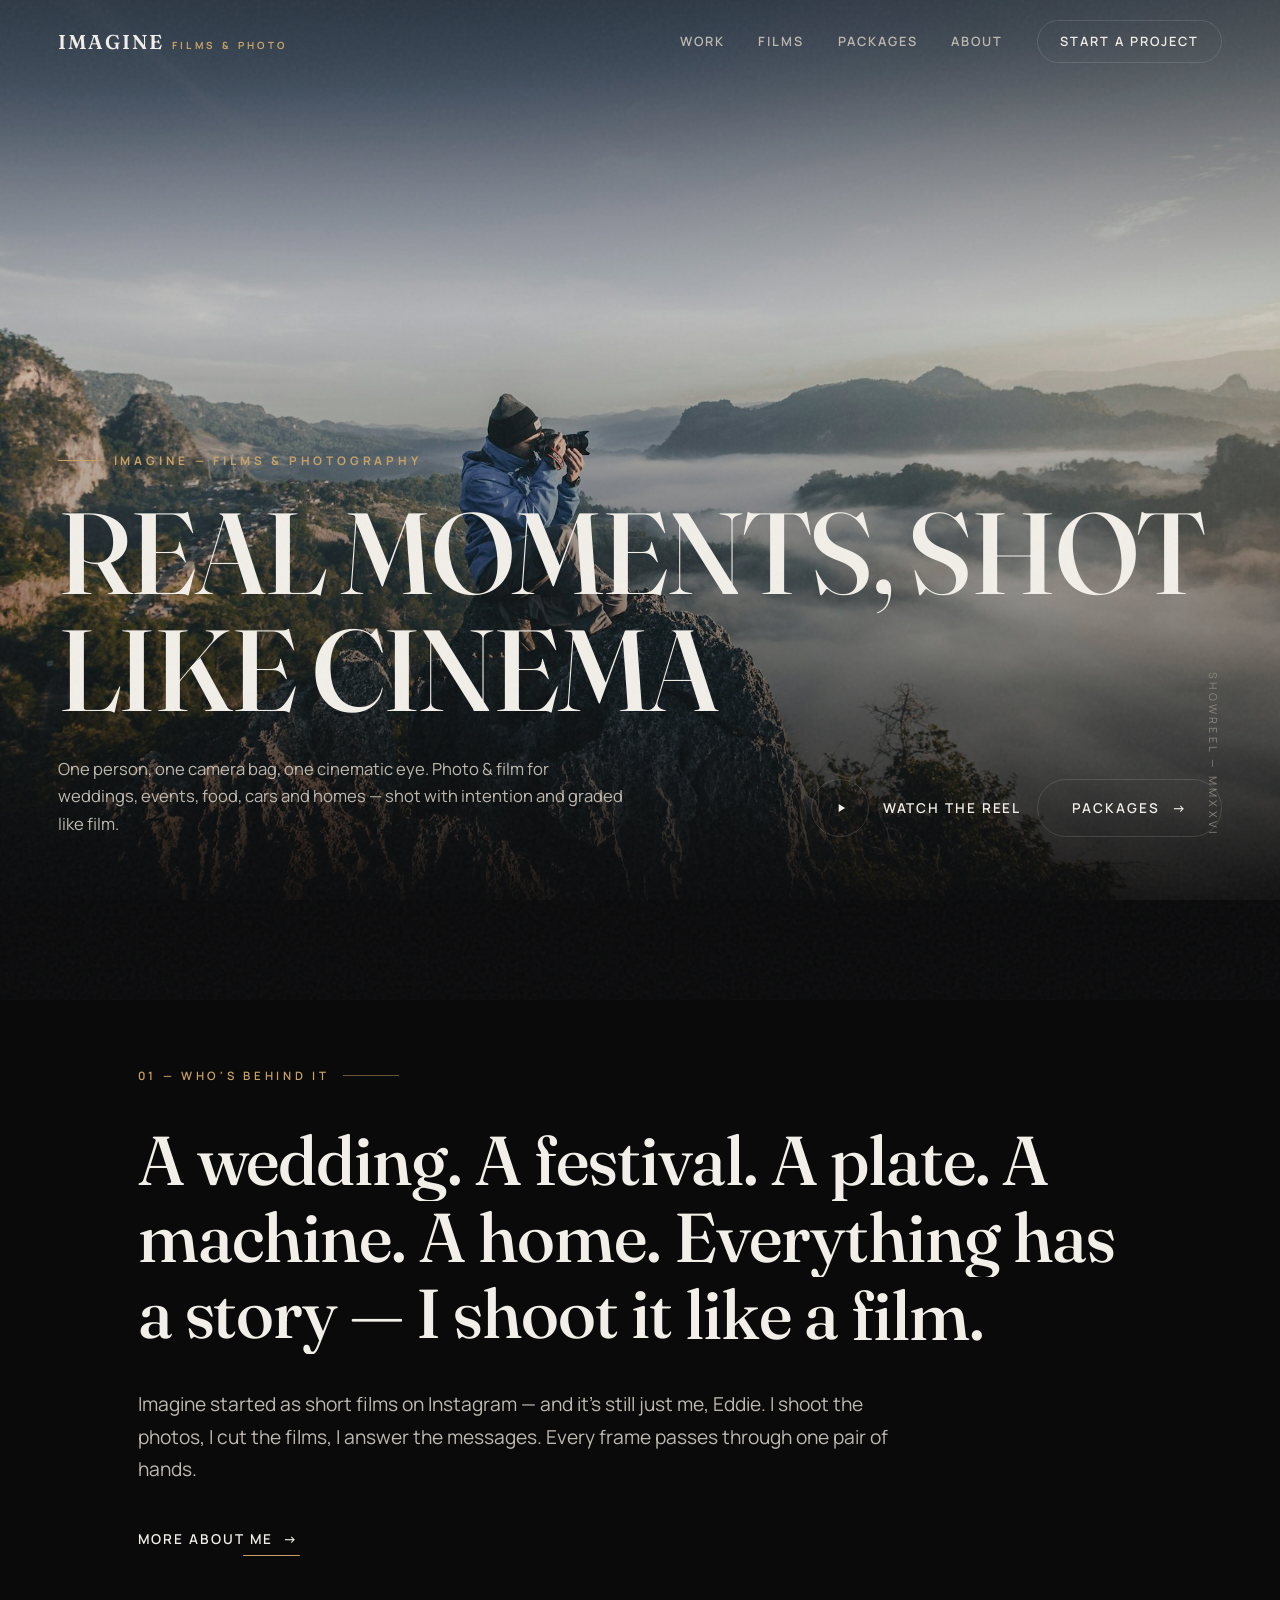
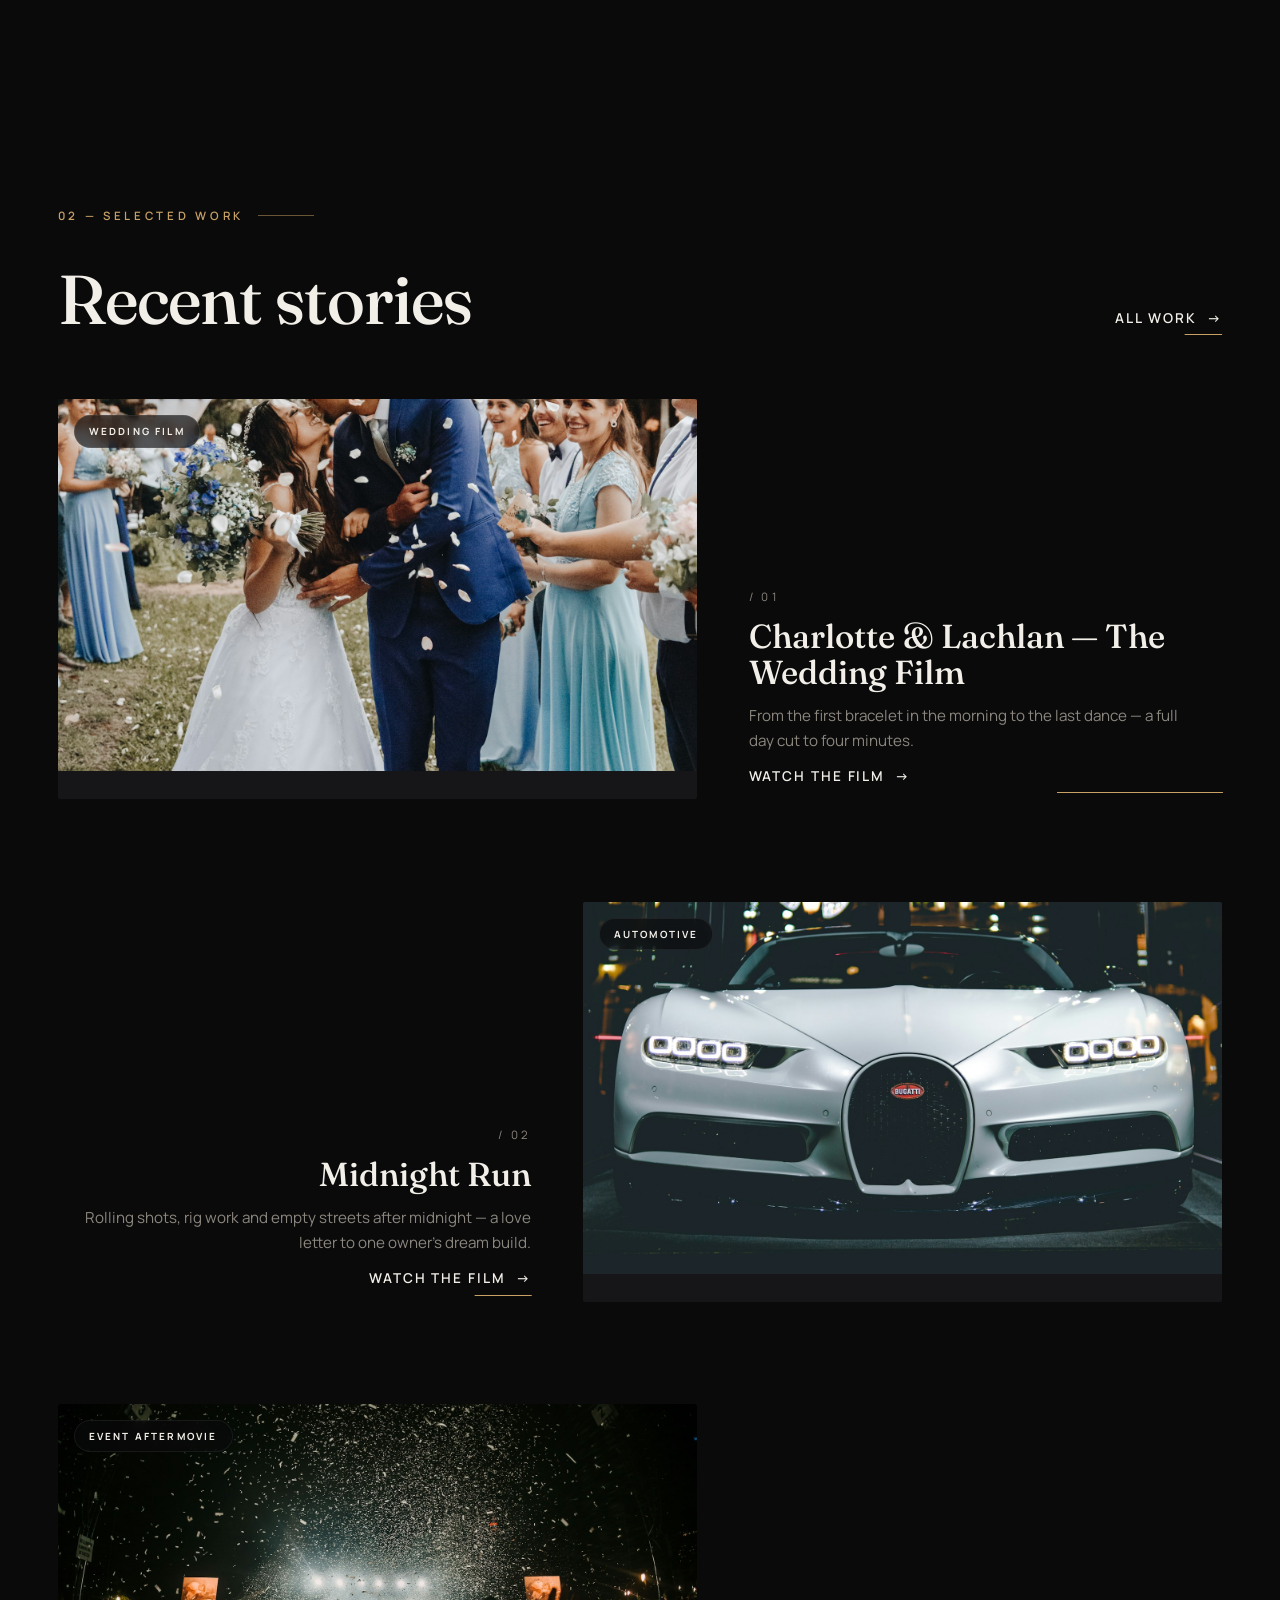
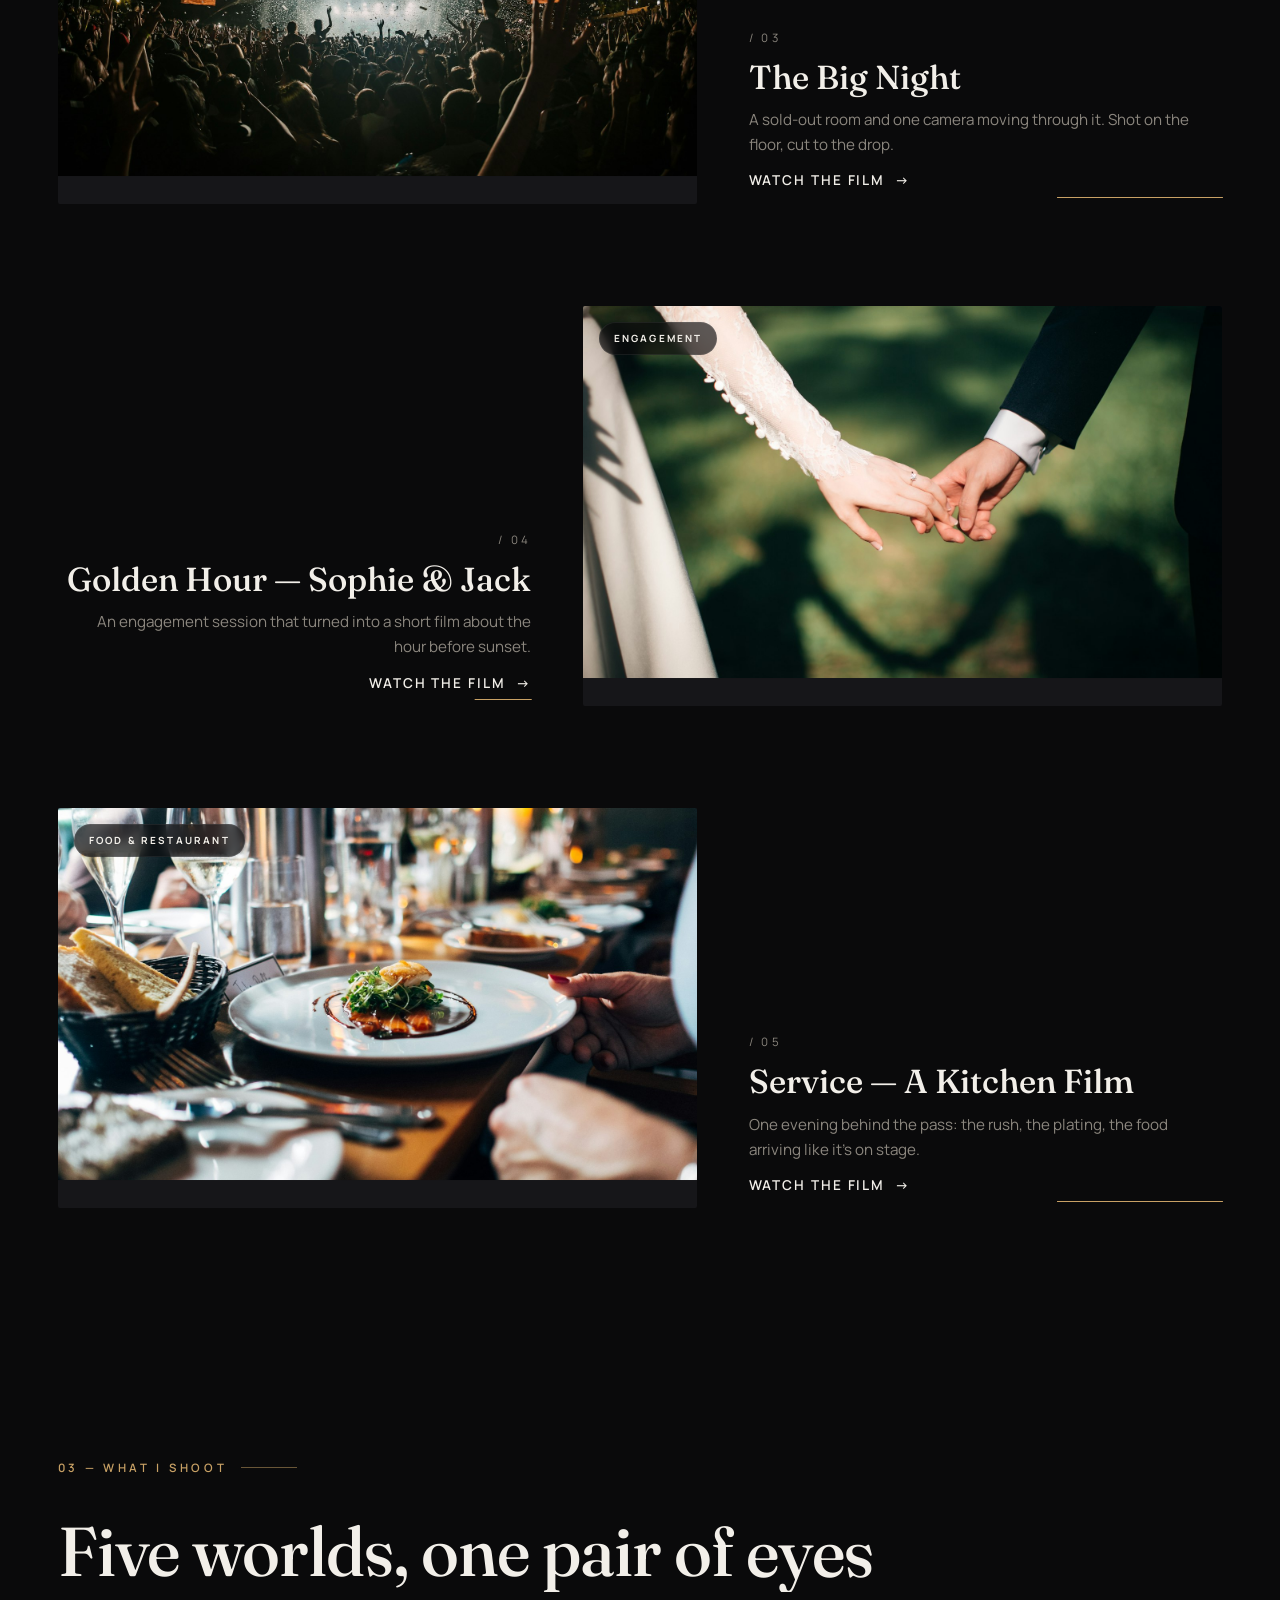
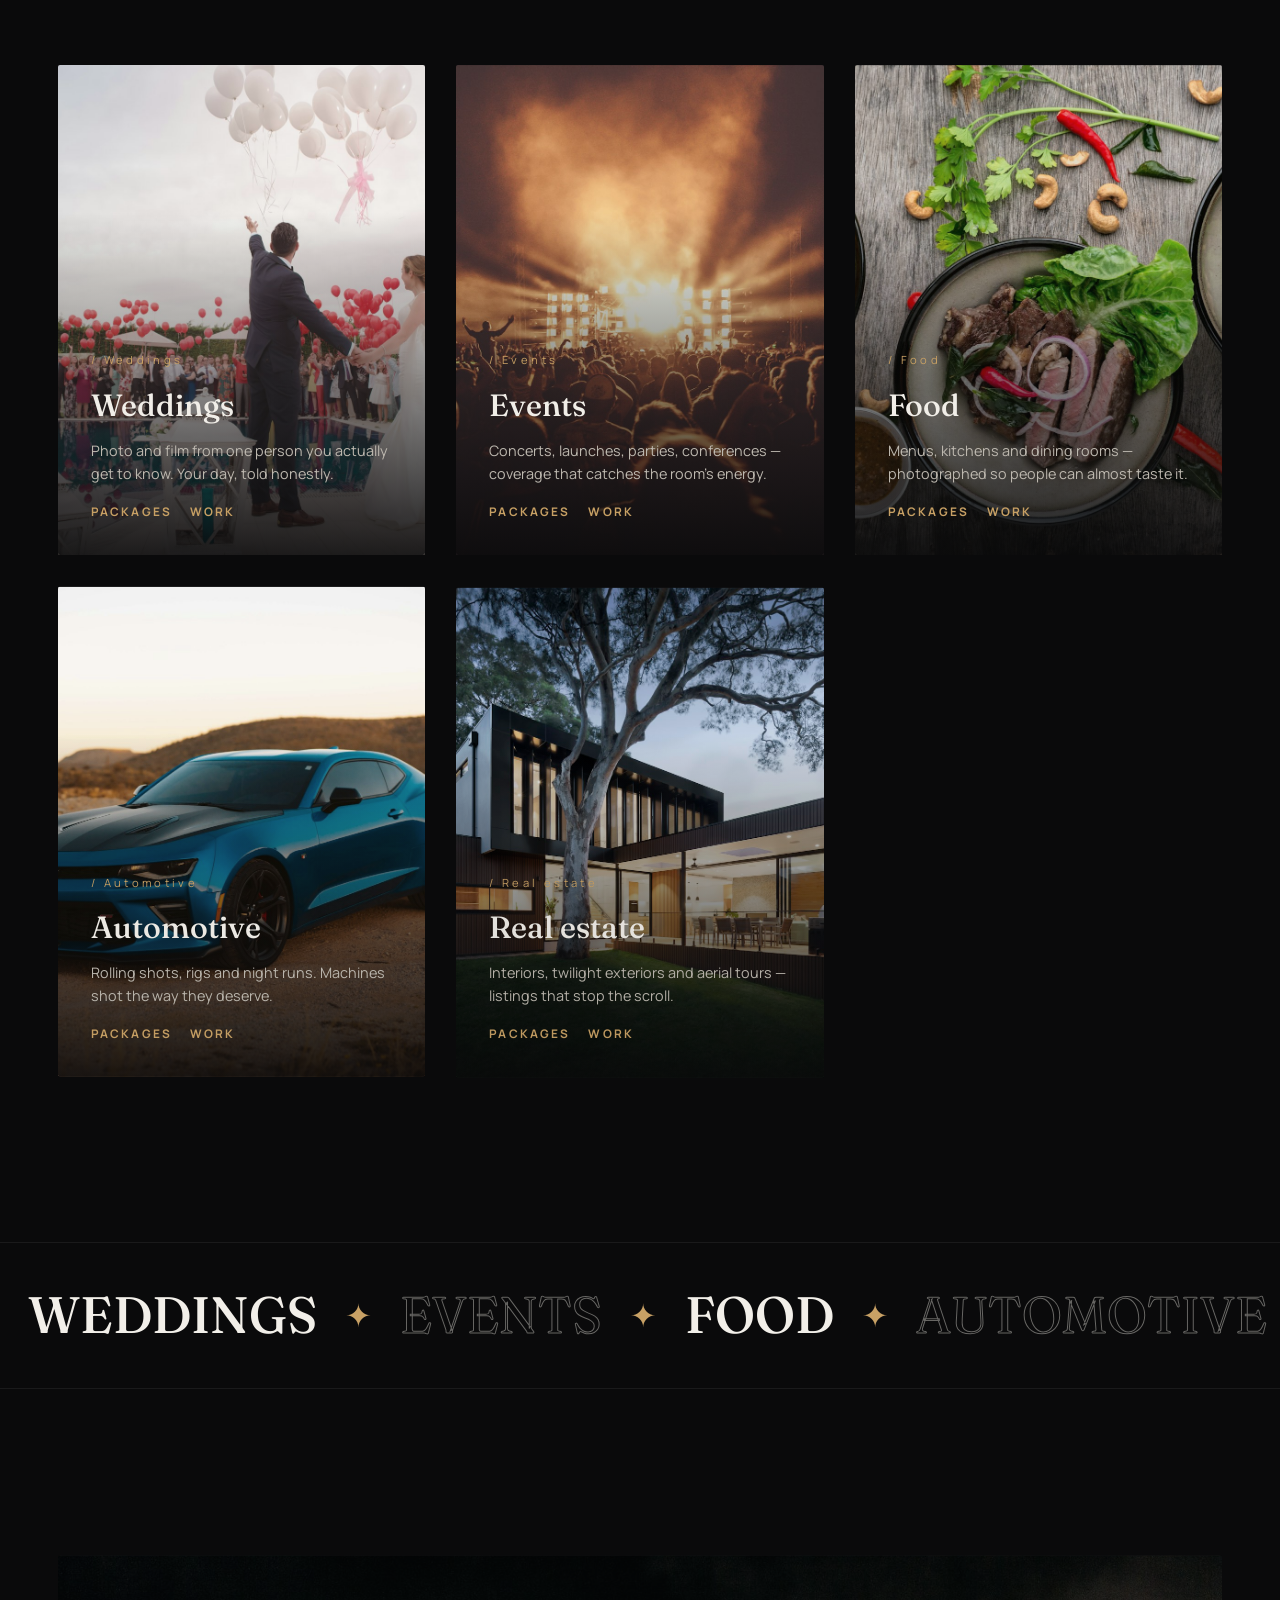
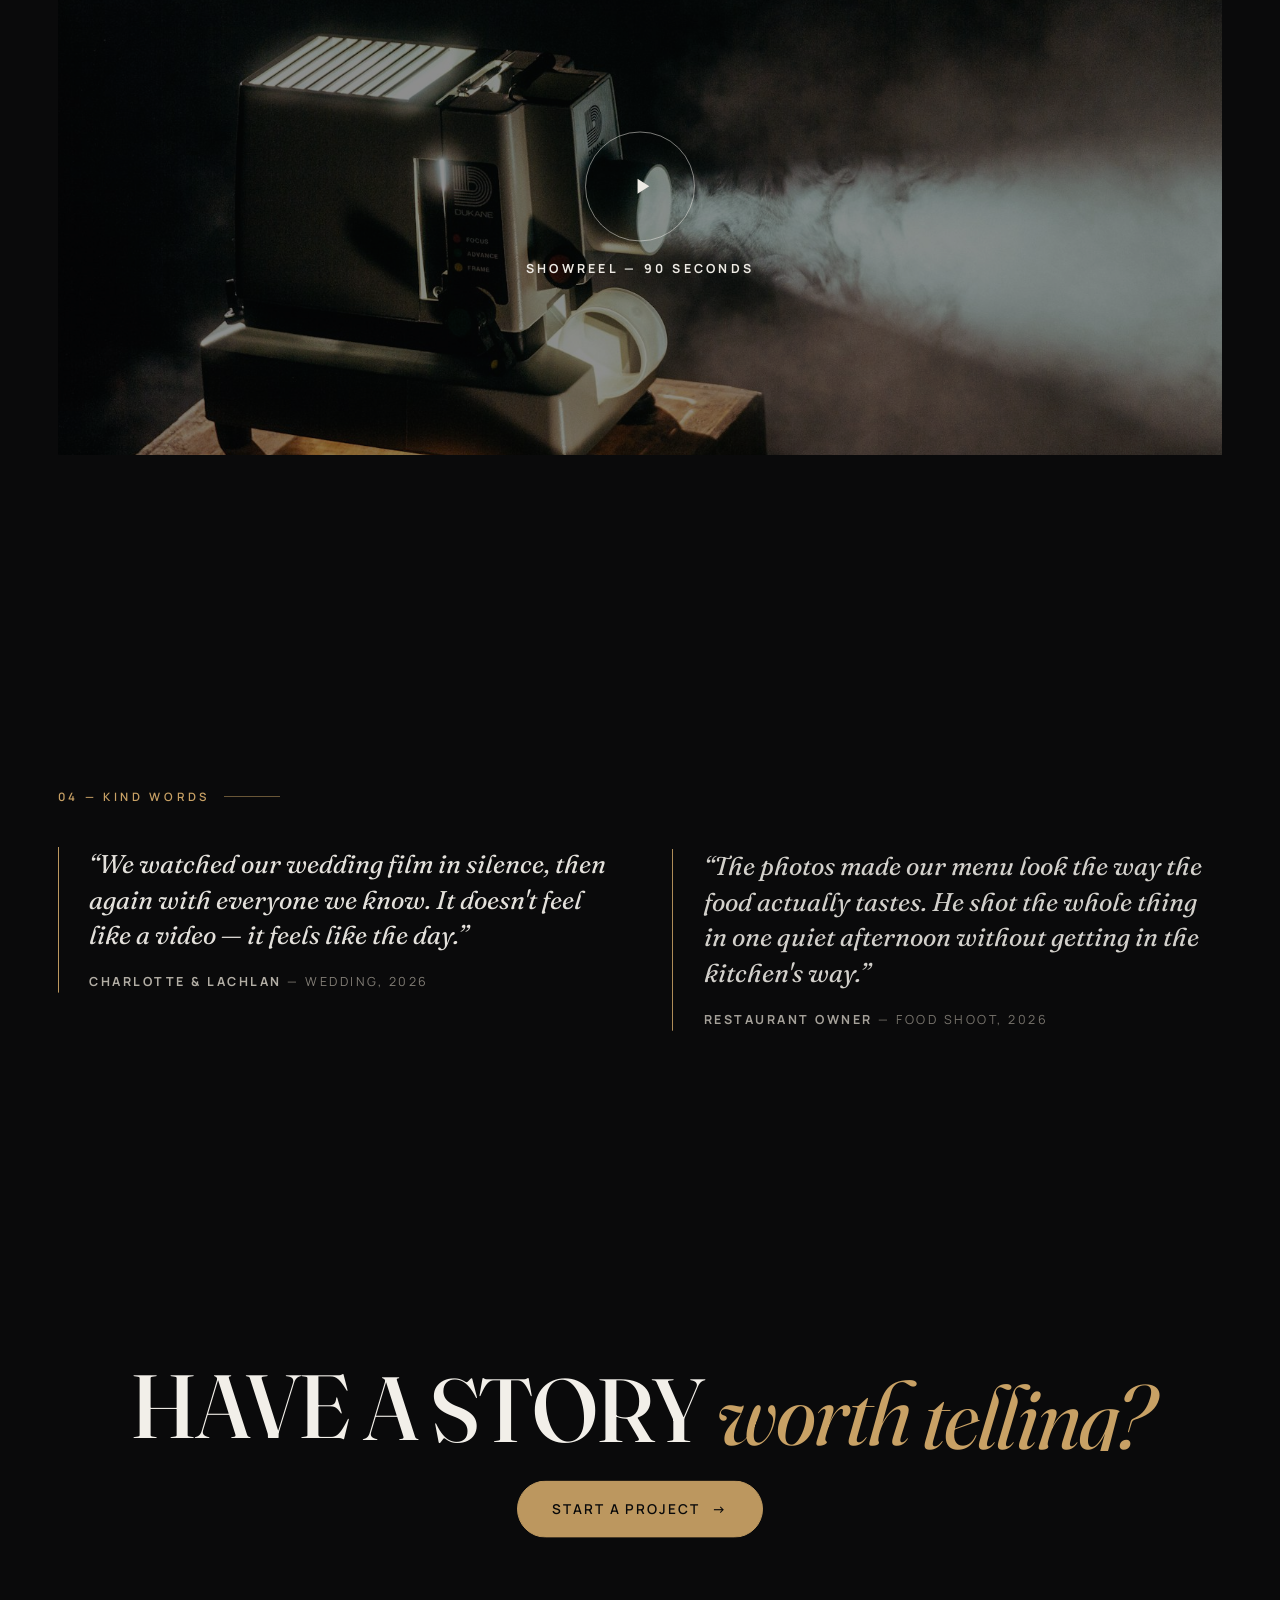
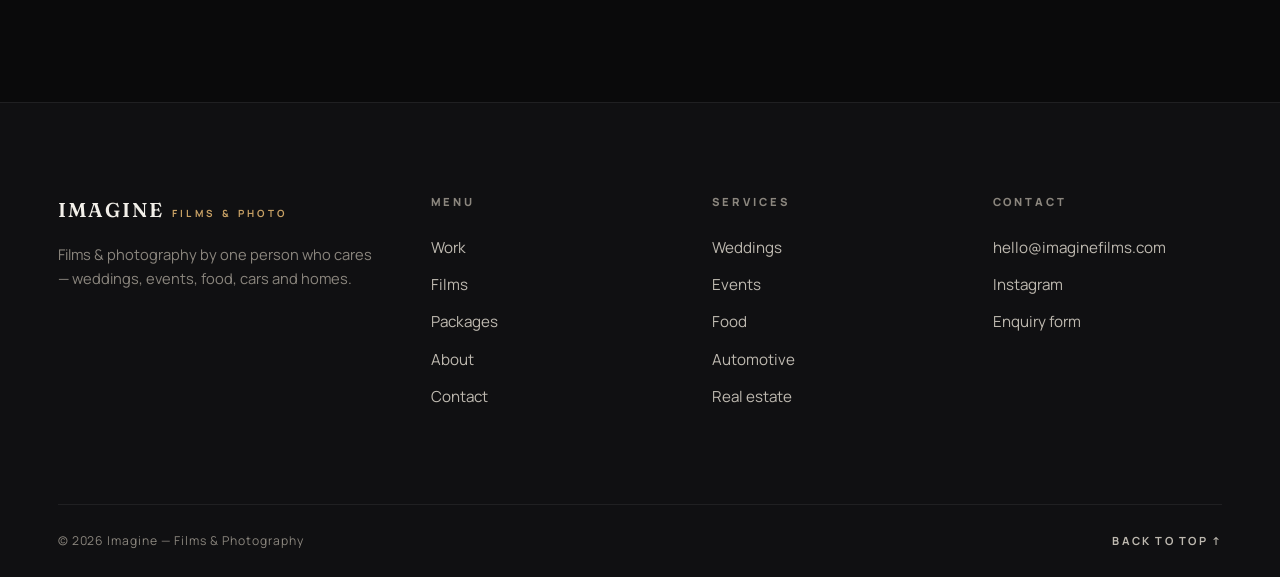
==== index.html @ 181c7258 "Honest one-person rework: solo voice, events + food, no prices - Rewrote every page in Eddie's first" ====
<!DOCTYPE html>
<html lang="en">
<head>
  <meta charset="utf-8">
  <meta name="viewport" content="width=device-width, initial-scale=1">
  <title>Imagine — Films &amp; Photography</title>
  <meta name="description" content="Imagine is one person shooting photo & film — weddings, events, food, cars and homes. Real moments, shot like cinema.">
  <meta property="og:title" content="Imagine — Films & Photography">
  <meta property="og:description" content="Films & photography by one person who cares — weddings, events, food, cars and homes.">
  <meta property="og:image" content="assets/img/hero-poster.jpg">
  <link rel="icon" href="assets/img/favicon.svg" type="image/svg+xml">
  <link rel="preconnect" href="https://fonts.googleapis.com">
  <link rel="preconnect" href="https://fonts.gstatic.com" crossorigin>
  <link href="https://fonts.googleapis.com/css2?family=Fraunces:ital,opsz,wght@0,9..144,400;0,9..144,500;0,9..144,600;1,9..144,400;1,9..144,500&family=Manrope:wght@400;500;600;700;800&display=swap" rel="stylesheet">
  <link rel="stylesheet" href="css/style.css">
  <script>document.documentElement.classList.add("js");</script>
</head>
<body>

  <div class="preloader" aria-hidden="true">
    <div class="preloader-word"><span>I</span><span>M</span><span>A</span><span>G</span><span>I</span><span>N</span><span>E</span></div>
  </div>

  <div class="grain" aria-hidden="true"></div>

  <header class="nav">
    <div class="nav-inner">
      <a href="index.html" class="logo"><b>Imagine</b><span>Films &amp; Photo</span></a>
      <nav class="nav-links" aria-label="Main">
        <a href="work.html">Work</a>
        <a href="films.html">Films</a>
        <a href="packages.html">Packages</a>
        <a href="about.html">About</a>
        <a href="contact.html" class="nav-cta">Start a project</a>
      </nav>
      <button class="burger" aria-label="Menu" aria-expanded="false"><span></span><span></span><span></span></button>
    </div>
  </header>

  <div class="mobile-menu">
    <a href="index.html" class="is-active">Home</a>
    <a href="work.html">Work</a>
    <a href="films.html">Films</a>
    <a href="packages.html">Packages</a>
    <a href="about.html">About</a>
    <a href="contact.html">Contact</a>
    <div class="mobile-meta"><span>@imagineshortfilms</span><span>Films &amp; Photography</span></div>
  </div>

  <main>

    <!-- HERO -->
    <section class="hero">
      <div class="hero-media" aria-hidden="true">
        <video autoplay muted loop playsinline preload="auto" poster="assets/img/hero-poster.jpg">
          <source src="assets/video/hero-loop.mp4" type="video/mp4">
        </video>
        <div class="hero-fallback"></div>
        <div class="hero-shade"></div>
      </div>
      <div class="hero-content">
        <p class="hero-kicker">Imagine — Films &amp; Photography</p>
        <h1 class="h-display hero-title" data-split>Real moments, shot like cinema</h1>
        <div class="hero-row">
          <p class="hero-sub" data-reveal>One person, one camera bag, one cinematic eye. Photo &amp; film for weddings, events, food, cars and homes — shot with intention and graded like film.</p>
          <div class="hero-actions" data-reveal data-delay="0.15">
            <button class="play-pill" data-lightbox-video="assets/video/showreel.mp4" data-title="Showreel — Imagine">
              <span class="ring"><svg viewBox="0 0 24 24" aria-hidden="true"><path d="M8 5v14l11-7z"/></svg></span>
              Watch the reel
            </button>
            <a href="packages.html" class="btn">Packages <span class="arr">→</span></a>
          </div>
        </div>
      </div>
      <span class="hero-meta">Showreel — MMXXVI</span>
      <span class="scroll-cue" aria-hidden="true"></span>
    </section>

    <!-- STATEMENT -->
    <section class="section-lg">
      <div class="container statement">
        <p class="label">01 — Who's behind it</p>
        <h2 class="h-xl" data-split>A wedding. A festival. A plate. A machine. A home. Everything has a story — I shoot it like a film.</h2>
        <p class="lead mt-1" data-reveal>Imagine started as short films on Instagram — and it's still just me, Eddie. I shoot the photos, I cut the films, I answer the messages. Every frame passes through one pair of hands.</p>
        <p class="mt-1" data-reveal><a class="link-line" href="about.html">More about me <span class="arr">→</span></a></p>
      </div>
    </section>

    <!-- SELECTED WORK -->
    <section class="section">
      <div class="container">
        <div class="head-row">
          <div>
            <p class="label">02 — Selected Work</p>
            <h2 class="h-xl" data-split>Recent stories</h2>
          </div>
          <a href="work.html" class="link-line" data-reveal>All work <span class="arr">→</span></a>
        </div>

        <div class="feature-list">
          <article class="feature" data-reveal>
            <a href="films.html" class="feature-media has-video" data-hover-video data-parallax>
              <img src="assets/img/wed-05.jpg" alt="Confetti falling over the newlyweds" loading="lazy">
              <video muted loop playsinline preload="none" src="assets/video/film-wed-01.mp4"></video>
              <span class="feature-tag">Wedding film</span>
            </a>
            <div class="feature-info">
              <span class="idx">/ 01</span>
              <h3>Charlotte &amp; Lachlan — The Wedding Film</h3>
              <p>From the first bracelet in the morning to the last dance — a full day cut to four minutes.</p>
              <a class="link-line" href="films.html">Watch the film <span class="arr">→</span></a>
            </div>
          </article>

          <article class="feature" data-reveal>
            <a href="films.html" class="feature-media has-video" data-hover-video data-parallax>
              <img src="assets/img/car-05.jpg" alt="Hypercar in a lit showcase at night" loading="lazy">
              <video muted loop playsinline preload="none" src="assets/video/film-car-01.mp4"></video>
              <span class="feature-tag">Automotive</span>
            </a>
            <div class="feature-info">
              <span class="idx">/ 02</span>
              <h3>Midnight Run</h3>
              <p>Rolling shots, rig work and empty streets after midnight — a love letter to one owner's dream build.</p>
              <a class="link-line" href="films.html">Watch the film <span class="arr">→</span></a>
            </div>
          </article>

          <article class="feature" data-reveal>
            <a href="films.html" class="feature-media has-video" data-hover-video data-parallax>
              <img src="assets/img/ev-04.jpg" alt="Confetti falling over a packed venue at night" loading="lazy">
              <video muted loop playsinline preload="none" src="assets/video/film-event-01.mp4"></video>
              <span class="feature-tag">Event aftermovie</span>
            </a>
            <div class="feature-info">
              <span class="idx">/ 03</span>
              <h3>The Big Night</h3>
              <p>A sold-out room and one camera moving through it. Shot on the floor, cut to the drop.</p>
              <a class="link-line" href="films.html">Watch the film <span class="arr">→</span></a>
            </div>
          </article>

          <article class="feature" data-reveal>
            <a href="films.html" class="feature-media has-video" data-hover-video data-parallax>
              <img src="assets/img/wed-08.jpg" alt="Couple hand in hand in warm golden light" loading="lazy">
              <video muted loop playsinline preload="none" src="assets/video/film-couple.mp4"></video>
              <span class="feature-tag">Engagement</span>
            </a>
            <div class="feature-info">
              <span class="idx">/ 04</span>
              <h3>Golden Hour — Sophie &amp; Jack</h3>
              <p>An engagement session that turned into a short film about the hour before sunset.</p>
              <a class="link-line" href="films.html">Watch the film <span class="arr">→</span></a>
            </div>
          </article>

          <article class="feature" data-reveal>
            <a href="films.html" class="feature-media has-video" data-hover-video data-parallax>
              <img src="assets/img/fd-01.jpg" alt="Fine-dining plate being served at a set table" loading="lazy">
              <video muted loop playsinline preload="none" src="assets/video/film-food-01.mp4"></video>
              <span class="feature-tag">Food &amp; restaurant</span>
            </a>
            <div class="feature-info">
              <span class="idx">/ 05</span>
              <h3>Service — A Kitchen Film</h3>
              <p>One evening behind the pass: the rush, the plating, the food arriving like it's on stage.</p>
              <a class="link-line" href="films.html">Watch the film <span class="arr">→</span></a>
            </div>
          </article>
        </div>
      </div>
    </section>

    <!-- SERVICES -->
    <section class="section-lg">
      <div class="container">
        <p class="label">03 — What I shoot</p>
        <h2 class="h-xl mb-2" data-split>Five worlds, one pair of eyes</h2>
        <div class="grid-3">
          <article class="service-card" data-reveal>
            <img src="assets/img/wed-02.jpg" alt="Couple celebrating at an outdoor wedding reception" loading="lazy">
            <div class="service-body">
              <span class="num">/ Weddings</span>
              <h3>Weddings</h3>
              <p>Photo and film from one person you actually get to know. Your day, told honestly.</p>
              <div class="service-links">
                <a href="packages.html#weddings">Packages</a>
                <a href="work.html">Work</a>
              </div>
            </div>
          </article>
          <article class="service-card" data-reveal data-delay="0.1">
            <img src="assets/img/ev-02.jpg" alt="Concert crowd in warm stage light" loading="lazy">
            <div class="service-body">
              <span class="num">/ Events</span>
              <h3>Events</h3>
              <p>Concerts, launches, parties, conferences — coverage that catches the room's energy.</p>
              <div class="service-links">
                <a href="packages.html#events">Packages</a>
                <a href="work.html">Work</a>
              </div>
            </div>
          </article>
          <article class="service-card" data-reveal data-delay="0.15">
            <img src="assets/img/fd-02.jpg" alt="Dishes spread across a dark table, shot from above" loading="lazy">
            <div class="service-body">
              <span class="num">/ Food</span>
              <h3>Food</h3>
              <p>Menus, kitchens and dining rooms — photographed so people can almost taste it.</p>
              <div class="service-links">
                <a href="packages.html#food">Packages</a>
                <a href="work.html">Work</a>
              </div>
            </div>
          </article>
          <article class="service-card" data-reveal data-delay="0.2">
            <img src="assets/img/car-03.jpg" alt="Blue sports car in dramatic light" loading="lazy">
            <div class="service-body">
              <span class="num">/ Automotive</span>
              <h3>Automotive</h3>
              <p>Rolling shots, rigs and night runs. Machines shot the way they deserve.</p>
              <div class="service-links">
                <a href="packages.html#automotive">Packages</a>
                <a href="work.html">Work</a>
              </div>
            </div>
          </article>
          <article class="service-card" data-reveal data-delay="0.3">
            <img src="assets/img/re-02.jpg" alt="Architectural house at dusk" loading="lazy">
            <div class="service-body">
              <span class="num">/ Real estate</span>
              <h3>Real estate</h3>
              <p>Interiors, twilight exteriors and aerial tours — listings that stop the scroll.</p>
              <div class="service-links">
                <a href="packages.html#realestate">Packages</a>
                <a href="work.html">Work</a>
              </div>
            </div>
          </article>
        </div>
      </div>
    </section>

    <!-- MARQUEE -->
    <div class="marquee" aria-hidden="true">
      <div class="marquee-track">
        <span><b>Weddings</b></span><i>✦</i><span>Events</span><i>✦</i><span><b>Food</b></span><i>✦</i><span>Automotive</span><i>✦</i><span><b>Real estate</b></span><i>✦</i>
        <span><b>Weddings</b></span><i>✦</i><span>Events</span><i>✦</i><span><b>Food</b></span><i>✦</i><span>Automotive</span><i>✦</i><span><b>Real estate</b></span><i>✦</i>
      </div>
    </div>

    <!-- SHOWREEL -->
    <section class="section-lg">
      <div class="container">
        <div class="reel-band" data-reveal data-lightbox-video="assets/video/showreel.mp4" data-title="Showreel — Imagine" role="button" tabindex="0" aria-label="Play showreel">
          <img src="assets/img/bts-01.jpg" alt="Film light on a production set" loading="lazy">
          <div class="reel-center">
            <span class="ring"><svg viewBox="0 0 24 24" aria-hidden="true"><path d="M8 5v14l11-7z"/></svg></span>
            <span class="reel-note">Showreel — 90 seconds</span>
          </div>
        </div>
      </div>
    </section>

    <!-- TESTIMONIALS -->
    <section class="section-lg">
      <div class="container">
        <p class="label">04 — Kind words</p>
        <div class="grid-2 mt-1">
          <div class="quote-card" data-reveal>
            <blockquote>“We watched our wedding film in silence, then again with everyone we know. It doesn't feel like a video — it feels like the day.”</blockquote>
            <cite><b>Charlotte &amp; Lachlan</b> — Wedding, 2026</cite>
          </div>
          <div class="quote-card" data-reveal data-delay="0.12">
            <blockquote>“The photos made our menu look the way the food actually tastes. He shot the whole thing in one quiet afternoon without getting in the kitchen's way.”</blockquote>
            <cite><b>Restaurant owner</b> — Food shoot, 2026</cite>
          </div>
        </div>
      </div>
    </section>

    <!-- CTA -->
    <section class="cta-band container">
      <h2 class="h-display" data-split>Have a story <em>worth telling?</em></h2>
      <a href="contact.html" class="btn btn-solid" data-reveal>Start a project <span class="arr">→</span></a>
    </section>
  </main>

  <!-- FOOTER -->
  <footer class="footer">
    <div class="container">
      <div class="footer-main">
        <div class="footer-brand">
          <a href="index.html" class="logo"><b>Imagine</b><span>Films &amp; Photo</span></a>
          <p>Films &amp; photography by one person who cares — weddings, events, food, cars and homes.</p>
        </div>
        <div class="footer-col">
          <h5>Menu</h5>
          <a href="work.html">Work</a>
          <a href="films.html">Films</a>
          <a href="packages.html">Packages</a>
          <a href="about.html">About</a>
          <a href="contact.html">Contact</a>
        </div>
        <div class="footer-col">
          <h5>Services</h5>
          <a href="packages.html#weddings">Weddings</a>
          <a href="packages.html#events">Events</a>
          <a href="packages.html#food">Food</a>
          <a href="packages.html#automotive">Automotive</a>
          <a href="packages.html#realestate">Real estate</a>
        </div>
        <div class="footer-col">
          <h5>Contact</h5>
          <a href="mailto:hello@imaginefilms.com">hello@imaginefilms.com</a>
          <a href="https://instagram.com/imagineshortfilms" target="_blank" rel="noopener">Instagram</a>
          <a href="contact.html">Enquiry form</a>
        </div>
      </div>
      <div class="footer-bottom">
        <span>© <span data-year>2026</span> Imagine — Films &amp; Photography</span>
        <button class="up" data-scroll-top>Back to top ↑</button>
      </div>
    </div>
  </footer>

  <!-- LIGHTBOX -->
  <div class="lightbox" aria-hidden="true">
    <button class="lb-btn lb-close" aria-label="Close">✕</button>
    <button class="lb-btn lb-prev" aria-label="Previous">←</button>
    <button class="lb-btn lb-next" aria-label="Next">→</button>
    <div class="lightbox-stage">
      <div class="lb-media"></div>
      <div class="lightbox-cap"><span class="lb-title"></span><span class="lb-count"></span></div>
    </div>
  </div>

  <script src="js/vendor/gsap.min.js"></script>
  <script src="js/vendor/ScrollTrigger.min.js"></script>
  <script src="js/vendor/lenis.min.js"></script>
  <script src="js/vendor/split-type.min.js"></script>
  <script src="js/main.js"></script>
</body>
</html>
---- css/style.css ----
/* ============================================================
   IMAGINE STUDIO — Films & Photography
   Dark cinematic design system
   ============================================================ */

:root {
  --bg0: #0a0a0b;
  --bg1: #101012;
  --bg2: #161619;
  --ink: #f2efe9;
  --ink-dim: #beb9b0;
  --muted: #8b867e;
  --gold: #c8a165;
  --gold-bright: #e2c08a;
  --line: rgba(242, 239, 233, 0.14);
  --line-soft: rgba(242, 239, 233, 0.07);
  --font-display: "Fraunces", Georgia, "Times New Roman", serif;
  --font-body: "Manrope", "Segoe UI", system-ui, -apple-system, sans-serif;
  --pad: clamp(20px, 4.5vw, 72px);
  --section: clamp(90px, 13vw, 190px);
  --radius: 2px;
  --ease: cubic-bezier(0.22, 1, 0.36, 1);
}

/* ---------- reset ---------- */
*, *::before, *::after { box-sizing: border-box; margin: 0; padding: 0; }
/* No CSS scroll-behavior:smooth here — it fights Lenis (double animation) */
html.lenis { height: auto; }
.lenis.lenis-smooth { scroll-behavior: auto !important; }
.lenis.lenis-stopped { overflow: hidden; }
body {
  background: var(--bg0);
  color: var(--ink);
  font-family: var(--font-body);
  font-size: 16px;
  line-height: 1.65;
  -webkit-font-smoothing: antialiased;
  overflow-x: hidden;
}
img, video { max-width: 100%; display: block; }
a { color: inherit; text-decoration: none; }
button { font: inherit; color: inherit; background: none; border: 0; cursor: pointer; }
ul, ol { list-style: none; }
::selection { background: var(--gold); color: var(--bg0); }
::-webkit-scrollbar { width: 10px; }
::-webkit-scrollbar-track { background: var(--bg0); }
::-webkit-scrollbar-thumb { background: #2c2c30; border-radius: 5px; }
::-webkit-scrollbar-thumb:hover { background: #3a3a40; }

/* ---------- film grain + vignette ---------- */
.grain {
  position: fixed; inset: -100px; z-index: 2000; pointer-events: none;
  background-image: url("data:image/svg+xml,%3Csvg viewBox='0 0 300 300' xmlns='http://www.w3.org/2000/svg'%3E%3Cfilter id='n'%3E%3CfeTurbulence type='fractalNoise' baseFrequency='0.85' numOctaves='2' stitchTiles='stitch'/%3E%3C/filter%3E%3Crect width='100%25' height='100%25' filter='url(%23n)'/%3E%3C/svg%3E");
  opacity: 0.045;
  animation: grain-shift 0.9s steps(4) infinite;
}
@keyframes grain-shift {
  0% { transform: translate(0, 0); }
  25% { transform: translate(-30px, 20px); }
  50% { transform: translate(25px, -35px); }
  75% { transform: translate(-20px, -15px); }
  100% { transform: translate(0, 0); }
}

/* ---------- typography ---------- */
.h-display {
  font-family: var(--font-display);
  font-weight: 500;
  font-size: clamp(2.9rem, 9vw, 9rem);
  line-height: 0.96;
  letter-spacing: -0.02em;
  text-transform: uppercase;
}
.h-xl {
  font-family: var(--font-display);
  font-weight: 500;
  font-size: clamp(2.2rem, 5.4vw, 4.8rem);
  line-height: 1.05;
  letter-spacing: -0.015em;
}
.h-lg {
  font-family: var(--font-display);
  font-weight: 500;
  font-size: clamp(1.7rem, 3.4vw, 2.9rem);
  line-height: 1.12;
}
.h-md { font-family: var(--font-display); font-weight: 500; font-size: clamp(1.25rem, 2vw, 1.6rem); line-height: 1.2; }
.serif-i { font-family: var(--font-display); font-style: italic; font-weight: 400; }
.gold { color: var(--gold); }
.dim { color: var(--ink-dim); }
.lead { font-size: clamp(1.05rem, 1.5vw, 1.3rem); line-height: 1.7; color: var(--ink-dim); max-width: 40em; }
p { color: var(--ink-dim); }

.label {
  display: flex; align-items: center; gap: 14px;
  font-size: 0.72rem; font-weight: 600; letter-spacing: 0.32em;
  text-transform: uppercase; color: var(--gold);
  margin-bottom: clamp(20px, 3vw, 40px);
}
.label::after { content: ""; height: 1px; width: 56px; background: var(--gold); opacity: 0.5; }

/* ---------- layout ---------- */
.container { width: 100%; max-width: 1500px; margin: 0 auto; padding-inline: var(--pad); }
.section { padding-block: calc(var(--section) / 2); }
.section-lg { padding-block: var(--section); }
.grid-2 { display: grid; grid-template-columns: 1fr 1fr; gap: clamp(28px, 5vw, 90px); align-items: start; }
.grid-3 { display: grid; grid-template-columns: repeat(3, 1fr); gap: clamp(18px, 2.4vw, 36px); }
.grid-4 { display: grid; grid-template-columns: repeat(4, 1fr); gap: clamp(14px, 1.8vw, 26px); }
@media (max-width: 900px) { .grid-2, .grid-3 { grid-template-columns: 1fr; } }
@media (max-width: 1100px) { .grid-4 { grid-template-columns: repeat(2, 1fr); } }
@media (max-width: 580px) { .grid-4 { grid-template-columns: 1fr; } }
.hr { border: 0; border-top: 1px solid var(--line-soft); }

/* ---------- reveal states (only when JS is on) ---------- */
.js [data-reveal] { opacity: 0; transform: translateY(28px); }
.js [data-split] { visibility: hidden; }
.js [data-split].is-split { visibility: visible; }
[data-split] .line { display: block; overflow: hidden; padding-block: 0.06em; margin-block: -0.06em; }
[data-split] .word { display: inline-block; }
html.no-motion [data-reveal] { opacity: 1 !important; transform: none !important; }
html.no-motion [data-split] { visibility: visible !important; }

/* ---------- buttons & links ---------- */
.btn {
  position: relative; display: inline-flex; align-items: center; gap: 12px;
  padding: 16px 34px; border: 1px solid var(--line);
  border-radius: 999px; font-weight: 600; font-size: 0.85rem;
  letter-spacing: 0.14em; text-transform: uppercase; color: var(--ink);
  transition: border-color 0.4s var(--ease), color 0.4s var(--ease), background 0.4s var(--ease), transform 0.4s var(--ease);
}
.btn:hover { border-color: var(--gold); color: var(--gold-bright); transform: translateY(-2px); }
.btn .arr { transition: transform 0.4s var(--ease); }
.btn:hover .arr { transform: translateX(5px); }
.btn-solid { background: var(--gold); border-color: var(--gold); color: var(--bg0); }
.btn-solid:hover { background: var(--gold-bright); border-color: var(--gold-bright); color: var(--bg0); }
.link-line {
  display: inline-flex; align-items: center; gap: 10px;
  font-weight: 600; font-size: 0.85rem; letter-spacing: 0.14em; text-transform: uppercase;
  padding-bottom: 6px; position: relative; color: var(--ink);
}
.link-line::after {
  content: ""; position: absolute; left: 0; bottom: 0; height: 1px; width: 100%;
  background: var(--gold); transform-origin: right; transform: scaleX(0.35);
  transition: transform 0.5s var(--ease);
}
.link-line:hover::after { transform-origin: left; transform: scaleX(1); }
.link-line:hover { color: var(--gold-bright); }

/* ---------- preloader ---------- */
.preloader {
  position: fixed; inset: 0; z-index: 5000; background: var(--bg0);
  display: flex; align-items: center; justify-content: center;
  transition: transform 0.9s var(--ease);
}
.preloader.is-done { transform: translateY(-101%); pointer-events: none; }
.preloader-word {
  font-family: var(--font-display); text-transform: uppercase;
  font-size: clamp(2rem, 7vw, 5rem); letter-spacing: 0.08em; display: flex; overflow: hidden;
}
.preloader-word span { display: inline-block; transform: translateY(115%); animation: pre-up 0.7s var(--ease) forwards; }
.preloader-word span:nth-child(2) { animation-delay: 0.05s; }
.preloader-word span:nth-child(3) { animation-delay: 0.1s; }
.preloader-word span:nth-child(4) { animation-delay: 0.15s; }
.preloader-word span:nth-child(5) { animation-delay: 0.2s; }
.preloader-word span:nth-child(6) { animation-delay: 0.25s; }
.preloader-word span:nth-child(7) { animation-delay: 0.3s; }
@keyframes pre-up { to { transform: translateY(0); } }
html.no-motion .preloader { display: none; }

/* ---------- navigation ---------- */
.nav {
  position: fixed; top: 0; left: 0; right: 0; z-index: 900;
  transition: background 0.4s ease, backdrop-filter 0.4s ease, border-color 0.4s ease;
  border-bottom: 1px solid transparent;
}
.nav.is-scrolled { background: rgba(10, 10, 11, 0.82); backdrop-filter: blur(14px); border-color: var(--line-soft); }
.nav-inner {
  display: flex; align-items: center; justify-content: space-between;
  padding: 20px var(--pad); max-width: 1500px; margin: 0 auto;
}
.logo { display: flex; align-items: baseline; gap: 8px; font-family: var(--font-display); font-size: 1.25rem; letter-spacing: 0.1em; text-transform: uppercase; z-index: 1002; position: relative; }
.logo b { font-weight: 600; }
.logo span { font-size: 0.62rem; font-family: var(--font-body); font-weight: 700; letter-spacing: 0.34em; color: var(--gold); }
.nav-links { display: flex; gap: clamp(18px, 2.6vw, 42px); align-items: center; }
.nav-links a {
  font-size: 0.8rem; font-weight: 600; letter-spacing: 0.16em; text-transform: uppercase;
  color: var(--ink-dim); transition: color 0.3s ease; position: relative; padding: 6px 0;
}
.nav-links a:hover, .nav-links a.is-active { color: var(--ink); }
.nav-links a.is-active::after {
  content: ""; position: absolute; left: 0; right: 0; bottom: -2px; height: 1px; background: var(--gold);
}
.nav-cta { border: 1px solid var(--line); border-radius: 999px; padding: 10px 22px !important; color: var(--ink) !important; transition: border-color 0.3s ease, color 0.3s ease !important; }
.nav-cta:hover { border-color: var(--gold); color: var(--gold-bright) !important; }
.nav-cta::after { display: none !important; }

.burger { display: none; z-index: 1002; position: relative; width: 44px; height: 44px; }
.burger span {
  position: absolute; left: 10px; right: 10px; height: 2px; background: var(--ink);
  transition: transform 0.4s var(--ease), opacity 0.3s ease, top 0.4s var(--ease);
}
.burger span:nth-child(1) { top: 16px; }
.burger span:nth-child(2) { top: 22px; }
.burger span:nth-child(3) { top: 28px; }
.burger.is-open span:nth-child(1) { top: 22px; transform: rotate(45deg); }
.burger.is-open span:nth-child(2) { opacity: 0; }
.burger.is-open span:nth-child(3) { top: 22px; transform: rotate(-45deg); }

.mobile-menu {
  position: fixed; inset: 0; z-index: 1000; background: var(--bg0);
  display: flex; flex-direction: column; justify-content: center; padding: var(--pad);
  clip-path: inset(0 0 100% 0); transition: clip-path 0.7s var(--ease);
}
.mobile-menu.is-open { clip-path: inset(0 0 0% 0); }
.mobile-menu a {
  font-family: var(--font-display); font-size: clamp(2.2rem, 9vw, 4rem);
  text-transform: uppercase; line-height: 1.25; color: var(--ink-dim);
  transition: color 0.3s ease, padding-left 0.4s var(--ease);
  border-bottom: 1px solid var(--line-soft); padding-block: 10px;
}
.mobile-menu a:hover, .mobile-menu a.is-active { color: var(--ink); padding-left: 12px; }
.mobile-menu .mobile-meta { margin-top: 34px; display: flex; gap: 24px; color: var(--muted); font-size: 0.8rem; letter-spacing: 0.14em; text-transform: uppercase; }
@media (max-width: 1000px) {
  .nav-links { display: none; }
  .burger { display: block; }
}

/* ---------- hero ---------- */
.hero { position: relative; min-height: 100svh; display: flex; align-items: flex-end; overflow: hidden; }
.hero-media { position: absolute; inset: 0; }
.hero-media video, .hero-media .hero-fallback {
  position: absolute; inset: 0; width: 100%; height: 100%; object-fit: cover;
}
.hero-fallback { background: url("../assets/img/hero-poster.jpg") center/cover no-repeat; display: none; }
.hero.no-video .hero-fallback { display: block; animation: kenburns 22s ease-in-out infinite alternate; }
.hero.no-video video { display: none; }
@keyframes kenburns { from { transform: scale(1); } to { transform: scale(1.12); } }
.hero-shade {
  position: absolute; inset: 0;
  background:
    linear-gradient(180deg, rgba(10,10,11,0.55) 0%, rgba(10,10,11,0.15) 35%, rgba(10,10,11,0.42) 70%, rgba(10,10,11,0.94) 100%);
}
.hero-content { position: relative; z-index: 5; width: 100%; padding: 0 var(--pad) clamp(48px, 7vh, 90px); max-width: 1500px; margin: 0 auto; }
.hero-kicker { display: flex; align-items: center; gap: 14px; font-size: 0.74rem; font-weight: 700; letter-spacing: 0.32em; text-transform: uppercase; color: var(--gold); margin-bottom: 26px; }
.hero-kicker::before { content: ""; width: 42px; height: 1px; background: var(--gold); }
.hero-title { margin-bottom: 30px; }
.hero-row { display: flex; align-items: flex-end; justify-content: space-between; gap: 40px; flex-wrap: wrap; }
.hero-sub { max-width: 34em; color: var(--ink-dim); font-size: clamp(0.98rem, 1.3vw, 1.15rem); }
.hero-actions { display: flex; gap: 16px; flex-wrap: wrap; }
.hero-meta {
  position: absolute; right: var(--pad); bottom: clamp(48px, 7vh, 90px);
  writing-mode: vertical-rl; font-size: 0.68rem; letter-spacing: 0.3em;
  text-transform: uppercase; color: var(--muted);
}
@media (max-width: 1100px) { .hero-meta { display: none; } }
.scroll-cue {
  position: absolute; left: 50%; bottom: 18px; transform: translateX(-50%);
  width: 1px; height: 52px; overflow: hidden; z-index: 6; opacity: 0.7;
}
.scroll-cue::after {
  content: ""; position: absolute; top: -100%; left: 0; width: 100%; height: 100%;
  background: linear-gradient(180deg, transparent, var(--ink));
  animation: cue 2s ease-in-out infinite;
}
@keyframes cue { 0% { top: -100%; } 60%, 100% { top: 100%; } }

.play-pill {
  display: inline-flex; align-items: center; gap: 14px;
  font-size: 0.85rem; font-weight: 600; letter-spacing: 0.14em; text-transform: uppercase;
}
.play-pill .ring {
  width: 58px; height: 58px; border: 1px solid var(--line); border-radius: 50%;
  display: grid; place-items: center; transition: border-color 0.4s ease, transform 0.4s var(--ease);
}
.play-pill:hover .ring { border-color: var(--gold); transform: scale(1.08); }
.play-pill .ring svg { width: 14px; height: 14px; fill: var(--ink); margin-left: 2px; }

/* ---------- statement / intro ---------- */
.statement { max-width: 1120px; }
.statement .h-xl em { color: var(--gold); font-style: italic; font-weight: 400; }

/* ---------- featured work cards (home) ---------- */
.feature-list { display: flex; flex-direction: column; gap: clamp(60px, 8vw, 120px); }
.feature {
  display: grid; grid-template-columns: 1.35fr 1fr; gap: clamp(24px, 4vw, 70px); align-items: end;
}
.feature:nth-child(even) { grid-template-columns: 1fr 1.35fr; }
.feature:nth-child(even) .feature-media { order: 2; }
.feature:nth-child(even) .feature-info { order: 1; text-align: right; align-items: flex-end; }
@media (max-width: 900px) {
  .feature, .feature:nth-child(even) { grid-template-columns: 1fr; }
  .feature:nth-child(even) .feature-media { order: 0; }
  .feature:nth-child(even) .feature-info { order: 1; text-align: left; align-items: flex-start; }
}
.feature-media {
  position: relative; overflow: hidden; border-radius: var(--radius); aspect-ratio: 16 / 10; background: var(--bg2);
}
.feature-media img, .feature-media video {
  width: 100%; height: 100%; object-fit: cover;
  transition: transform 1.1s var(--ease), opacity 0.6s ease;
}
.feature-media video { position: absolute; inset: 0; opacity: 0; }
.feature:hover .feature-media img { transform: scale(1.05); }
.feature-media.has-video:hover video { opacity: 1; }
.feature-tag {
  position: absolute; top: 16px; left: 16px; z-index: 3;
  font-size: 0.62rem; font-weight: 700; letter-spacing: 0.22em; text-transform: uppercase;
  background: rgba(10, 10, 11, 0.65); backdrop-filter: blur(6px);
  border: 1px solid var(--line-soft); border-radius: 999px; padding: 7px 14px; color: var(--ink);
}
.feature-info { display: flex; flex-direction: column; gap: 12px; padding-bottom: 6px; }
.feature-info .idx { font-size: 0.72rem; letter-spacing: 0.3em; color: var(--muted); }
.feature-info h3 { font-family: var(--font-display); font-weight: 500; font-size: clamp(1.5rem, 2.6vw, 2.3rem); line-height: 1.1; }
.feature-info p { color: var(--muted); font-size: 0.95rem; max-width: 30em; }

/* ---------- services panels (home) ---------- */
.service-card {
  position: relative; overflow: hidden; border-radius: var(--radius);
  aspect-ratio: 3 / 4; display: flex; align-items: flex-end; background: var(--bg2);
}
.service-card img { position: absolute; inset: 0; width: 100%; height: 100%; object-fit: cover; transition: transform 1.2s var(--ease), filter 0.6s ease; filter: saturate(0.85); }
.service-card:hover img { transform: scale(1.06); filter: saturate(1); }
.service-card::after {
  content: ""; position: absolute; inset: 0;
  background: linear-gradient(180deg, rgba(10,10,11,0) 30%, rgba(10,10,11,0.9) 100%);
}
.service-body { position: relative; z-index: 3; padding: clamp(20px, 2.6vw, 36px); width: 100%; }
.service-body .num { font-size: 0.7rem; letter-spacing: 0.3em; color: var(--gold); display: block; margin-bottom: 10px; }
.service-body h3 { font-family: var(--font-display); font-size: clamp(1.5rem, 2.4vw, 2.1rem); font-weight: 500; margin-bottom: 8px; }
.service-body p { font-size: 0.9rem; color: var(--ink-dim); margin-bottom: 16px; max-width: 26em; }
.service-links { display: flex; gap: 18px; flex-wrap: wrap; }
.service-links a { font-size: 0.74rem; font-weight: 700; letter-spacing: 0.18em; text-transform: uppercase; color: var(--gold); }
.service-links a:hover { color: var(--gold-bright); }

/* ---------- marquee ---------- */
.marquee { overflow: hidden; border-block: 1px solid var(--line-soft); padding-block: clamp(18px, 2.4vw, 30px); white-space: nowrap; }
.marquee-track { display: inline-flex; gap: 0; animation: marquee 28s linear infinite; will-change: transform; }
.marquee:hover .marquee-track { animation-play-state: paused; }
.marquee-track span {
  font-family: var(--font-display); font-size: clamp(1.6rem, 4vw, 3.4rem); text-transform: uppercase;
  color: transparent; -webkit-text-stroke: 1px rgba(242, 239, 233, 0.4); padding-inline: 28px;
}
.marquee-track span b { color: var(--ink); -webkit-text-stroke: 0; font-weight: 500; }
.marquee-track i { font-style: normal; color: var(--gold); font-size: clamp(1.2rem, 2.6vw, 2rem); align-self: center; }
@keyframes marquee { to { transform: translateX(-50%); } }
html.no-motion .marquee-track { animation: none; }

/* ---------- showreel band ---------- */
.reel-band { position: relative; overflow: hidden; border-radius: var(--radius); aspect-ratio: 21 / 9; cursor: pointer; background: var(--bg2); }
@media (max-width: 700px) { .reel-band { aspect-ratio: 16 / 10; } }
.reel-band img { position: absolute; inset: 0; width: 100%; height: 100%; object-fit: cover; transition: transform 1.4s var(--ease); }
.reel-band:hover img { transform: scale(1.04); }
.reel-band::after { content: ""; position: absolute; inset: 0; background: rgba(10, 10, 11, 0.45); transition: background 0.5s ease; }
.reel-band:hover::after { background: rgba(10, 10, 11, 0.3); }
.reel-center {
  position: absolute; inset: 0; z-index: 3; display: flex; flex-direction: column;
  align-items: center; justify-content: center; gap: 18px; text-align: center;
}
.reel-center .ring {
  width: clamp(72px, 9vw, 110px); height: clamp(72px, 9vw, 110px);
  border: 1px solid rgba(242, 239, 233, 0.5); border-radius: 50%;
  display: grid; place-items: center; transition: transform 0.5s var(--ease), border-color 0.4s ease, background 0.4s ease;
}
.reel-band:hover .ring { transform: scale(1.1); border-color: var(--gold); background: rgba(200, 161, 101, 0.12); }
.reel-center .ring svg { width: clamp(18px, 2vw, 26px); height: clamp(18px, 2vw, 26px); fill: var(--ink); margin-left: 3px; }
.reel-center .reel-note { font-size: 0.78rem; font-weight: 700; letter-spacing: 0.26em; text-transform: uppercase; color: var(--ink); }

/* ---------- stats ---------- */
.stats { display: grid; grid-template-columns: repeat(4, 1fr); gap: 20px; }
@media (max-width: 820px) { .stats { grid-template-columns: repeat(2, 1fr); } }
.stat { border-top: 1px solid var(--line-soft); padding-top: 22px; }
.stat .num { font-family: var(--font-display); font-size: clamp(2.4rem, 5vw, 4.2rem); font-weight: 500; line-height: 1; color: var(--ink); }
.stat .num i { font-style: normal; color: var(--gold); }
.stat .cap { margin-top: 8px; font-size: 0.76rem; letter-spacing: 0.2em; text-transform: uppercase; color: var(--muted); }

/* ---------- testimonials ---------- */
.quote-card { border-left: 1px solid var(--gold); padding-left: clamp(20px, 2.4vw, 36px); }
.quote-card blockquote { font-family: var(--font-display); font-style: italic; font-weight: 400; font-size: clamp(1.2rem, 2vw, 1.65rem); line-height: 1.4; color: var(--ink); }
.quote-card cite { display: block; margin-top: 18px; font-style: normal; font-size: 0.78rem; letter-spacing: 0.2em; text-transform: uppercase; color: var(--muted); }
.quote-card cite b { color: var(--ink-dim); }

/* ---------- page headers ---------- */
.page-head { padding-top: clamp(130px, 20vh, 210px); }
.page-head .h-display { margin-bottom: 24px; }
.page-head .lead { margin-bottom: 10px; }

/* ---------- work grid + filters ---------- */
.filters { display: flex; flex-wrap: wrap; gap: 10px; margin-block: clamp(28px, 4vw, 54px); }
.chip {
  padding: 11px 22px; border: 1px solid var(--line); border-radius: 999px;
  font-size: 0.76rem; font-weight: 700; letter-spacing: 0.16em; text-transform: uppercase; color: var(--ink-dim);
  transition: all 0.35s var(--ease);
}
.chip:hover { border-color: var(--gold); color: var(--ink); }
.chip.is-active { background: var(--ink); border-color: var(--ink); color: var(--bg0); }
.chip sup { color: var(--gold); margin-left: 4px; }
.chip.is-active sup { color: inherit; }

.work-grid { display: grid; grid-template-columns: repeat(3, 1fr); gap: clamp(14px, 1.8vw, 26px); }
@media (max-width: 1000px) { .work-grid { grid-template-columns: repeat(2, 1fr); } }
@media (max-width: 580px) { .work-grid { grid-template-columns: 1fr; } }
.work-item { cursor: pointer; transition: opacity 0.5s var(--ease), transform 0.5s var(--ease); }
.work-item.is-hidden { display: none; }
.work-media { position: relative; overflow: hidden; border-radius: var(--radius); aspect-ratio: 4 / 5; background: var(--bg2); }
.work-item.wide { grid-column: span 2; }
.work-item.wide .work-media { aspect-ratio: 16 / 9.5; }
@media (max-width: 580px) { .work-item.wide { grid-column: span 1; } }
.work-media img { width: 100%; height: 100%; object-fit: cover; transition: transform 1s var(--ease), filter 0.6s ease; filter: saturate(0.9); }
.work-item:hover .work-media img { transform: scale(1.06); filter: saturate(1.05); }
.work-media video { position: absolute; inset: 0; width: 100%; height: 100%; object-fit: cover; opacity: 0; transition: opacity 0.5s ease; }
.work-item:hover .work-media video { opacity: 1; }
.work-badge {
  position: absolute; top: 14px; left: 14px; z-index: 3;
  font-size: 0.6rem; font-weight: 800; letter-spacing: 0.22em; text-transform: uppercase;
  background: rgba(10, 10, 11, 0.6); backdrop-filter: blur(6px); border: 1px solid var(--line-soft);
  border-radius: 999px; padding: 6px 12px;
}
.work-badge.gold-badge { color: var(--gold); border-color: rgba(200, 161, 101, 0.4); }
.work-meta { display: flex; justify-content: space-between; align-items: baseline; gap: 12px; padding-top: 12px; }
.work-meta h3 { font-family: var(--font-display); font-weight: 500; font-size: 1.05rem; }
.work-meta span { font-size: 0.68rem; letter-spacing: 0.2em; text-transform: uppercase; color: var(--muted); white-space: nowrap; }

/* ---------- films page ---------- */
.film-list { display: flex; flex-direction: column; gap: clamp(70px, 9vw, 130px); }
.film-block .film-player { position: relative; overflow: hidden; border-radius: var(--radius); aspect-ratio: 16 / 9; background: var(--bg2); cursor: pointer; }
.film-player .film-poster { position: absolute; inset: 0; z-index: 2; transition: opacity 0.6s ease; }
.film-player .film-poster img { width: 100%; height: 100%; object-fit: cover; transition: transform 1.4s var(--ease); }
.film-player:hover .film-poster img { transform: scale(1.03); }
.film-poster::after { content: ""; position: absolute; inset: 0; background: rgba(10, 10, 11, 0.35); transition: background 0.4s ease; }
.film-player:hover .film-poster::after { background: rgba(10, 10, 11, 0.22); }
.film-play {
  position: absolute; inset: 0; z-index: 3; display: grid; place-items: center; transition: opacity 0.4s ease;
}
.film-play .ring {
  width: clamp(64px, 7vw, 96px); height: clamp(64px, 7vw, 96px);
  border: 1px solid rgba(242, 239, 233, 0.55); border-radius: 50%; display: grid; place-items: center;
  background: rgba(10, 10, 11, 0.35); backdrop-filter: blur(4px);
  transition: transform 0.5s var(--ease), border-color 0.4s ease;
}
.film-player:hover .film-play .ring { transform: scale(1.1); border-color: var(--gold); }
.film-play svg { width: 20px; height: 20px; fill: var(--ink); margin-left: 3px; }
.film-player.is-playing .film-poster, .film-player.is-playing .film-play { opacity: 0; pointer-events: none; }
.film-player video { position: absolute; inset: 0; width: 100%; height: 100%; object-fit: cover; }
.film-info { display: flex; justify-content: space-between; align-items: baseline; gap: 20px; padding-top: 18px; flex-wrap: wrap; }
.film-info h3 { font-family: var(--font-display); font-weight: 500; font-size: clamp(1.3rem, 2.2vw, 1.9rem); }
.film-info .film-tags { display: flex; gap: 18px; font-size: 0.7rem; letter-spacing: 0.2em; text-transform: uppercase; color: var(--muted); }

/* ---------- packages ---------- */
.pkg-tabs { display: flex; gap: 10px; flex-wrap: wrap; margin-block: clamp(30px, 4vw, 56px); }
.pkg-panel { display: none; }
.pkg-panel.is-open { display: block; animation: panel-in 0.6s var(--ease); }
@keyframes panel-in { from { opacity: 0; transform: translateY(18px); } to { opacity: 1; transform: none; } }
.pkg-intro { display: flex; justify-content: space-between; align-items: flex-end; gap: 30px; flex-wrap: wrap; margin-bottom: clamp(30px, 4vw, 50px); }
.pkg-intro p { max-width: 46em; }
.pkg-grid { display: grid; grid-template-columns: repeat(3, 1fr); gap: clamp(16px, 2vw, 28px); align-items: stretch; }
@media (max-width: 1000px) { .pkg-grid { grid-template-columns: 1fr; max-width: 560px; } }
.pkg-card {
  position: relative; display: flex; flex-direction: column;
  border: 1px solid var(--line-soft); border-radius: 4px; background: var(--bg1);
  padding: clamp(26px, 2.6vw, 40px); transition: border-color 0.4s ease, transform 0.4s var(--ease);
}
.pkg-card:hover { border-color: var(--line); transform: translateY(-4px); }
.pkg-card.is-featured { border-color: rgba(200, 161, 101, 0.55); background: linear-gradient(180deg, rgba(200, 161, 101, 0.07), rgba(200, 161, 101, 0.015)), var(--bg1); }
.pkg-flag {
  position: absolute; top: -13px; left: 50%; transform: translateX(-50%);
  background: var(--gold); color: var(--bg0); font-size: 0.62rem; font-weight: 800;
  letter-spacing: 0.2em; text-transform: uppercase; padding: 7px 16px; border-radius: 999px; white-space: nowrap;
}
.pkg-name { font-family: var(--font-display); font-weight: 500; font-size: 1.5rem; margin-bottom: 4px; }
.pkg-tagline { font-size: 0.85rem; color: var(--muted); margin-bottom: 22px; min-height: 2.6em; }
.pkg-price { display: flex; align-items: baseline; gap: 8px; border-bottom: 1px solid var(--line-soft); padding-bottom: 22px; margin-bottom: 22px; }
.pkg-price .from { font-size: 0.7rem; letter-spacing: 0.2em; text-transform: uppercase; color: var(--muted); }
.pkg-price .amount { font-family: var(--font-display); font-size: clamp(2.1rem, 3vw, 2.8rem); font-weight: 500; color: var(--ink); }
.pkg-list { flex: 1; display: flex; flex-direction: column; gap: 12px; margin-bottom: 28px; }
.pkg-list li { display: flex; gap: 12px; font-size: 0.92rem; color: var(--ink-dim); line-height: 1.5; }
.pkg-list li::before { content: "✦"; color: var(--gold); font-size: 0.7rem; line-height: 2; flex: 0 0 auto; }
.pkg-list li.soft { color: var(--muted); }
.pkg-card .btn { justify-content: center; }

.addons { display: grid; grid-template-columns: repeat(auto-fit, minmax(210px, 1fr)); gap: 14px; }
.addon {
  border: 1px solid var(--line-soft); border-radius: 4px; padding: 20px 22px;
  display: flex; justify-content: space-between; align-items: center; gap: 14px;
  transition: border-color 0.3s ease;
}
.addon:hover { border-color: var(--line); }
.addon span { font-size: 0.9rem; color: var(--ink-dim); }
.addon b { font-family: var(--font-display); font-weight: 500; font-size: 1.05rem; color: var(--gold); white-space: nowrap; }

.steps { display: grid; grid-template-columns: repeat(4, 1fr); gap: clamp(18px, 2vw, 30px); }
@media (max-width: 900px) { .steps { grid-template-columns: repeat(2, 1fr); } }
@media (max-width: 540px) { .steps { grid-template-columns: 1fr; } }
.step { border-top: 1px solid var(--line-soft); padding-top: 20px; }
.step .n { font-family: var(--font-display); font-size: 1rem; color: var(--gold); display: block; margin-bottom: 12px; }
.step h4 { font-family: var(--font-display); font-weight: 500; font-size: 1.2rem; margin-bottom: 8px; }
.step p { font-size: 0.9rem; color: var(--muted); }

.faq { max-width: 860px; }
.faq details { border-bottom: 1px solid var(--line-soft); }
.faq summary {
  cursor: pointer; list-style: none; display: flex; justify-content: space-between; align-items: center; gap: 20px;
  padding: 24px 0; font-family: var(--font-display); font-weight: 500; font-size: clamp(1.05rem, 1.6vw, 1.3rem);
  transition: color 0.3s ease;
}
.faq summary::-webkit-details-marker { display: none; }
.faq summary::after { content: "+"; font-family: var(--font-body); font-weight: 300; font-size: 1.6rem; color: var(--gold); transition: transform 0.4s var(--ease); }
.faq details[open] summary::after { transform: rotate(45deg); }
.faq summary:hover { color: var(--gold-bright); }
.faq details p { padding: 0 0 24px; max-width: 52em; color: var(--ink-dim); }

/* ---------- about ---------- */
.about-hero { display: grid; grid-template-columns: 1.1fr 0.9fr; gap: clamp(30px, 5vw, 90px); align-items: center; }
@media (max-width: 900px) { .about-hero { grid-template-columns: 1fr; } }
.portrait-frame { position: relative; overflow: hidden; border-radius: var(--radius); aspect-ratio: 4 / 5; background: var(--bg2); }
.portrait-frame img { width: 100%; height: 100%; object-fit: cover; }
.portrait-frame::after { content: ""; position: absolute; inset: 0; box-shadow: inset 0 0 0 1px var(--line-soft); }
.principles { counter-reset: p; }
.principle { display: grid; grid-template-columns: 90px 1fr; gap: 24px; padding-block: 30px; border-top: 1px solid var(--line-soft); }
@media (max-width: 600px) { .principle { grid-template-columns: 1fr; gap: 8px; } }
.principle .pn { font-family: var(--font-display); font-size: 1.1rem; color: var(--gold); }
.principle h3 { font-family: var(--font-display); font-weight: 500; font-size: clamp(1.3rem, 2vw, 1.7rem); margin-bottom: 8px; }
.principle p { max-width: 46em; }
.chips-row { display: flex; flex-wrap: wrap; gap: 10px; }
.chips-row span {
  border: 1px solid var(--line-soft); border-radius: 999px; padding: 10px 20px;
  font-size: 0.74rem; font-weight: 600; letter-spacing: 0.16em; text-transform: uppercase; color: var(--ink-dim);
}
.trio { display: grid; grid-template-columns: repeat(3, 1fr); gap: clamp(12px, 1.6vw, 22px); }
@media (max-width: 700px) { .trio { grid-template-columns: 1fr; } }
.trio figure { overflow: hidden; border-radius: var(--radius); aspect-ratio: 4 / 5; background: var(--bg2); }
.trio img { width: 100%; height: 100%; object-fit: cover; transition: transform 1.1s var(--ease); }
.trio figure:hover img { transform: scale(1.05); }

/* ---------- contact ---------- */
.contact-grid { display: grid; grid-template-columns: 1.2fr 0.8fr; gap: clamp(40px, 6vw, 110px); }
@media (max-width: 950px) { .contact-grid { grid-template-columns: 1fr; } }
.field { position: relative; margin-bottom: 34px; }
.field label { display: block; font-size: 0.72rem; font-weight: 700; letter-spacing: 0.22em; text-transform: uppercase; color: var(--muted); margin-bottom: 10px; }
.field input, .field select, .field textarea {
  width: 100%; background: transparent; border: 0; border-bottom: 1px solid var(--line);
  color: var(--ink); font: inherit; padding: 10px 2px 14px; border-radius: 0;
  transition: border-color 0.4s ease;
}
.field select { appearance: none; background-image: url("data:image/svg+xml,%3Csvg xmlns='http://www.w3.org/2000/svg' width='12' height='8'%3E%3Cpath d='M1 1l5 5 5-5' stroke='%23c8a165' fill='none' stroke-width='1.5'/%3E%3C/svg%3E"); background-repeat: no-repeat; background-position: right 4px center; cursor: pointer; }
.field select option { background: var(--bg1); color: var(--ink); }
.field textarea { min-height: 130px; resize: vertical; }
.field input:focus, .field select:focus, .field textarea:focus { outline: none; border-color: var(--gold); }
.field-row { display: grid; grid-template-columns: 1fr 1fr; gap: 26px; }
@media (max-width: 600px) { .field-row { grid-template-columns: 1fr; } }
.form-note { font-size: 0.85rem; color: var(--muted); margin-top: 18px; }
.form-note a { color: var(--gold); }
.contact-aside { display: flex; flex-direction: column; gap: 34px; }
.contact-item h4 { font-size: 0.72rem; font-weight: 700; letter-spacing: 0.24em; text-transform: uppercase; color: var(--muted); margin-bottom: 10px; }
.contact-item a, .contact-item p { font-family: var(--font-display); font-size: clamp(1.15rem, 1.8vw, 1.5rem); color: var(--ink); transition: color 0.3s ease; }
.contact-item a:hover { color: var(--gold-bright); }
.ig-card {
  position: relative; overflow: hidden; border-radius: 4px; border: 1px solid var(--line-soft);
  padding: 26px; display: flex; flex-direction: column; gap: 8px; transition: border-color 0.4s ease;
}
.ig-card:hover { border-color: rgba(200, 161, 101, 0.5); }
.ig-card .h4 { font-size: 0.72rem; font-weight: 700; letter-spacing: 0.24em; text-transform: uppercase; color: var(--muted); }
.ig-card .handle { font-family: var(--font-display); font-size: 1.3rem; }
.ig-card .follow { font-size: 0.78rem; color: var(--gold); letter-spacing: 0.14em; text-transform: uppercase; font-weight: 700; }

/* ---------- big CTA + footer ---------- */
.cta-band { position: relative; text-align: center; padding-block: var(--section); overflow: hidden; }
.cta-band .h-display { font-size: clamp(2.4rem, 7vw, 6.5rem); margin-bottom: 34px; }
.cta-band .h-display em { color: var(--gold); font-style: italic; font-weight: 400; text-transform: none; }
.footer { border-top: 1px solid var(--line-soft); background: var(--bg1); }
.footer-main {
  display: grid; grid-template-columns: 1.4fr 1fr 1fr 1fr; gap: clamp(30px, 4vw, 60px);
  padding-block: clamp(50px, 7vw, 90px);
}
@media (max-width: 950px) { .footer-main { grid-template-columns: 1fr 1fr; } }
@media (max-width: 560px) { .footer-main { grid-template-columns: 1fr; } }
.footer-brand p { max-width: 24em; font-size: 0.92rem; color: var(--muted); margin-top: 16px; }
.footer h5 { font-size: 0.7rem; font-weight: 800; letter-spacing: 0.26em; text-transform: uppercase; color: var(--muted); margin-bottom: 18px; }
.footer-col a { display: block; padding-block: 6px; color: var(--ink-dim); font-size: 0.95rem; transition: color 0.3s ease, padding-left 0.3s var(--ease); }
.footer-col a:hover { color: var(--gold-bright); padding-left: 6px; }
.footer-bottom {
  display: flex; justify-content: space-between; align-items: center; gap: 16px; flex-wrap: wrap;
  border-top: 1px solid var(--line-soft); padding-block: 26px;
  font-size: 0.76rem; letter-spacing: 0.08em; color: var(--muted);
}
.footer-bottom .up { cursor: pointer; letter-spacing: 0.2em; text-transform: uppercase; font-weight: 700; font-size: 0.7rem; color: var(--ink-dim); }
.footer-bottom .up:hover { color: var(--gold-bright); }

/* ---------- lightbox ---------- */
.lightbox {
  position: fixed; inset: 0; z-index: 4000; background: rgba(6, 6, 7, 0.94);
  display: none; align-items: center; justify-content: center; padding: clamp(16px, 4vw, 60px);
}
.lightbox.is-open { display: flex; animation: lb-in 0.35s ease; }
@keyframes lb-in { from { opacity: 0; } to { opacity: 1; } }
.lightbox-stage { position: relative; max-width: min(1500px, 94vw); width: 100%; }
.lightbox-stage img, .lightbox-stage video {
  width: 100%; max-height: 82vh; object-fit: contain; border-radius: 3px; background: #000;
}
.lightbox-cap { margin-top: 14px; display: flex; justify-content: space-between; gap: 16px; font-size: 0.78rem; letter-spacing: 0.16em; text-transform: uppercase; color: var(--muted); }
.lb-btn {
  position: absolute; z-index: 5; width: 52px; height: 52px; border: 1px solid var(--line);
  border-radius: 50%; display: grid; place-items: center; color: var(--ink);
  background: rgba(10, 10, 11, 0.55); backdrop-filter: blur(6px);
  transition: border-color 0.3s ease, transform 0.3s var(--ease);
  font-size: 1.1rem; line-height: 1;
}
.lb-btn:hover { border-color: var(--gold); transform: scale(1.07); }
.lb-close { top: clamp(12px, 3vw, 28px); right: clamp(12px, 3vw, 28px); position: fixed; }
.lb-prev { left: clamp(4px, 1.5vw, 20px); top: 50%; transform: translateY(-50%); position: fixed; }
.lb-next { right: clamp(4px, 1.5vw, 20px); top: 50%; transform: translateY(-50%); position: fixed; }
.lb-prev:hover, .lb-next:hover { transform: translateY(-50%) scale(1.07); }
@media (max-width: 700px) { .lb-prev, .lb-next { display: none; } }

/* ---------- misc ---------- */
.mt-1 { margin-top: clamp(20px, 3vw, 40px); }
.mt-2 { margin-top: clamp(40px, 6vw, 80px); }
.mb-1 { margin-bottom: clamp(20px, 3vw, 40px); }
.mb-2 { margin-bottom: clamp(40px, 6vw, 80px); }
.center { text-align: center; }
.head-row { display: flex; justify-content: space-between; align-items: flex-end; gap: 30px; flex-wrap: wrap; margin-bottom: clamp(36px, 5vw, 64px); }
.head-row .h-xl { max-width: 14em; }

@media (max-width: 480px) {
  .hero-kicker { font-size: 0.6rem; letter-spacing: 0.2em; gap: 10px; }
  .hero-kicker::before { width: 22px; }
  .marquee-track span { padding-inline: 16px; }
}

@media (prefers-reduced-motion: reduce) {
  *, *::before, *::after { animation-duration: 0.01ms !important; animation-iteration-count: 1 !important; transition-duration: 0.01ms !important; }
  .grain { animation: none; }
}
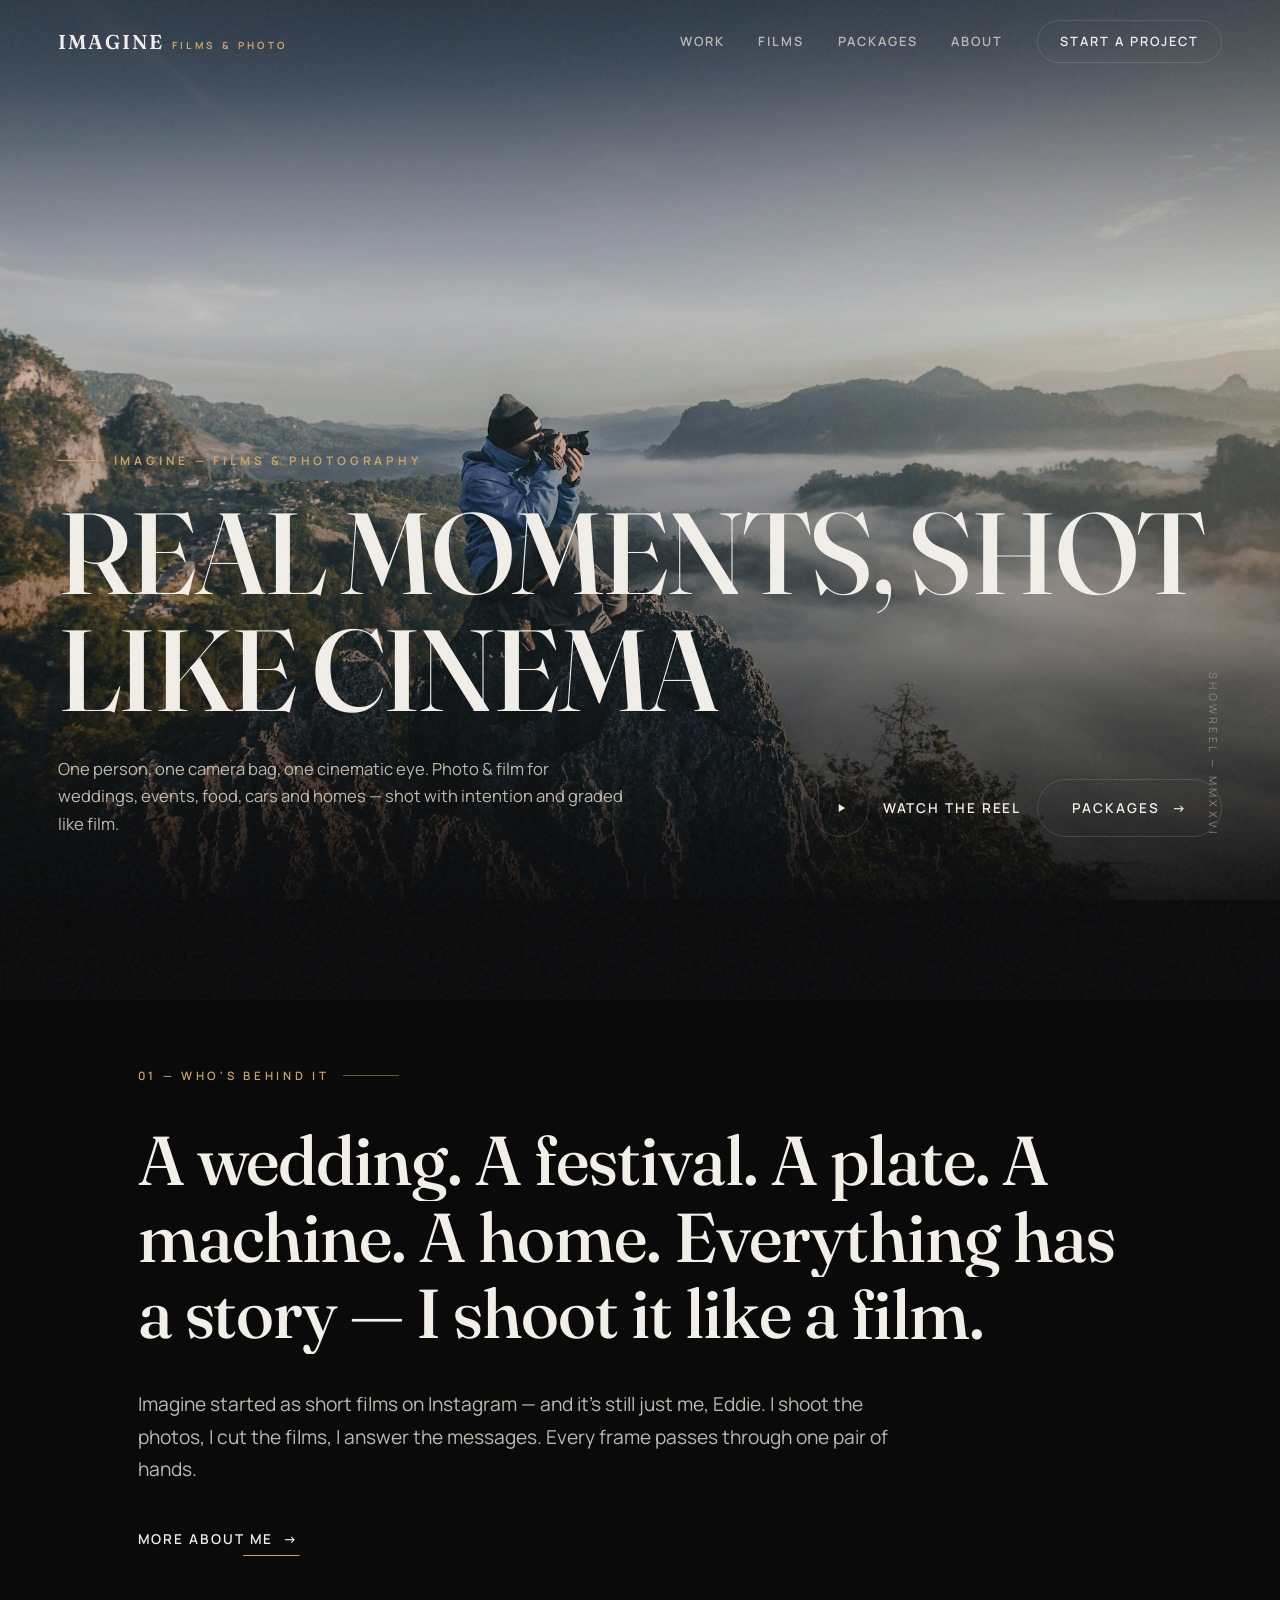
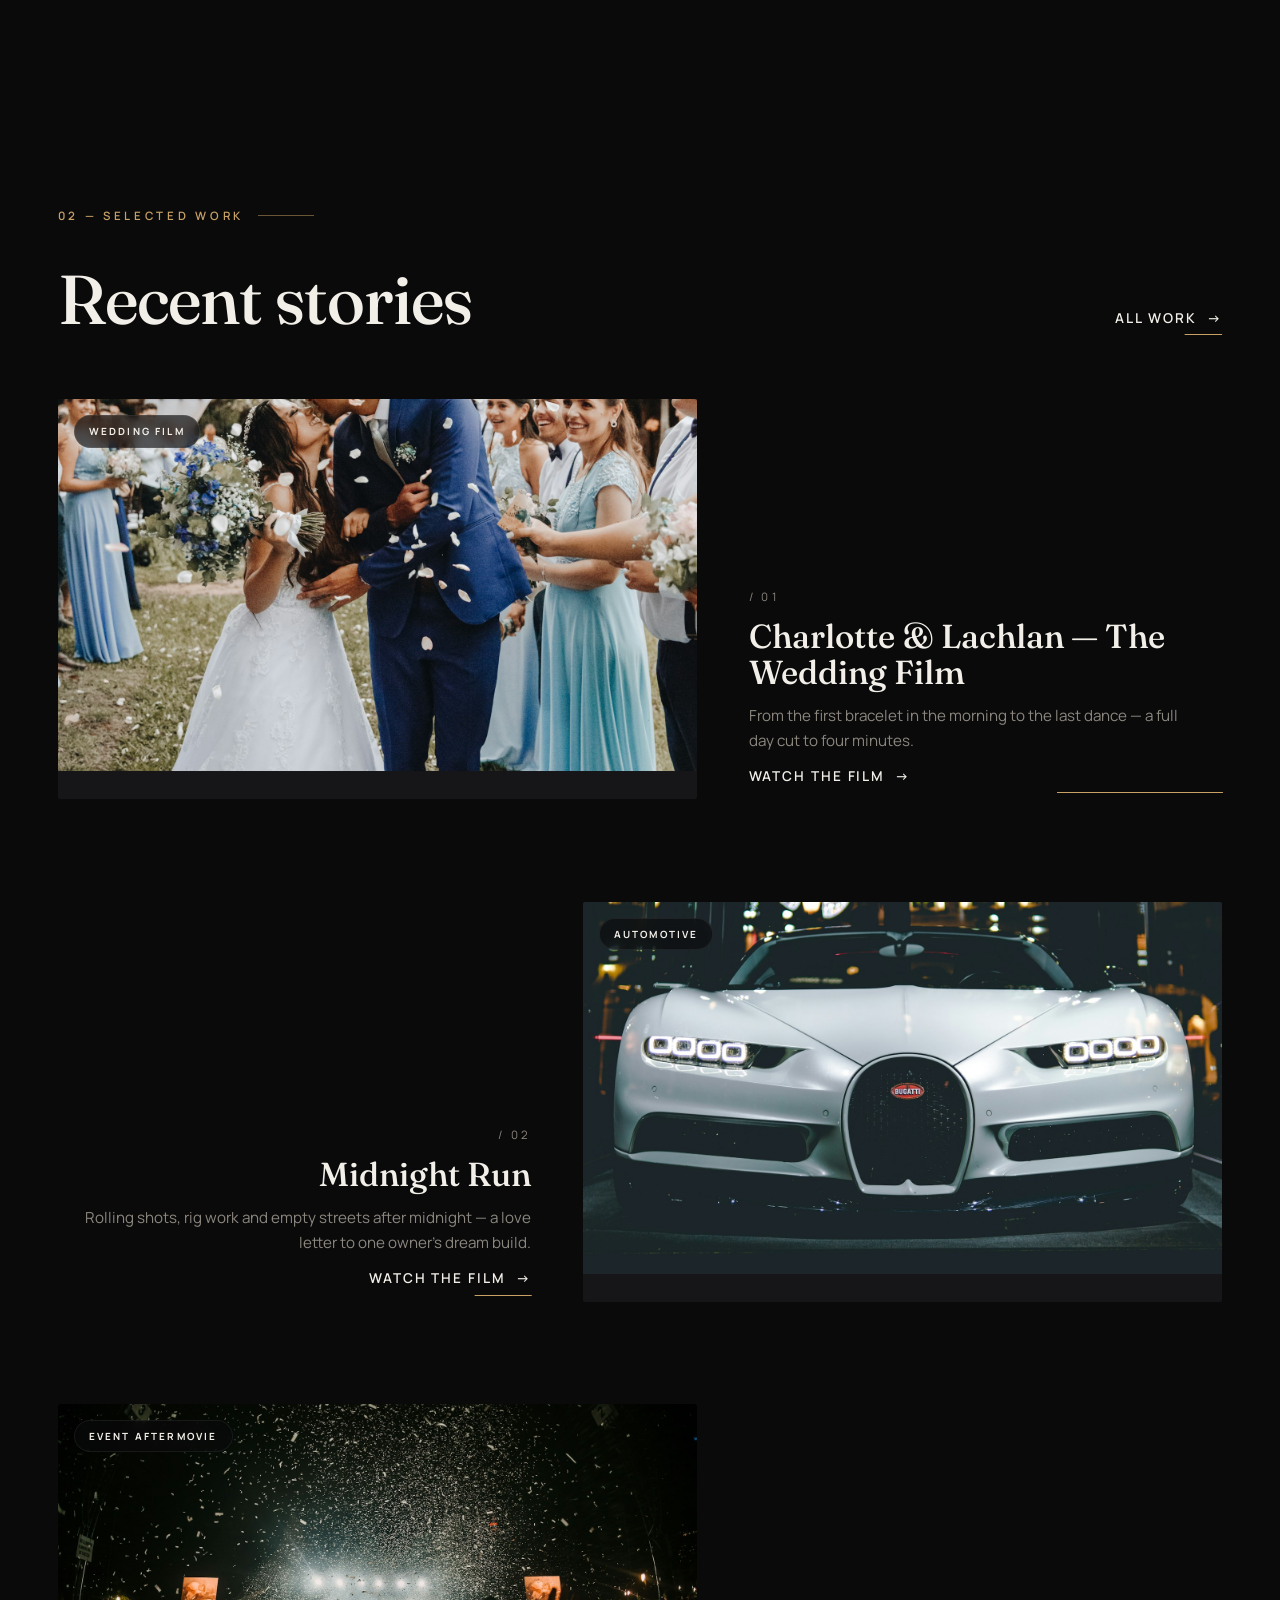
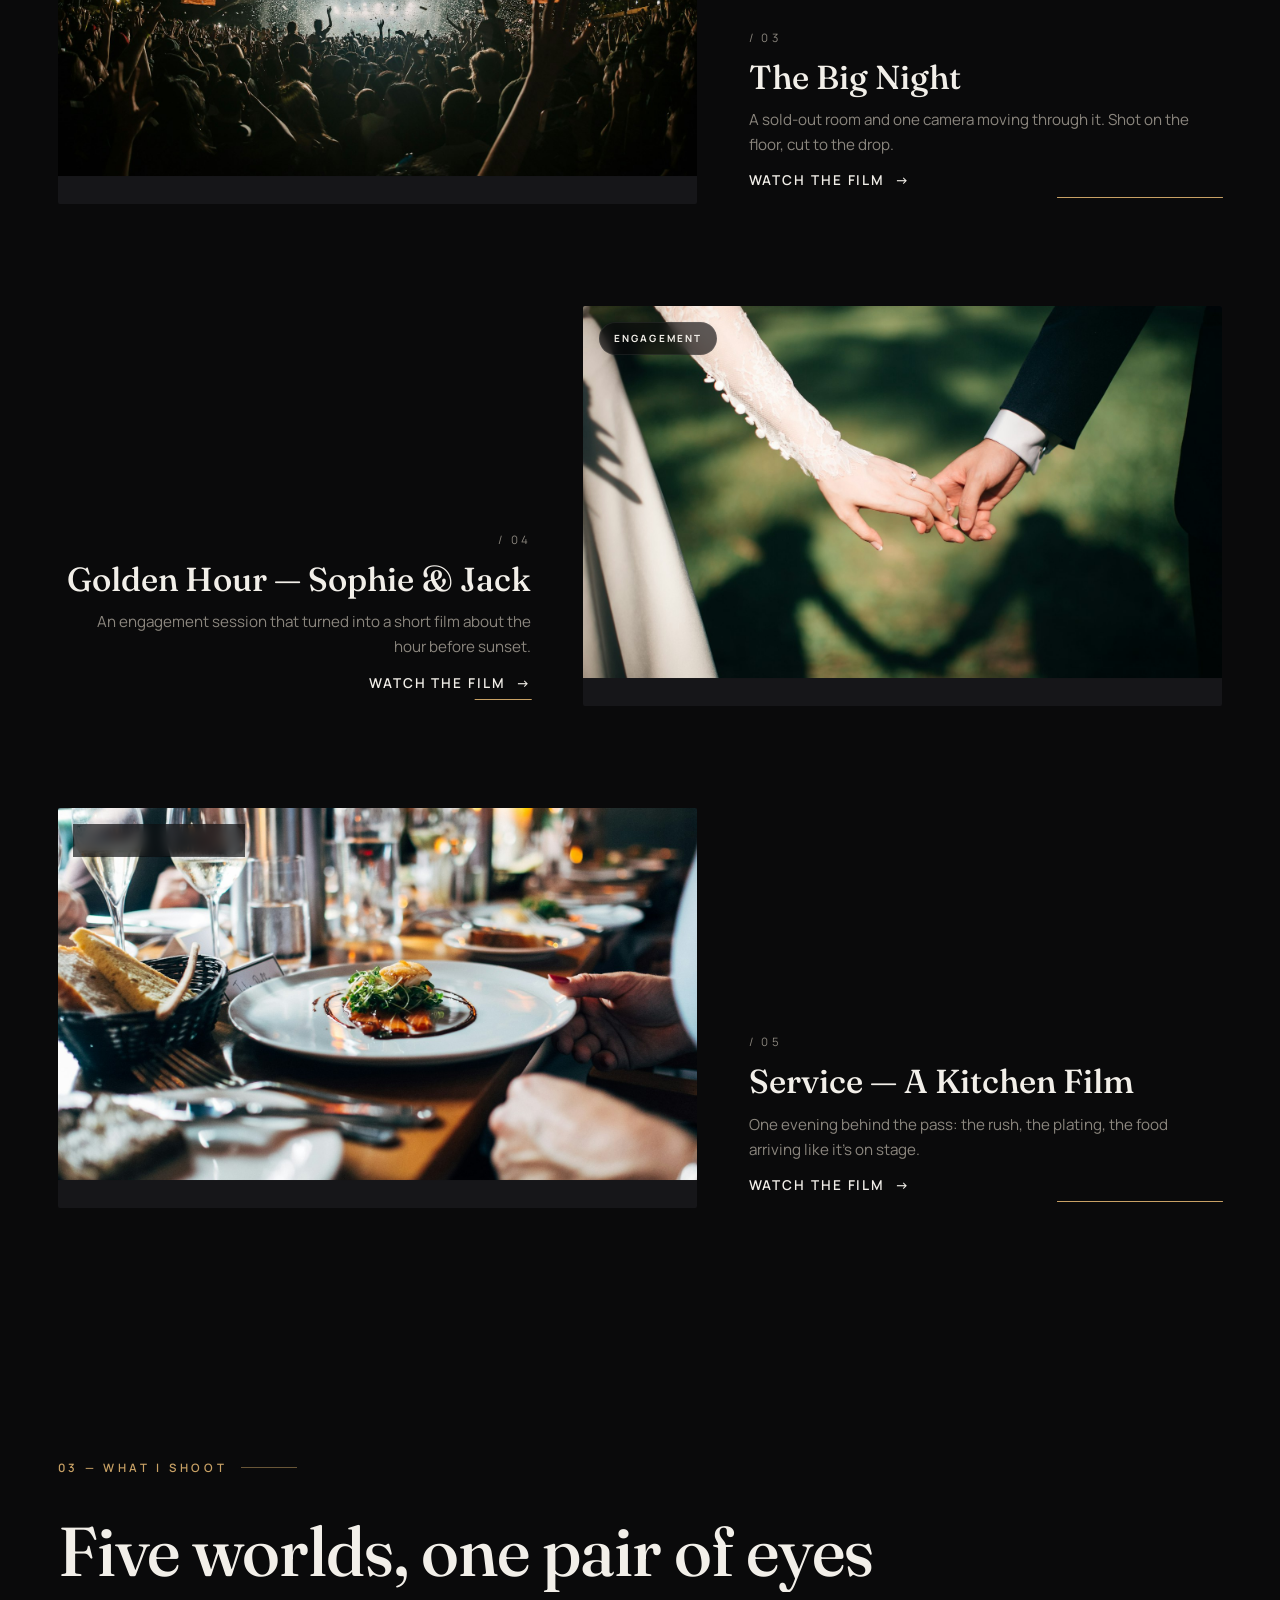
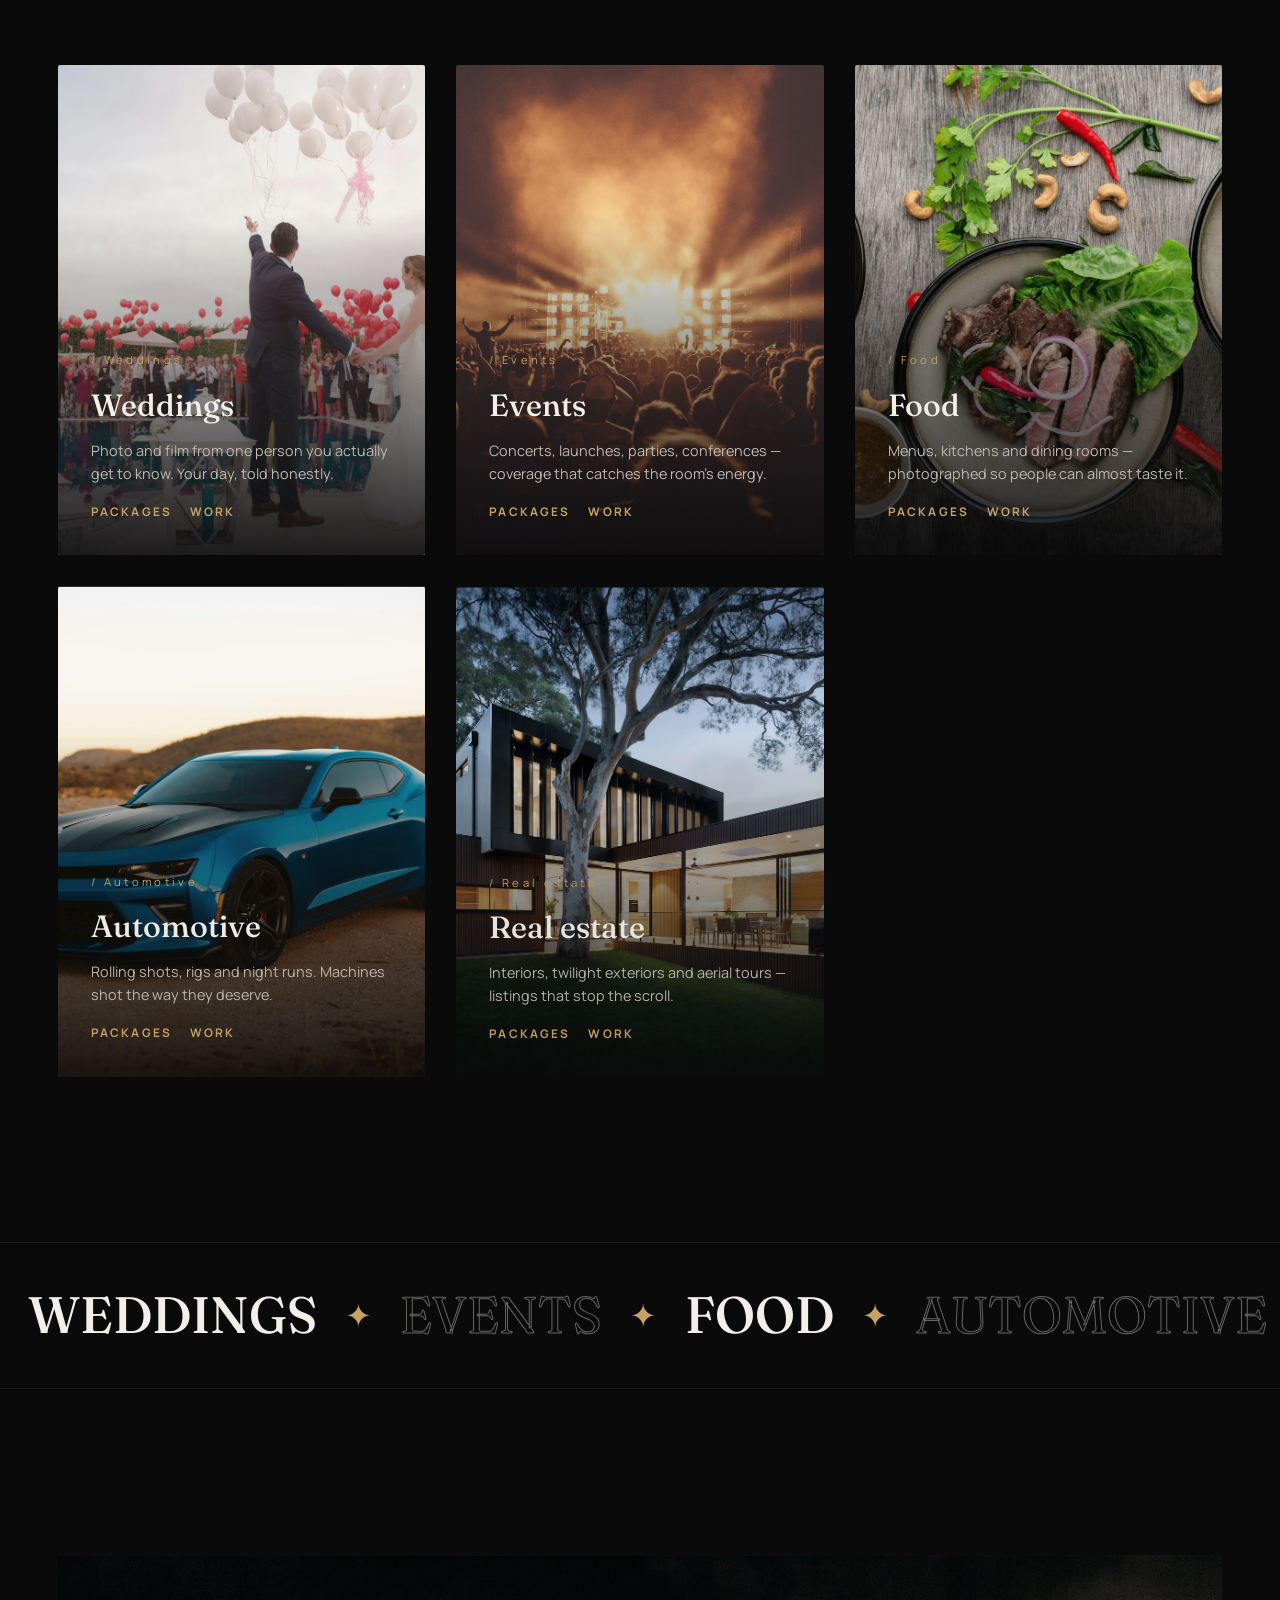
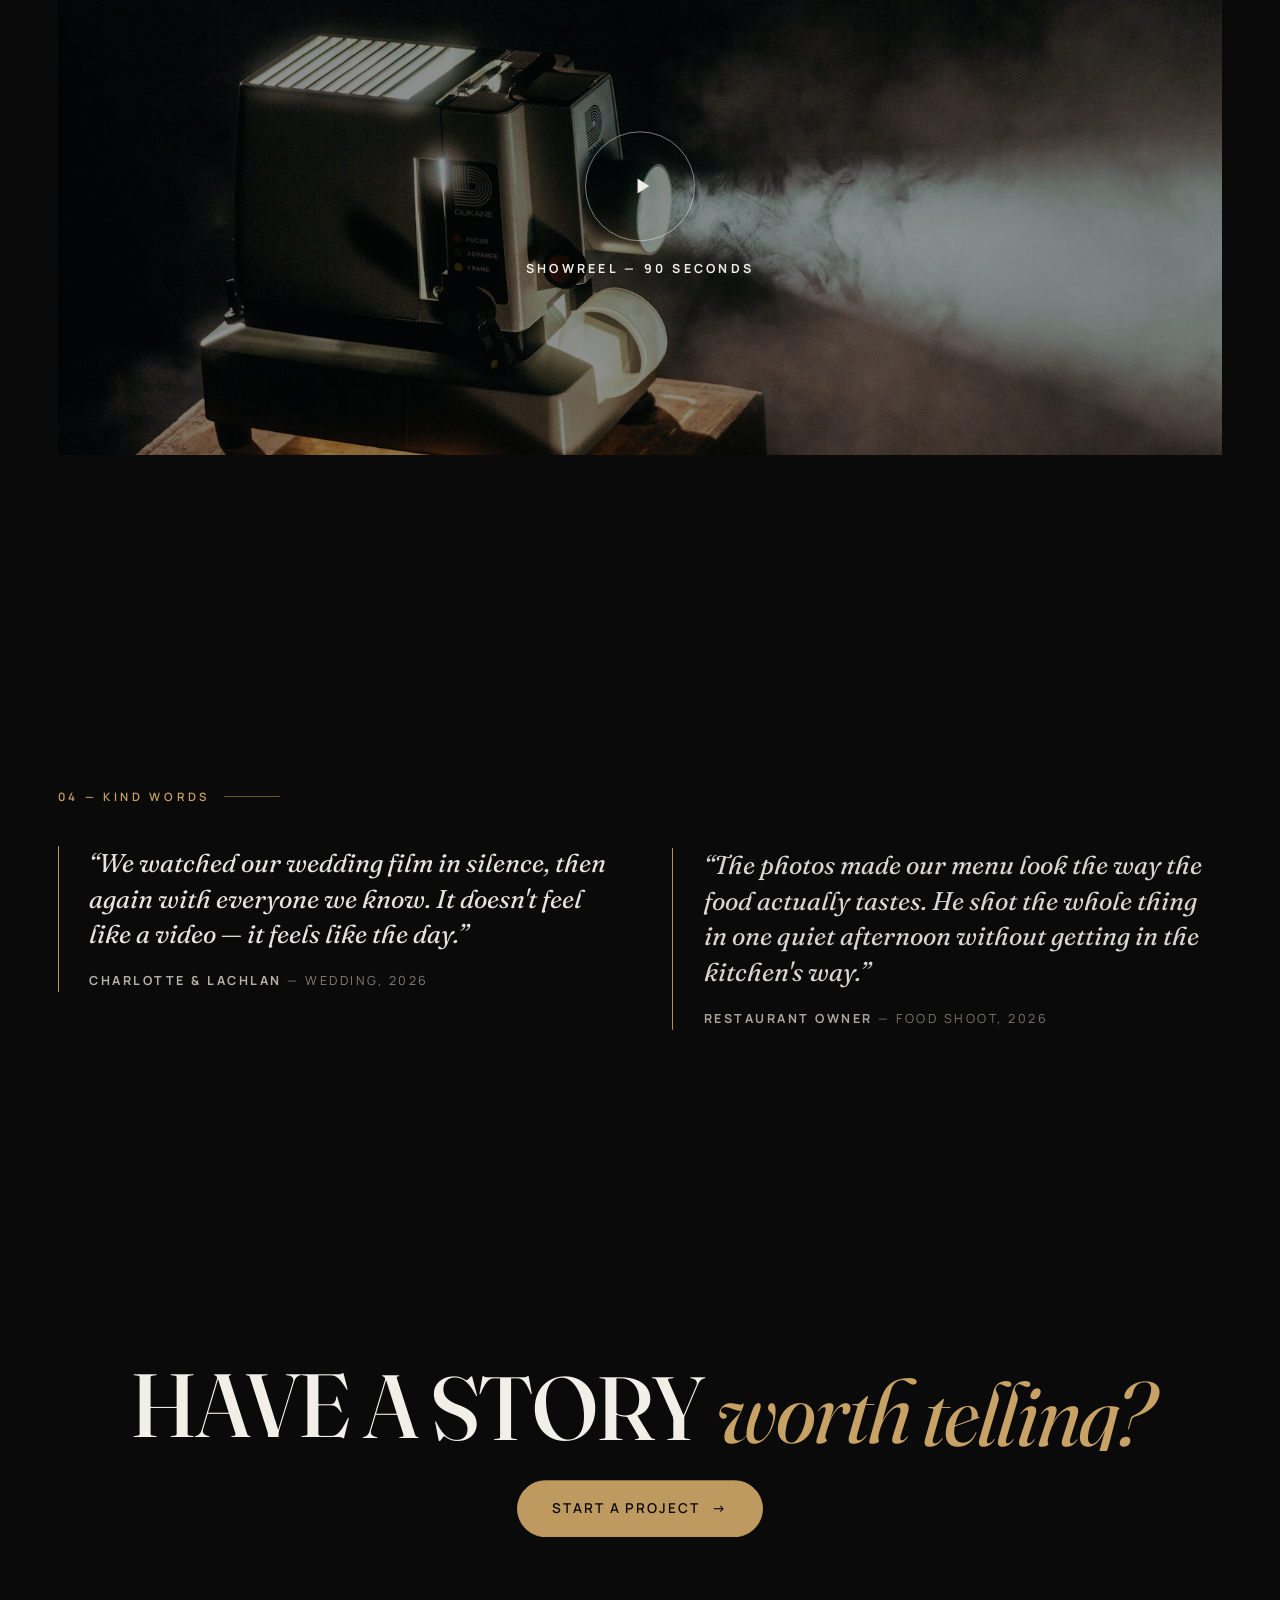
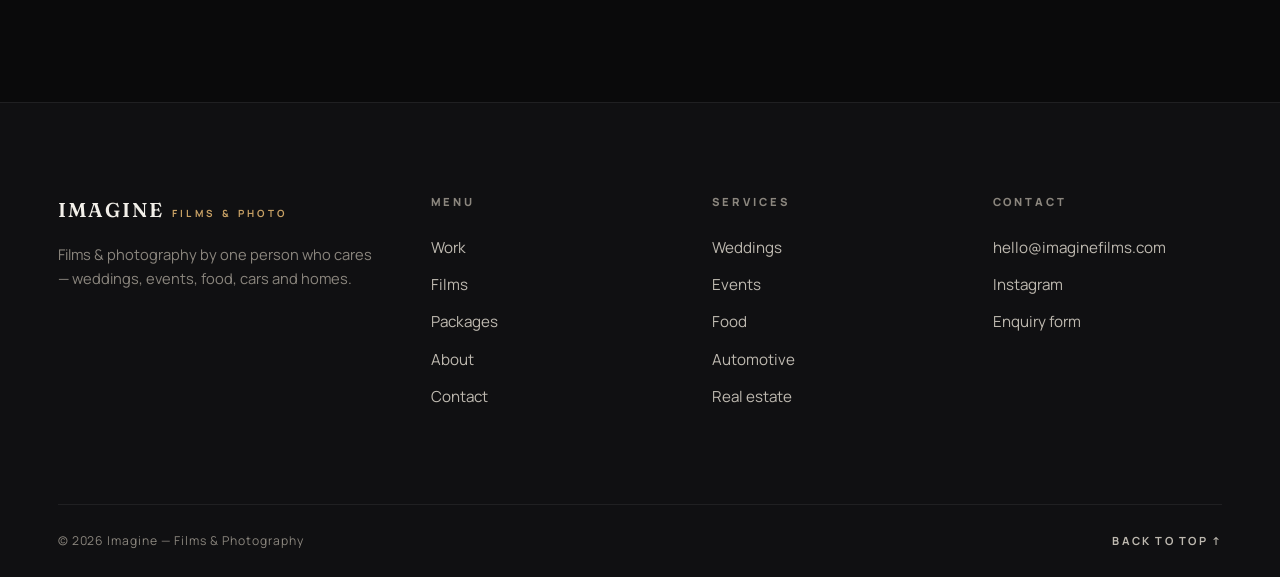
==== commit 3e091623: "Autoplay homepage feature videos; recast wedding footage - Selected Work videos on the homepage now " ====
--- a/index.html
+++ b/index.html
@@ -99,9 +99,9 @@
 
         <div class="feature-list">
           <article class="feature" data-reveal>
-            <a href="films.html" class="feature-media has-video" data-hover-video data-parallax>
+            <a href="films.html" class="feature-media has-video autoplay" data-parallax>
               <img src="assets/img/wed-05.jpg" alt="Confetti falling over the newlyweds" loading="lazy">
-              <video muted loop playsinline preload="none" src="assets/video/film-wed-01.mp4"></video>
+              <video muted loop playsinline preload="metadata" src="assets/video/film-wed-01.mp4"></video>
               <span class="feature-tag">Wedding film</span>
             </a>
             <div class="feature-info">
@@ -113,9 +113,9 @@
           </article>
 
           <article class="feature" data-reveal>
-            <a href="films.html" class="feature-media has-video" data-hover-video data-parallax>
+            <a href="films.html" class="feature-media has-video autoplay" data-parallax>
               <img src="assets/img/car-05.jpg" alt="Hypercar in a lit showcase at night" loading="lazy">
-              <video muted loop playsinline preload="none" src="assets/video/film-car-01.mp4"></video>
+              <video muted loop playsinline preload="metadata" src="assets/video/film-car-01.mp4"></video>
               <span class="feature-tag">Automotive</span>
             </a>
             <div class="feature-info">
@@ -127,9 +127,9 @@
           </article>
 
           <article class="feature" data-reveal>
-            <a href="films.html" class="feature-media has-video" data-hover-video data-parallax>
+            <a href="films.html" class="feature-media has-video autoplay" data-parallax>
               <img src="assets/img/ev-04.jpg" alt="Confetti falling over a packed venue at night" loading="lazy">
-              <video muted loop playsinline preload="none" src="assets/video/film-event-01.mp4"></video>
+              <video muted loop playsinline preload="metadata" src="assets/video/film-event-01.mp4"></video>
               <span class="feature-tag">Event aftermovie</span>
             </a>
             <div class="feature-info">
@@ -141,9 +141,9 @@
           </article>
 
           <article class="feature" data-reveal>
-            <a href="films.html" class="feature-media has-video" data-hover-video data-parallax>
+            <a href="films.html" class="feature-media has-video autoplay" data-parallax>
               <img src="assets/img/wed-08.jpg" alt="Couple hand in hand in warm golden light" loading="lazy">
-              <video muted loop playsinline preload="none" src="assets/video/film-couple.mp4"></video>
+              <video muted loop playsinline preload="metadata" src="assets/video/film-couple.mp4"></video>
               <span class="feature-tag">Engagement</span>
             </a>
             <div class="feature-info">
@@ -155,9 +155,9 @@
           </article>
 
           <article class="feature" data-reveal>
-            <a href="films.html" class="feature-media has-video" data-hover-video data-parallax>
+            <a href="films.html" class="feature-media has-video autoplay" data-parallax>
               <img src="assets/img/fd-01.jpg" alt="Fine-dining plate being served at a set table" loading="lazy">
-              <video muted loop playsinline preload="none" src="assets/video/film-food-01.mp4"></video>
+              <video muted loop playsinline preload="metadata" src="assets/video/film-food-01.mp4"></video>
               <span class="feature-tag">Food &amp; restaurant</span>
             </a>
             <div class="feature-info">
--- a/css/style.css
+++ b/css/style.css
@@ -302,6 +302,9 @@
 .feature-media video { position: absolute; inset: 0; opacity: 0; }
 .feature:hover .feature-media img { transform: scale(1.05); }
 .feature-media.has-video:hover video { opacity: 1; }
+/* .autoplay features play on their own; the video paints over the poster as soon as frames arrive */
+.feature-media.autoplay video { opacity: 1; }
+html.no-motion .feature-media.autoplay video { opacity: 0; }
 .feature-tag {
   position: absolute; top: 16px; left: 16px; z-index: 3;
   font-size: 0.62rem; font-weight: 700; letter-spacing: 0.22em; text-transform: uppercase;
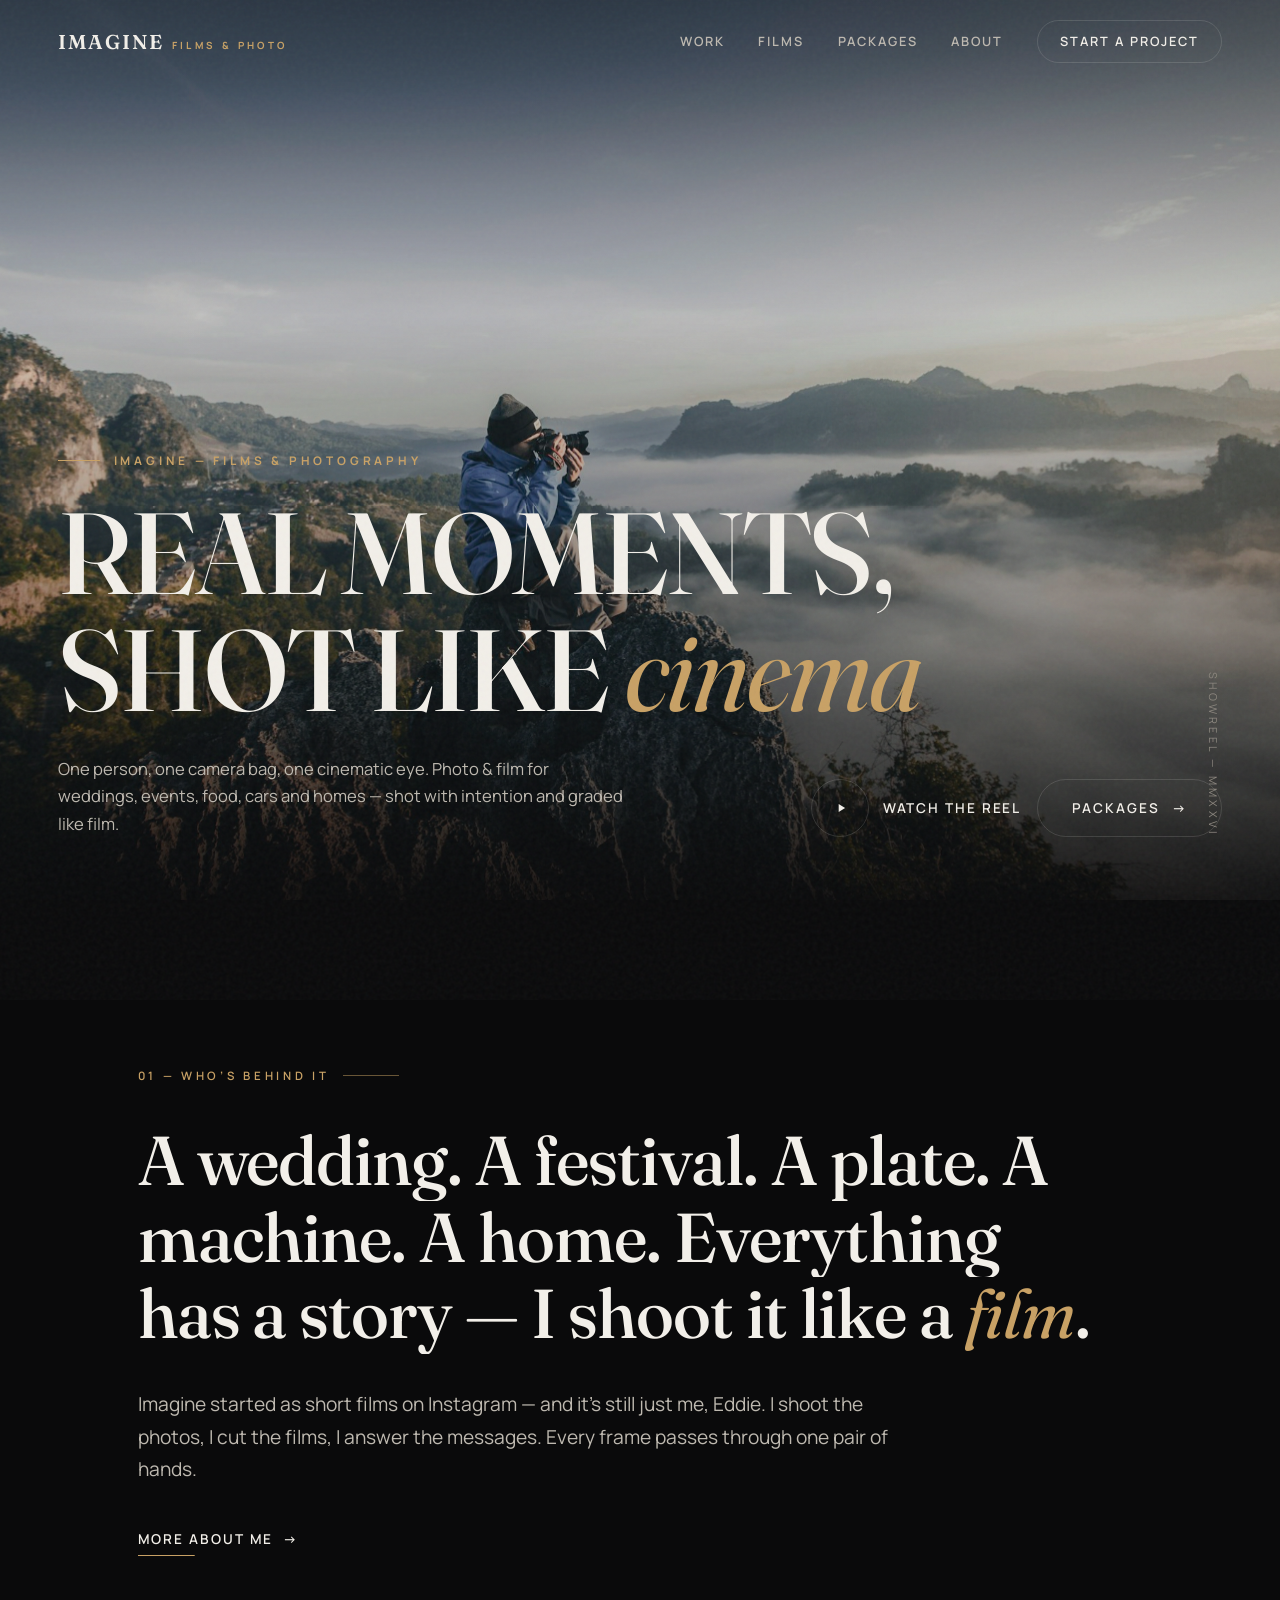
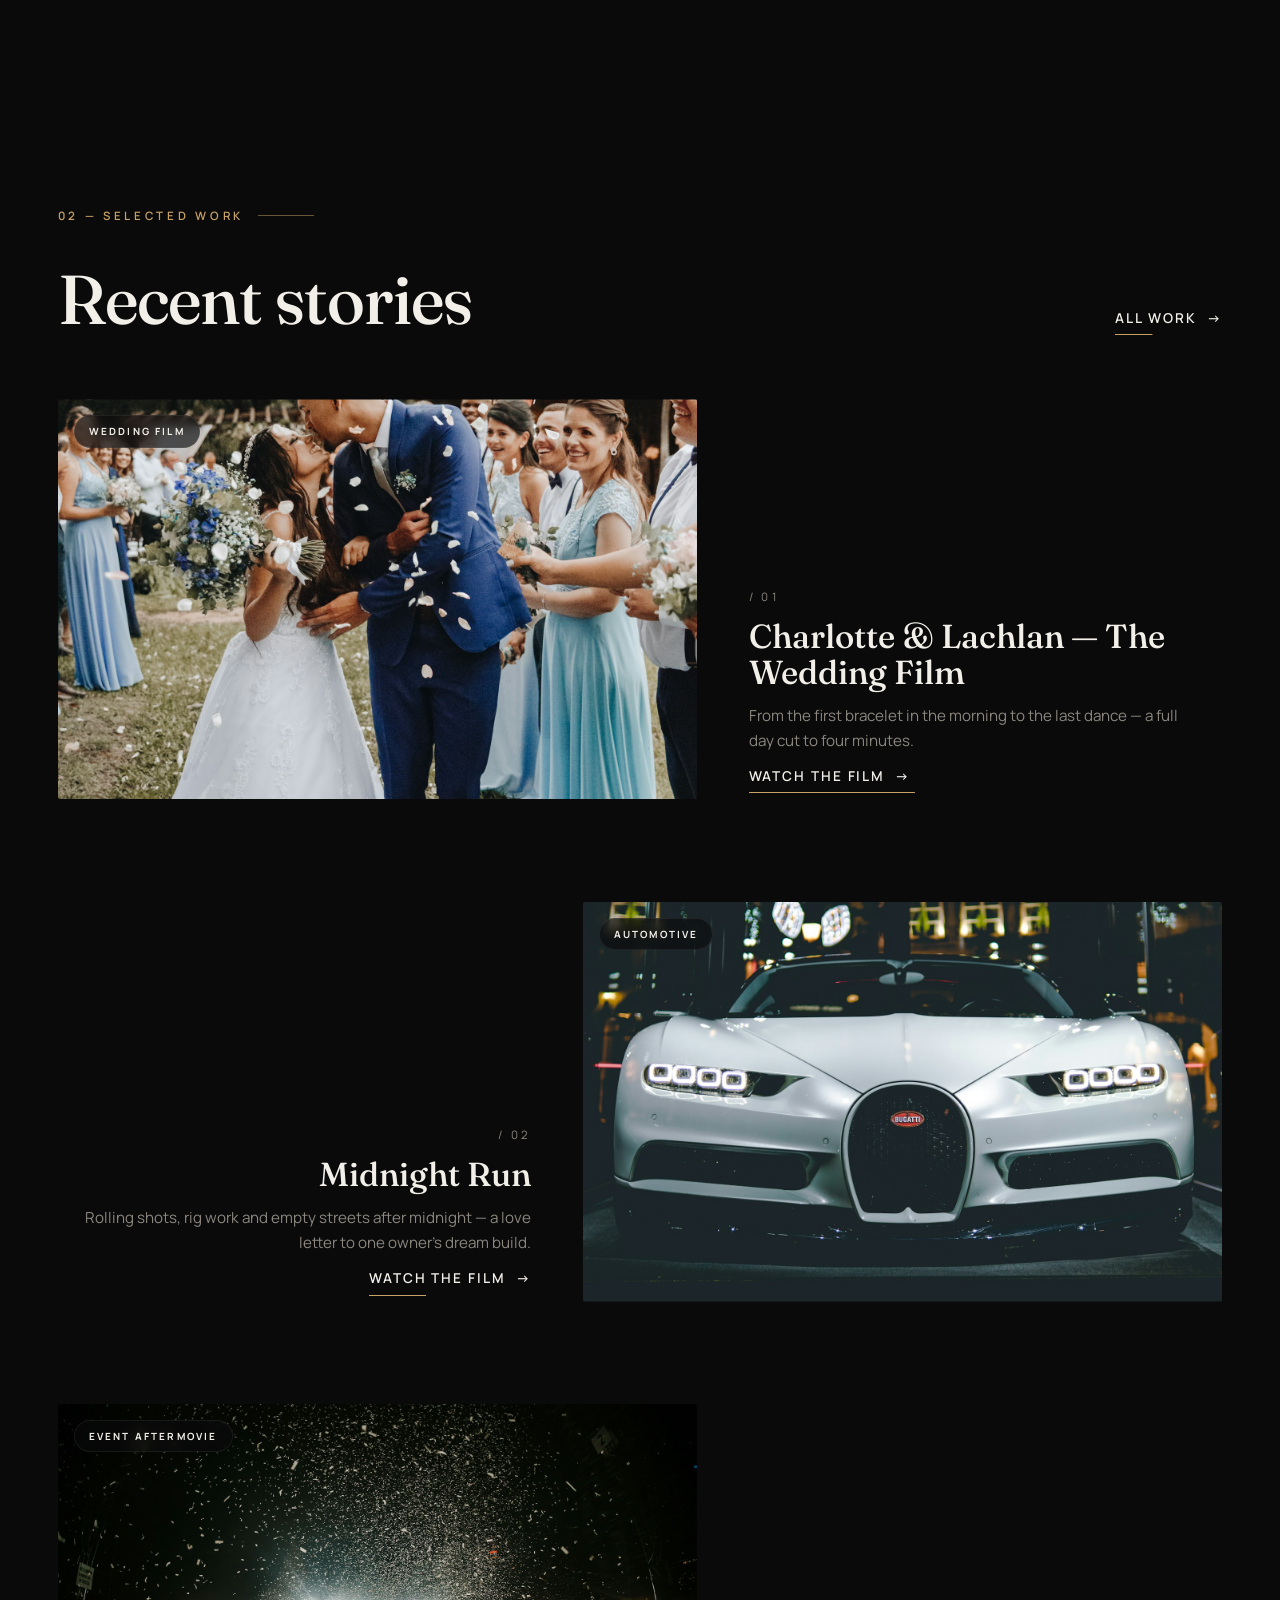
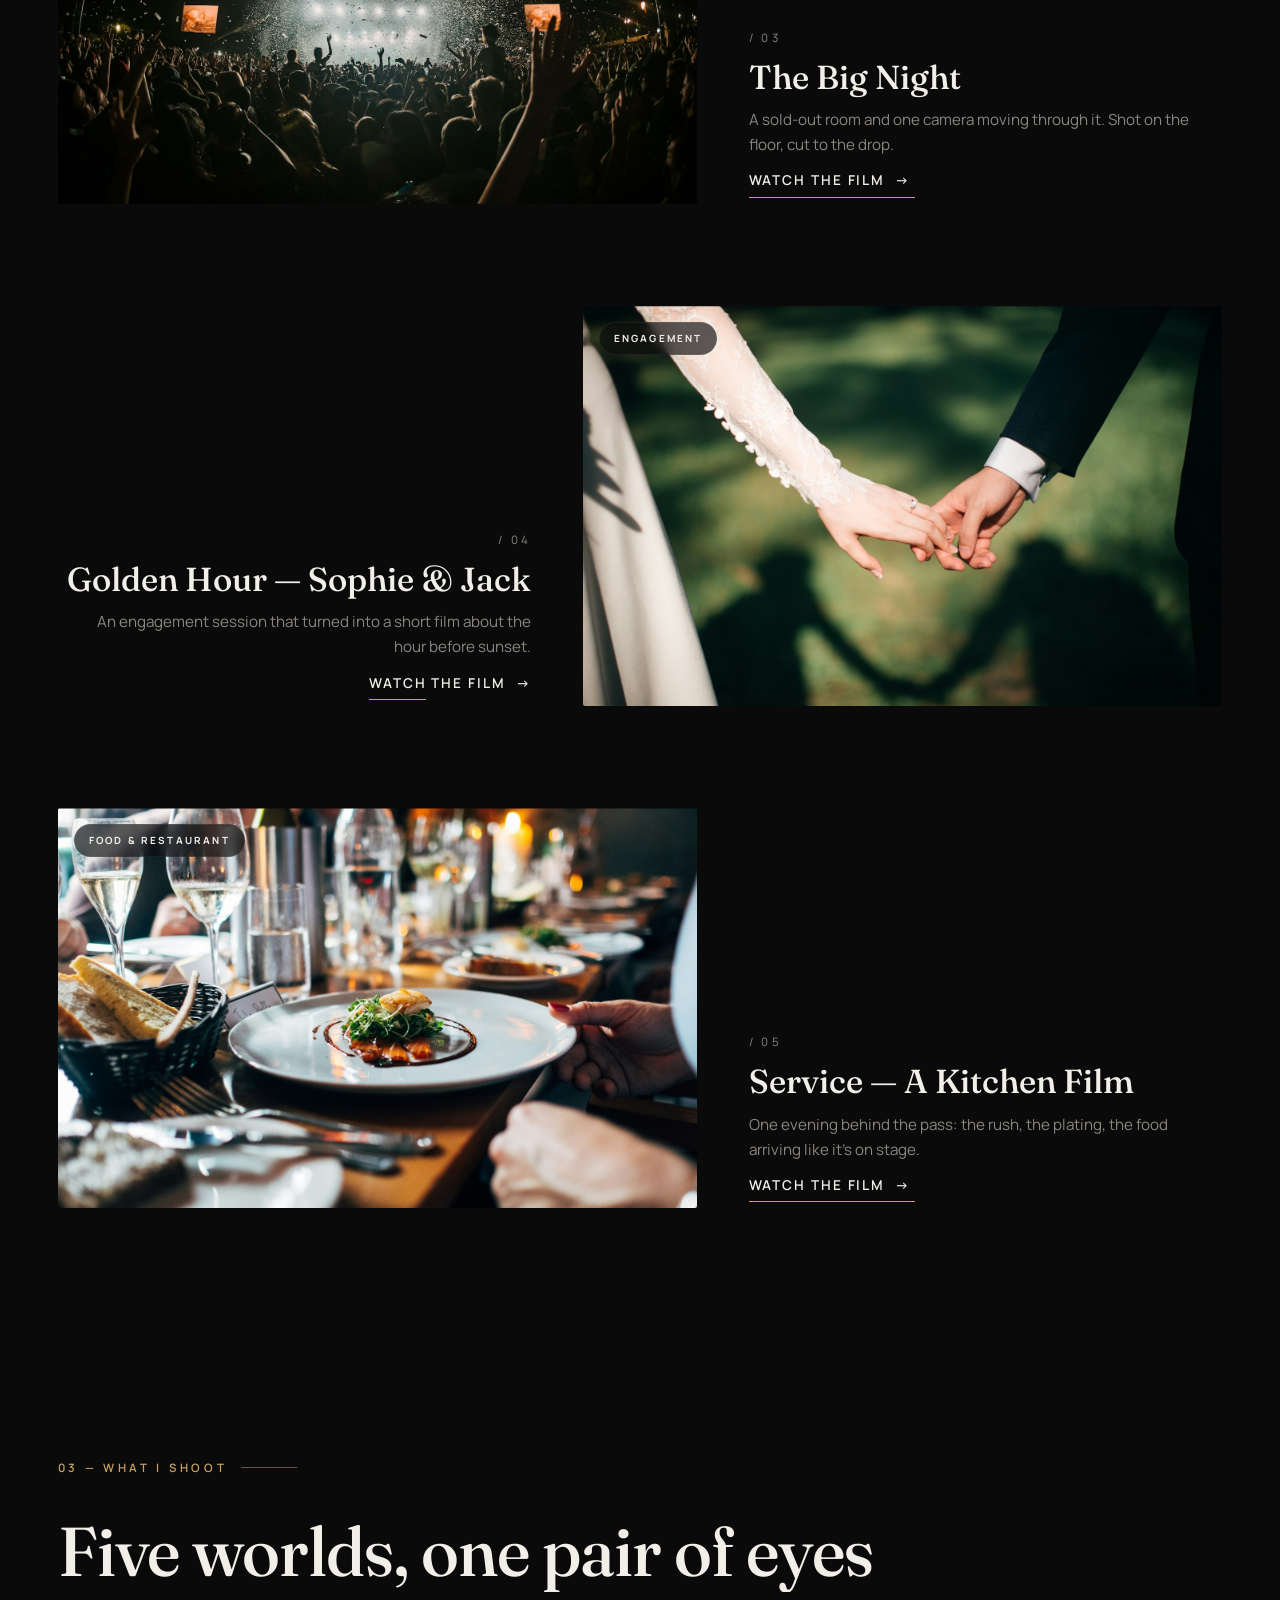
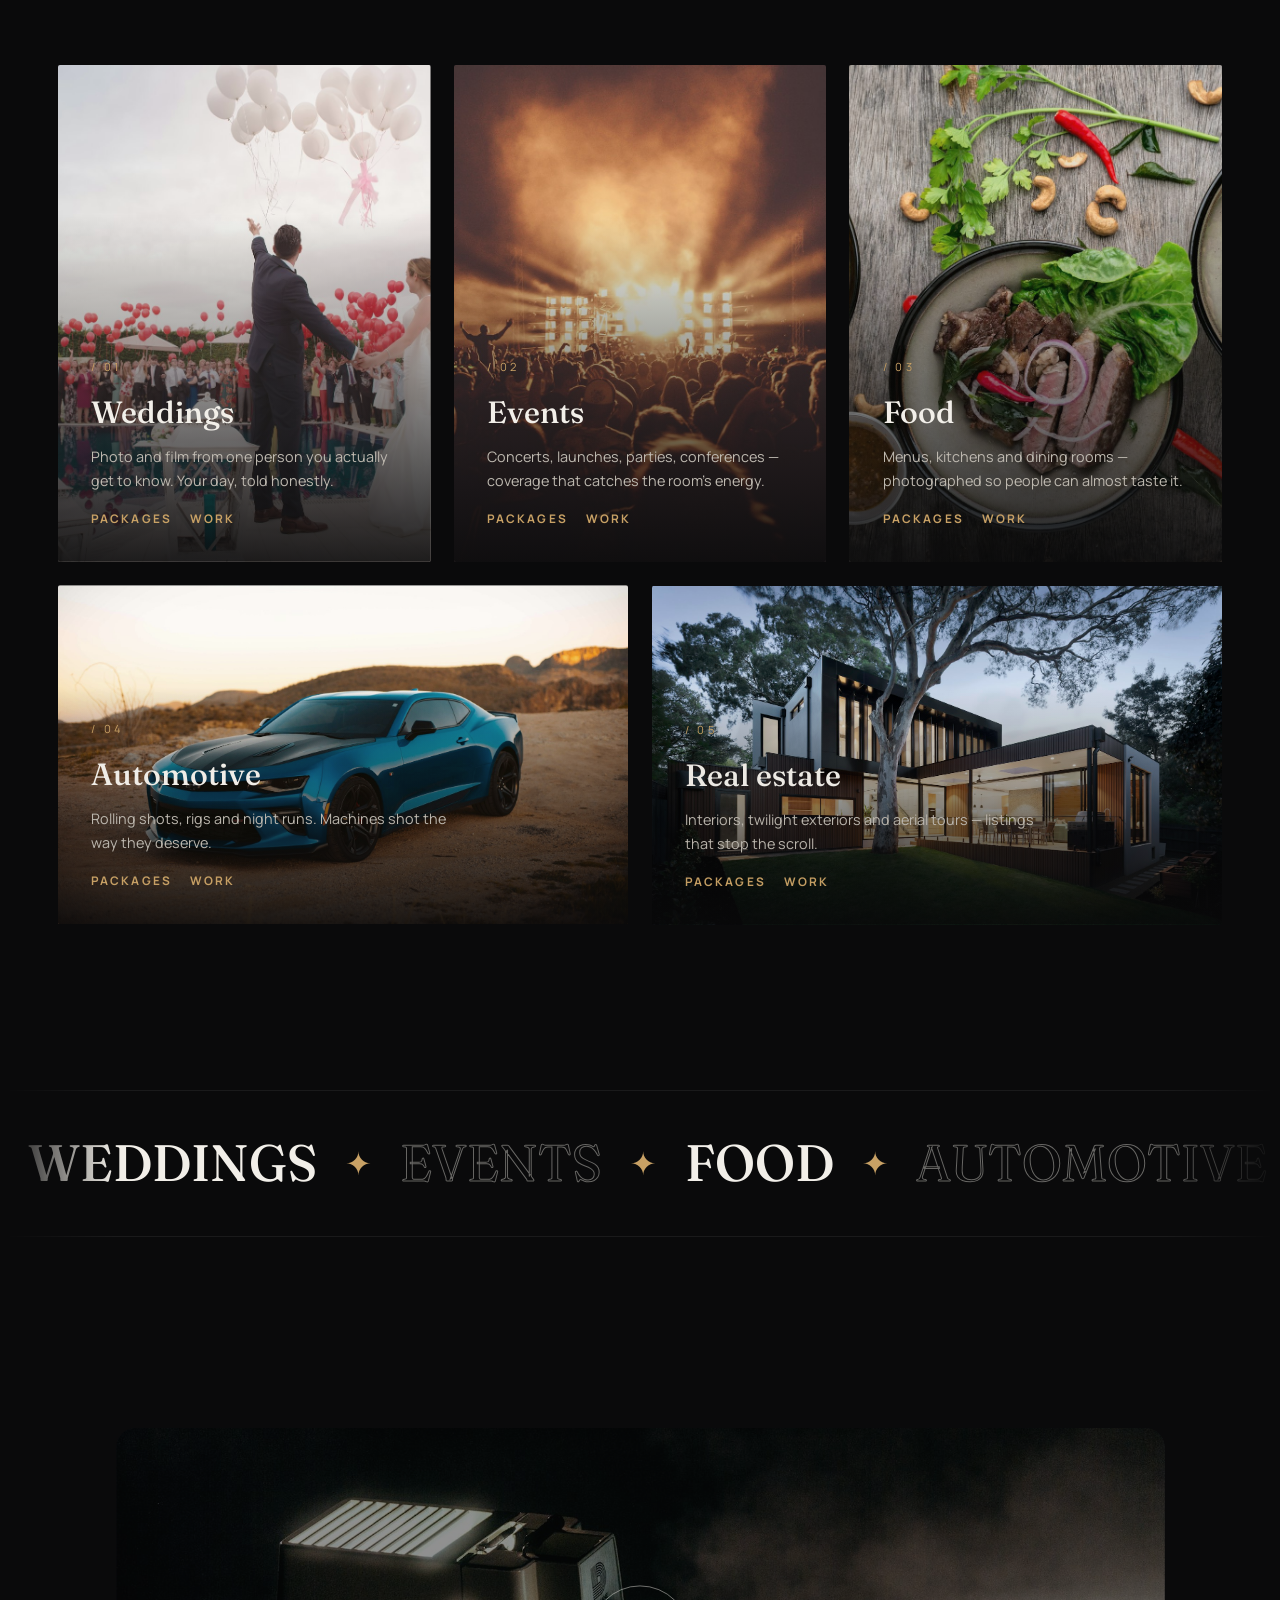
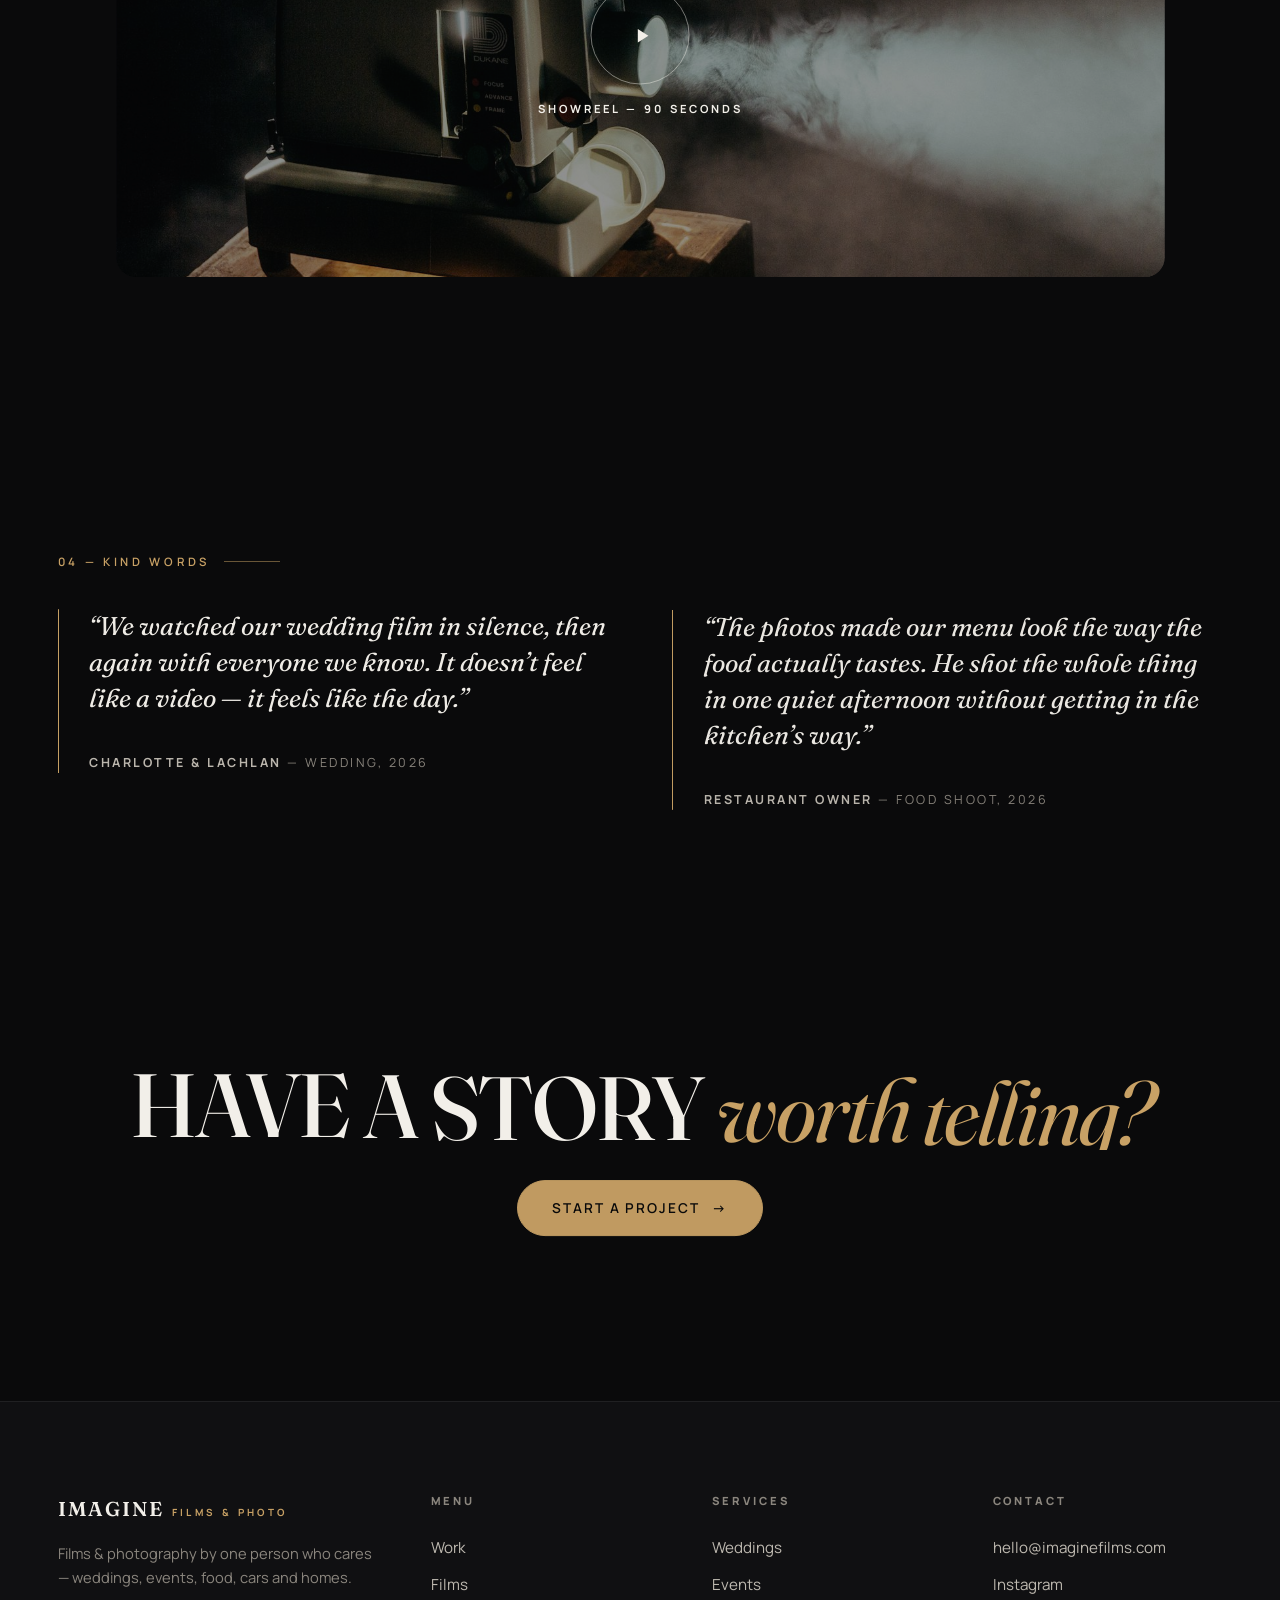
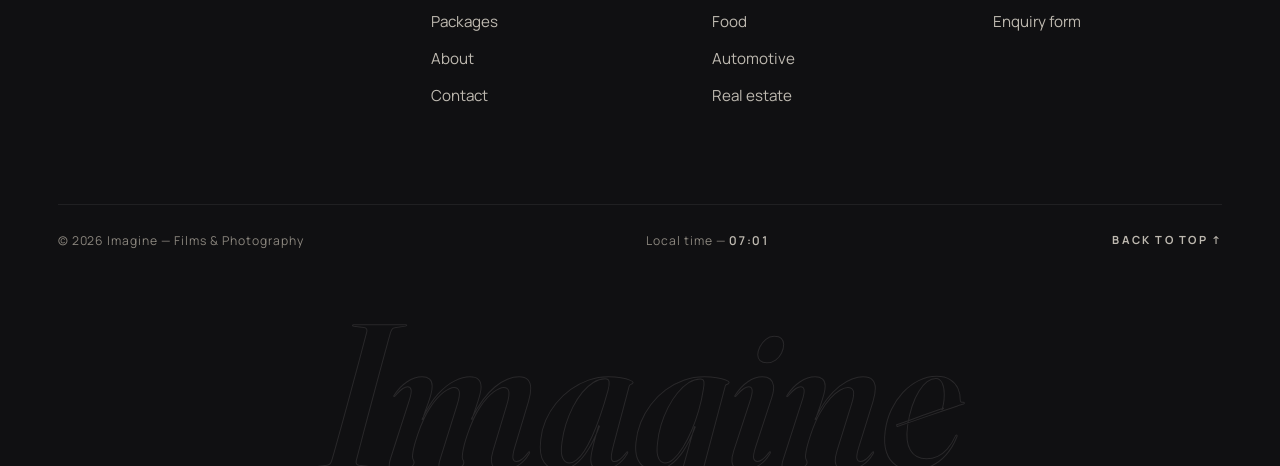
==== commit 42b82318: "Craft pass: award-level polish, verified by three-lens critique Design layer: - Choreographed hero e" ====
--- a/index.html
+++ b/index.html
@@ -22,6 +22,7 @@
   </div>
 
   <div class="grain" aria-hidden="true"></div>
+  <div class="cursor" aria-hidden="true"><span class="cursor-label"></span></div>
 
   <header class="nav">
     <div class="nav-inner">
@@ -59,11 +60,11 @@
         <div class="hero-shade"></div>
       </div>
       <div class="hero-content">
-        <p class="hero-kicker">Imagine — Films &amp; Photography</p>
-        <h1 class="h-display hero-title" data-split>Real moments, shot like cinema</h1>
+        <p class="hero-kicker" data-reveal data-delay="0.6">Imagine — Films &amp; Photography</p>
+        <h1 class="h-display hero-title" data-split data-split-delay="0.75"><span class="hl">Real moments,</span> <span class="hl">shot like <em>cinema</em></span></h1>
         <div class="hero-row">
-          <p class="hero-sub" data-reveal>One person, one camera bag, one cinematic eye. Photo &amp; film for weddings, events, food, cars and homes — shot with intention and graded like film.</p>
-          <div class="hero-actions" data-reveal data-delay="0.15">
+          <p class="hero-sub" data-reveal data-delay="1.05">One person, one camera bag, one cinematic eye. Photo &amp; film for weddings, events, food, cars and homes — shot with intention and graded like film.</p>
+          <div class="hero-actions" data-reveal data-delay="1.2">
             <button class="play-pill" data-lightbox-video="assets/video/showreel.mp4" data-title="Showreel — Imagine">
               <span class="ring"><svg viewBox="0 0 24 24" aria-hidden="true"><path d="M8 5v14l11-7z"/></svg></span>
               Watch the reel
@@ -79,9 +80,9 @@
     <!-- STATEMENT -->
     <section class="section-lg">
       <div class="container statement">
-        <p class="label">01 — Who's behind it</p>
-        <h2 class="h-xl" data-split>A wedding. A festival. A plate. A machine. A home. Everything has a story — I shoot it like a film.</h2>
-        <p class="lead mt-1" data-reveal>Imagine started as short films on Instagram — and it's still just me, Eddie. I shoot the photos, I cut the films, I answer the messages. Every frame passes through one pair of hands.</p>
+        <p class="label">01 — Who’s behind it</p>
+        <h2 class="h-xl" data-split>A wedding. A festival. A plate. A machine. A home. Everything has a story — I shoot it like&nbsp;a&nbsp;<em>film</em>.</h2>
+        <p class="lead mt-1" data-reveal>Imagine started as short films on Instagram — and it’s still just me, Eddie. I shoot the photos, I cut the films, I answer the messages. Every frame passes through one pair of hands.</p>
         <p class="mt-1" data-reveal><a class="link-line" href="about.html">More about me <span class="arr">→</span></a></p>
       </div>
     </section>
@@ -121,7 +122,7 @@
             <div class="feature-info">
               <span class="idx">/ 02</span>
               <h3>Midnight Run</h3>
-              <p>Rolling shots, rig work and empty streets after midnight — a love letter to one owner's dream build.</p>
+              <p>Rolling shots, rig work and empty streets after midnight — a love letter to one owner’s dream build.</p>
               <a class="link-line" href="films.html">Watch the film <span class="arr">→</span></a>
             </div>
           </article>
@@ -163,7 +164,7 @@
             <div class="feature-info">
               <span class="idx">/ 05</span>
               <h3>Service — A Kitchen Film</h3>
-              <p>One evening behind the pass: the rush, the plating, the food arriving like it's on stage.</p>
+              <p>One evening behind the pass: the rush, the plating, the food arriving like it’s on stage.</p>
               <a class="link-line" href="films.html">Watch the film <span class="arr">→</span></a>
             </div>
           </article>
@@ -176,11 +177,11 @@
       <div class="container">
         <p class="label">03 — What I shoot</p>
         <h2 class="h-xl mb-2" data-split>Five worlds, one pair of eyes</h2>
-        <div class="grid-3">
+        <div class="grid-services">
           <article class="service-card" data-reveal>
             <img src="assets/img/wed-02.jpg" alt="Couple celebrating at an outdoor wedding reception" loading="lazy">
             <div class="service-body">
-              <span class="num">/ Weddings</span>
+              <span class="num">/ 01</span>
               <h3>Weddings</h3>
               <p>Photo and film from one person you actually get to know. Your day, told honestly.</p>
               <div class="service-links">
@@ -192,9 +193,9 @@
           <article class="service-card" data-reveal data-delay="0.1">
             <img src="assets/img/ev-02.jpg" alt="Concert crowd in warm stage light" loading="lazy">
             <div class="service-body">
-              <span class="num">/ Events</span>
+              <span class="num">/ 02</span>
               <h3>Events</h3>
-              <p>Concerts, launches, parties, conferences — coverage that catches the room's energy.</p>
+              <p>Concerts, launches, parties, conferences — coverage that catches the room’s energy.</p>
               <div class="service-links">
                 <a href="packages.html#events">Packages</a>
                 <a href="work.html">Work</a>
@@ -204,7 +205,7 @@
           <article class="service-card" data-reveal data-delay="0.15">
             <img src="assets/img/fd-02.jpg" alt="Dishes spread across a dark table, shot from above" loading="lazy">
             <div class="service-body">
-              <span class="num">/ Food</span>
+              <span class="num">/ 03</span>
               <h3>Food</h3>
               <p>Menus, kitchens and dining rooms — photographed so people can almost taste it.</p>
               <div class="service-links">
@@ -216,7 +217,7 @@
           <article class="service-card" data-reveal data-delay="0.2">
             <img src="assets/img/car-03.jpg" alt="Blue sports car in dramatic light" loading="lazy">
             <div class="service-body">
-              <span class="num">/ Automotive</span>
+              <span class="num">/ 04</span>
               <h3>Automotive</h3>
               <p>Rolling shots, rigs and night runs. Machines shot the way they deserve.</p>
               <div class="service-links">
@@ -228,7 +229,7 @@
           <article class="service-card" data-reveal data-delay="0.3">
             <img src="assets/img/re-02.jpg" alt="Architectural house at dusk" loading="lazy">
             <div class="service-body">
-              <span class="num">/ Real estate</span>
+              <span class="num">/ 05</span>
               <h3>Real estate</h3>
               <p>Interiors, twilight exteriors and aerial tours — listings that stop the scroll.</p>
               <div class="service-links">
@@ -252,7 +253,7 @@
     <!-- SHOWREEL -->
     <section class="section-lg">
       <div class="container">
-        <div class="reel-band" data-reveal data-lightbox-video="assets/video/showreel.mp4" data-title="Showreel — Imagine" role="button" tabindex="0" aria-label="Play showreel">
+        <div class="reel-band" data-lightbox-video="assets/video/showreel.mp4" data-title="Showreel — Imagine" role="button" tabindex="0" aria-label="Play showreel">
           <img src="assets/img/bts-01.jpg" alt="Film light on a production set" loading="lazy">
           <div class="reel-center">
             <span class="ring"><svg viewBox="0 0 24 24" aria-hidden="true"><path d="M8 5v14l11-7z"/></svg></span>
@@ -263,16 +264,16 @@
     </section>
 
     <!-- TESTIMONIALS -->
-    <section class="section-lg">
+    <section class="section">
       <div class="container">
         <p class="label">04 — Kind words</p>
         <div class="grid-2 mt-1">
           <div class="quote-card" data-reveal>
-            <blockquote>“We watched our wedding film in silence, then again with everyone we know. It doesn't feel like a video — it feels like the day.”</blockquote>
+            <blockquote>“We watched our wedding film in silence, then again with everyone we know. It doesn’t feel like a video — it feels like the day.”</blockquote>
             <cite><b>Charlotte &amp; Lachlan</b> — Wedding, 2026</cite>
           </div>
           <div class="quote-card" data-reveal data-delay="0.12">
-            <blockquote>“The photos made our menu look the way the food actually tastes. He shot the whole thing in one quiet afternoon without getting in the kitchen's way.”</blockquote>
+            <blockquote>“The photos made our menu look the way the food actually tastes. He shot the whole thing in one quiet afternoon without getting in the kitchen’s way.”</blockquote>
             <cite><b>Restaurant owner</b> — Food shoot, 2026</cite>
           </div>
         </div>
@@ -319,8 +320,10 @@
       </div>
       <div class="footer-bottom">
         <span>© <span data-year>2026</span> Imagine — Films &amp; Photography</span>
+        <span class="f-time">Local time — <b data-time>--:--</b></span>
         <button class="up" data-scroll-top>Back to top ↑</button>
       </div>
+      <div class="footer-mark" aria-hidden="true">Imagine</div>
     </div>
   </footer>
 
--- a/css/style.css
+++ b/css/style.css
@@ -77,6 +77,7 @@
   font-size: clamp(2.2rem, 5.4vw, 4.8rem);
   line-height: 1.05;
   letter-spacing: -0.015em;
+  text-wrap: balance;
 }
 .h-lg {
   font-family: var(--font-display);
@@ -126,9 +127,9 @@
   padding: 16px 34px; border: 1px solid var(--line);
   border-radius: 999px; font-weight: 600; font-size: 0.85rem;
   letter-spacing: 0.14em; text-transform: uppercase; color: var(--ink);
-  transition: border-color 0.4s var(--ease), color 0.4s var(--ease), background 0.4s var(--ease), transform 0.4s var(--ease);
-}
-.btn:hover { border-color: var(--gold); color: var(--gold-bright); transform: translateY(-2px); }
+  transition: border-color 0.4s var(--ease), color 0.4s var(--ease), background 0.4s var(--ease);
+}
+.btn:hover { border-color: var(--gold); color: var(--gold-bright); }
 .btn .arr { transition: transform 0.4s var(--ease); }
 .btn:hover .arr { transform: translateX(5px); }
 .btn-solid { background: var(--gold); border-color: var(--gold); color: var(--bg0); }
@@ -140,7 +141,7 @@
 }
 .link-line::after {
   content: ""; position: absolute; left: 0; bottom: 0; height: 1px; width: 100%;
-  background: var(--gold); transform-origin: right; transform: scaleX(0.35);
+  background: var(--gold); transform-origin: left; transform: scaleX(0.35);
   transition: transform 0.5s var(--ease);
 }
 .link-line:hover::after { transform-origin: left; transform: scaleX(1); }
@@ -149,9 +150,10 @@
 /* ---------- preloader ---------- */
 .preloader {
   position: fixed; inset: 0; z-index: 5000; background: var(--bg0);
-  display: flex; align-items: center; justify-content: center;
+  display: none; align-items: center; justify-content: center;
   transition: transform 0.9s var(--ease);
 }
+html.js .preloader { display: flex; } /* no-JS visitors must never be trapped behind it */
 .preloader.is-done { transform: translateY(-101%); pointer-events: none; }
 .preloader-word {
   font-family: var(--font-display); text-transform: uppercase;
@@ -169,11 +171,12 @@
 
 /* ---------- navigation ---------- */
 .nav {
-  position: fixed; top: 0; left: 0; right: 0; z-index: 900;
+  position: fixed; top: 0; left: 0; right: 0; z-index: 1100; /* above .mobile-menu so the burger stays reachable */
   transition: background 0.4s ease, backdrop-filter 0.4s ease, border-color 0.4s ease;
   border-bottom: 1px solid transparent;
 }
 .nav.is-scrolled { background: rgba(10, 10, 11, 0.82); backdrop-filter: blur(14px); border-color: var(--line-soft); }
+.nav.menu-open { background: transparent; backdrop-filter: none; border-color: transparent; }
 .nav-inner {
   display: flex; align-items: center; justify-content: space-between;
   padding: 20px var(--pad); max-width: 1500px; margin: 0 auto;
@@ -209,9 +212,10 @@
 .mobile-menu {
   position: fixed; inset: 0; z-index: 1000; background: var(--bg0);
   display: flex; flex-direction: column; justify-content: center; padding: var(--pad);
-  clip-path: inset(0 0 100% 0); transition: clip-path 0.7s var(--ease);
-}
-.mobile-menu.is-open { clip-path: inset(0 0 0% 0); }
+  clip-path: inset(0 0 100% 0); visibility: hidden;
+  transition: clip-path 0.7s var(--ease), visibility 0s 0.7s;
+}
+.mobile-menu.is-open { clip-path: inset(0 0 0% 0); visibility: visible; transition: clip-path 0.7s var(--ease), visibility 0s; }
 .mobile-menu a {
   font-family: var(--font-display); font-size: clamp(2.2rem, 9vw, 4rem);
   text-transform: uppercase; line-height: 1.25; color: var(--ink-dim);
@@ -336,7 +340,11 @@
 .service-links a:hover { color: var(--gold-bright); }
 
 /* ---------- marquee ---------- */
-.marquee { overflow: hidden; border-block: 1px solid var(--line-soft); padding-block: clamp(18px, 2.4vw, 30px); white-space: nowrap; }
+.marquee {
+  overflow: hidden; border-block: 1px solid var(--line-soft); padding-block: clamp(18px, 2.4vw, 30px); white-space: nowrap;
+  -webkit-mask-image: linear-gradient(90deg, transparent, #000 9%, #000 91%, transparent);
+  mask-image: linear-gradient(90deg, transparent, #000 9%, #000 91%, transparent);
+}
 .marquee-track { display: inline-flex; gap: 0; animation: marquee 28s linear infinite; will-change: transform; }
 .marquee:hover .marquee-track { animation-play-state: paused; }
 .marquee-track span {
@@ -377,7 +385,8 @@
 .stat .cap { margin-top: 8px; font-size: 0.76rem; letter-spacing: 0.2em; text-transform: uppercase; color: var(--muted); }
 
 /* ---------- testimonials ---------- */
-.quote-card { border-left: 1px solid var(--gold); padding-left: clamp(20px, 2.4vw, 36px); }
+.quote-card { border-left: 1px solid var(--gold); padding-left: clamp(20px, 2.4vw, 36px); display: flex; flex-direction: column; }
+.quote-card cite { margin-top: auto; padding-top: 18px; }
 .quote-card blockquote { font-family: var(--font-display); font-style: italic; font-weight: 400; font-size: clamp(1.2rem, 2vw, 1.65rem); line-height: 1.4; color: var(--ink); }
 .quote-card cite { display: block; margin-top: 18px; font-style: normal; font-size: 0.78rem; letter-spacing: 0.2em; text-transform: uppercase; color: var(--muted); }
 .quote-card cite b { color: var(--ink-dim); }
@@ -402,7 +411,7 @@
 .work-grid { display: grid; grid-template-columns: repeat(3, 1fr); gap: clamp(14px, 1.8vw, 26px); }
 @media (max-width: 1000px) { .work-grid { grid-template-columns: repeat(2, 1fr); } }
 @media (max-width: 580px) { .work-grid { grid-template-columns: 1fr; } }
-.work-item { cursor: pointer; transition: opacity 0.5s var(--ease), transform 0.5s var(--ease); }
+.work-item { cursor: pointer; }
 .work-item.is-hidden { display: none; }
 .work-media { position: relative; overflow: hidden; border-radius: var(--radius); aspect-ratio: 4 / 5; background: var(--bg2); }
 .work-item.wide { grid-column: span 2; }
@@ -421,7 +430,7 @@
 .work-badge.gold-badge { color: var(--gold); border-color: rgba(200, 161, 101, 0.4); }
 .work-meta { display: flex; justify-content: space-between; align-items: baseline; gap: 12px; padding-top: 12px; }
 .work-meta h3 { font-family: var(--font-display); font-weight: 500; font-size: 1.05rem; }
-.work-meta span { font-size: 0.68rem; letter-spacing: 0.2em; text-transform: uppercase; color: var(--muted); white-space: nowrap; }
+.work-meta span { font-size: 0.7rem; letter-spacing: 0.16em; text-transform: uppercase; color: #a49b8e; white-space: nowrap; }
 
 /* ---------- films page ---------- */
 .film-list { display: flex; flex-direction: column; gap: clamp(70px, 9vw, 130px); }
@@ -446,7 +455,13 @@
 .film-player video { position: absolute; inset: 0; width: 100%; height: 100%; object-fit: cover; }
 .film-info { display: flex; justify-content: space-between; align-items: baseline; gap: 20px; padding-top: 18px; flex-wrap: wrap; }
 .film-info h3 { font-family: var(--font-display); font-weight: 500; font-size: clamp(1.3rem, 2.2vw, 1.9rem); }
-.film-info .film-tags { display: flex; gap: 18px; font-size: 0.7rem; letter-spacing: 0.2em; text-transform: uppercase; color: var(--muted); }
+.film-info .film-tags { display: flex; gap: 18px; font-size: 0.72rem; letter-spacing: 0.16em; text-transform: uppercase; color: #a49b8e; }
+
+/* editorial width rhythm: full / left / right, repeating */
+@media (min-width: 920px) {
+  .film-list .film-block:nth-child(3n+2) { width: 78%; }
+  .film-list .film-block:nth-child(3n) { width: 78%; margin-left: auto; }
+}
 
 /* ---------- packages ---------- */
 .pkg-tabs { display: flex; gap: 10px; flex-wrap: wrap; margin-block: clamp(30px, 4vw, 56px); }
@@ -547,7 +562,12 @@
 .field select { appearance: none; background-image: url("data:image/svg+xml,%3Csvg xmlns='http://www.w3.org/2000/svg' width='12' height='8'%3E%3Cpath d='M1 1l5 5 5-5' stroke='%23c8a165' fill='none' stroke-width='1.5'/%3E%3C/svg%3E"); background-repeat: no-repeat; background-position: right 4px center; cursor: pointer; }
 .field select option { background: var(--bg1); color: var(--ink); }
 .field textarea { min-height: 130px; resize: vertical; }
-.field input:focus, .field select:focus, .field textarea:focus { outline: none; border-color: var(--gold); }
+.field input, .field select, .field textarea { color-scheme: dark; }
+.field input[type="date"]::-webkit-calendar-picker-indicator { filter: invert(0.75); opacity: 0.7; cursor: pointer; }
+.field input[type="date"]::-webkit-datetime-edit { color: var(--muted); }
+.field input:focus, .field select:focus, .field textarea:focus {
+  outline: none; border-color: var(--gold); box-shadow: 0 1px 0 0 var(--gold);
+}
 .field-row { display: grid; grid-template-columns: 1fr 1fr; gap: 26px; }
 @media (max-width: 600px) { .field-row { grid-template-columns: 1fr; } }
 .form-note { font-size: 0.85rem; color: var(--muted); margin-top: 18px; }
@@ -585,7 +605,7 @@
   border-top: 1px solid var(--line-soft); padding-block: 26px;
   font-size: 0.76rem; letter-spacing: 0.08em; color: var(--muted);
 }
-.footer-bottom .up { cursor: pointer; letter-spacing: 0.2em; text-transform: uppercase; font-weight: 700; font-size: 0.7rem; color: var(--ink-dim); }
+.footer-bottom .up { cursor: pointer; letter-spacing: 0.2em; text-transform: uppercase; font-weight: 700; font-size: 0.7rem; color: var(--ink-dim); padding: 12px 8px; margin: -12px -8px; }
 .footer-bottom .up:hover { color: var(--gold-bright); }
 
 /* ---------- lightbox ---------- */
@@ -612,7 +632,12 @@
 .lb-prev { left: clamp(4px, 1.5vw, 20px); top: 50%; transform: translateY(-50%); position: fixed; }
 .lb-next { right: clamp(4px, 1.5vw, 20px); top: 50%; transform: translateY(-50%); position: fixed; }
 .lb-prev:hover, .lb-next:hover { transform: translateY(-50%) scale(1.07); }
-@media (max-width: 700px) { .lb-prev, .lb-next { display: none; } }
+@media (max-width: 700px) {
+  .lb-btn { width: 46px; height: 46px; }
+  .lb-prev { top: auto; bottom: 20px; left: 20px; transform: none; }
+  .lb-next { top: auto; bottom: 20px; right: 20px; transform: none; }
+  .lb-prev:hover, .lb-next:hover { transform: scale(1.07); }
+}
 
 /* ---------- misc ---------- */
 .mt-1 { margin-top: clamp(20px, 3vw, 40px); }
@@ -629,6 +654,88 @@
   .marquee-track span { padding-inline: 16px; }
 }
 
+/* ============================================================
+   Craft layer — cursor, curtain reveals, magnetics, watermark
+   ============================================================ */
+
+/* italic gold accents inside big serif headlines */
+.h-display em, .h-xl em { font-style: italic; font-weight: 400; color: var(--gold); text-transform: none; }
+
+/* hero video breathes in on load */
+.hero-media { will-change: transform; }
+
+/* --- curtain reveal: JS adds .clip/.clip-pending, removes .clip-pending in view --- */
+.js .clip { clip-path: inset(0 0 0 0); transition: clip-path 1.25s var(--ease); }
+.js .clip img { transition: transform 1.35s var(--ease), filter 0.6s ease; }
+.js .clip.clip-pending { clip-path: inset(0 0 101% 0); }
+.js .clip.clip-pending img { transform: scale(1.22); }
+html.no-motion .clip, html.no-motion .clip.clip-pending { clip-path: none; }
+html.no-motion .clip.clip-pending img { transform: none; }
+
+/* --- auto-hiding nav --- */
+.nav { transition: background 0.4s ease, backdrop-filter 0.4s ease, border-color 0.4s ease, transform 0.55s var(--ease); }
+.nav.is-away { transform: translateY(-101%); }
+.nav.is-away:focus-within { transform: none; } /* keyboard users always get the nav back */
+
+/* anchor targets clear the fixed header on native jumps too */
+[id] { scroll-margin-top: 100px; }
+
+/* visible focus for every interactive element */
+a:focus-visible, button:focus-visible, [tabindex]:focus-visible {
+  outline: 2px solid var(--gold); outline-offset: 3px; border-radius: 2px;
+}
+
+/* the hero headline breaks where it is told to */
+.hero-title .hl { display: block; }
+
+/* five service cards on a deliberate 6-track grid: 3 portraits up top, 2 landscapes below */
+.grid-services { display: grid; grid-template-columns: repeat(6, 1fr); gap: clamp(14px, 1.8vw, 26px); }
+.grid-services > .service-card:nth-child(-n+3) { grid-column: span 2; }
+.grid-services > .service-card:nth-child(n+4) { grid-column: span 3; aspect-ratio: 16 / 9.5; }
+@media (max-width: 1100px) {
+  .grid-services > .service-card { grid-column: span 3 !important; aspect-ratio: 4 / 5; }
+  .grid-services > .service-card:last-child { grid-column: span 6 !important; aspect-ratio: 16 / 9; }
+}
+@media (max-width: 580px) {
+  .grid-services > .service-card { grid-column: span 6 !important; aspect-ratio: 4 / 5; }
+}
+
+/* parallax media: GSAP owns the transform — no CSS transition, no curtain pre-zoom */
+.js [data-parallax] img, .js [data-parallax] video { transition: filter 0.6s ease; }
+.js [data-parallax].clip.clip-pending img { transform: none; }
+
+/* --- custom cursor (fine pointers, motion allowed) --- */
+.cursor {
+  position: fixed; top: 0; left: 0; z-index: 6000; pointer-events: none;
+  width: 10px; height: 10px; margin: -5px 0 0 -5px; border-radius: 50%;
+  background: var(--gold); display: none; align-items: center; justify-content: center;
+  transition: width 0.35s var(--ease), height 0.35s var(--ease), margin 0.35s var(--ease), opacity 0.3s ease;
+}
+@media (pointer: fine) { html.js:not(.no-motion) .cursor { display: flex; } }
+.cursor .cursor-label {
+  font-size: 0.58rem; font-weight: 800; letter-spacing: 0.18em; text-transform: uppercase;
+  color: var(--bg0); opacity: 0; transition: opacity 0.2s ease; white-space: nowrap;
+}
+.cursor.is-active { width: 74px; height: 74px; margin: -37px 0 0 -37px; }
+.cursor.is-active .cursor-label { opacity: 1; transition-delay: 0.12s; }
+.cursor.is-gone { opacity: 0; }
+
+/* --- footer watermark + local time --- */
+.footer { position: relative; overflow: hidden; }
+.footer-mark {
+  font-family: var(--font-display); font-style: italic; font-weight: 500;
+  font-size: clamp(4.6rem, 16vw, 17rem); line-height: 0.9; text-align: center;
+  color: transparent; -webkit-text-stroke: 1px rgba(242, 239, 233, 0.11);
+  user-select: none; pointer-events: none;
+  margin-top: clamp(10px, 2vw, 30px); margin-bottom: -0.1em;
+}
+.f-time { font-size: 0.76rem; letter-spacing: 0.08em; color: var(--muted); }
+.f-time b { font-weight: 600; color: var(--ink-dim); font-variant-numeric: tabular-nums; }
+
+/* --- lightbox entrance --- */
+.lightbox.is-open .lightbox-stage { animation: lb-pop 0.5s var(--ease); }
+@keyframes lb-pop { from { opacity: 0; transform: scale(0.965) translateY(12px); } }
+
 @media (prefers-reduced-motion: reduce) {
   *, *::before, *::after { animation-duration: 0.01ms !important; animation-iteration-count: 1 !important; transition-duration: 0.01ms !important; }
   .grain { animation: none; }
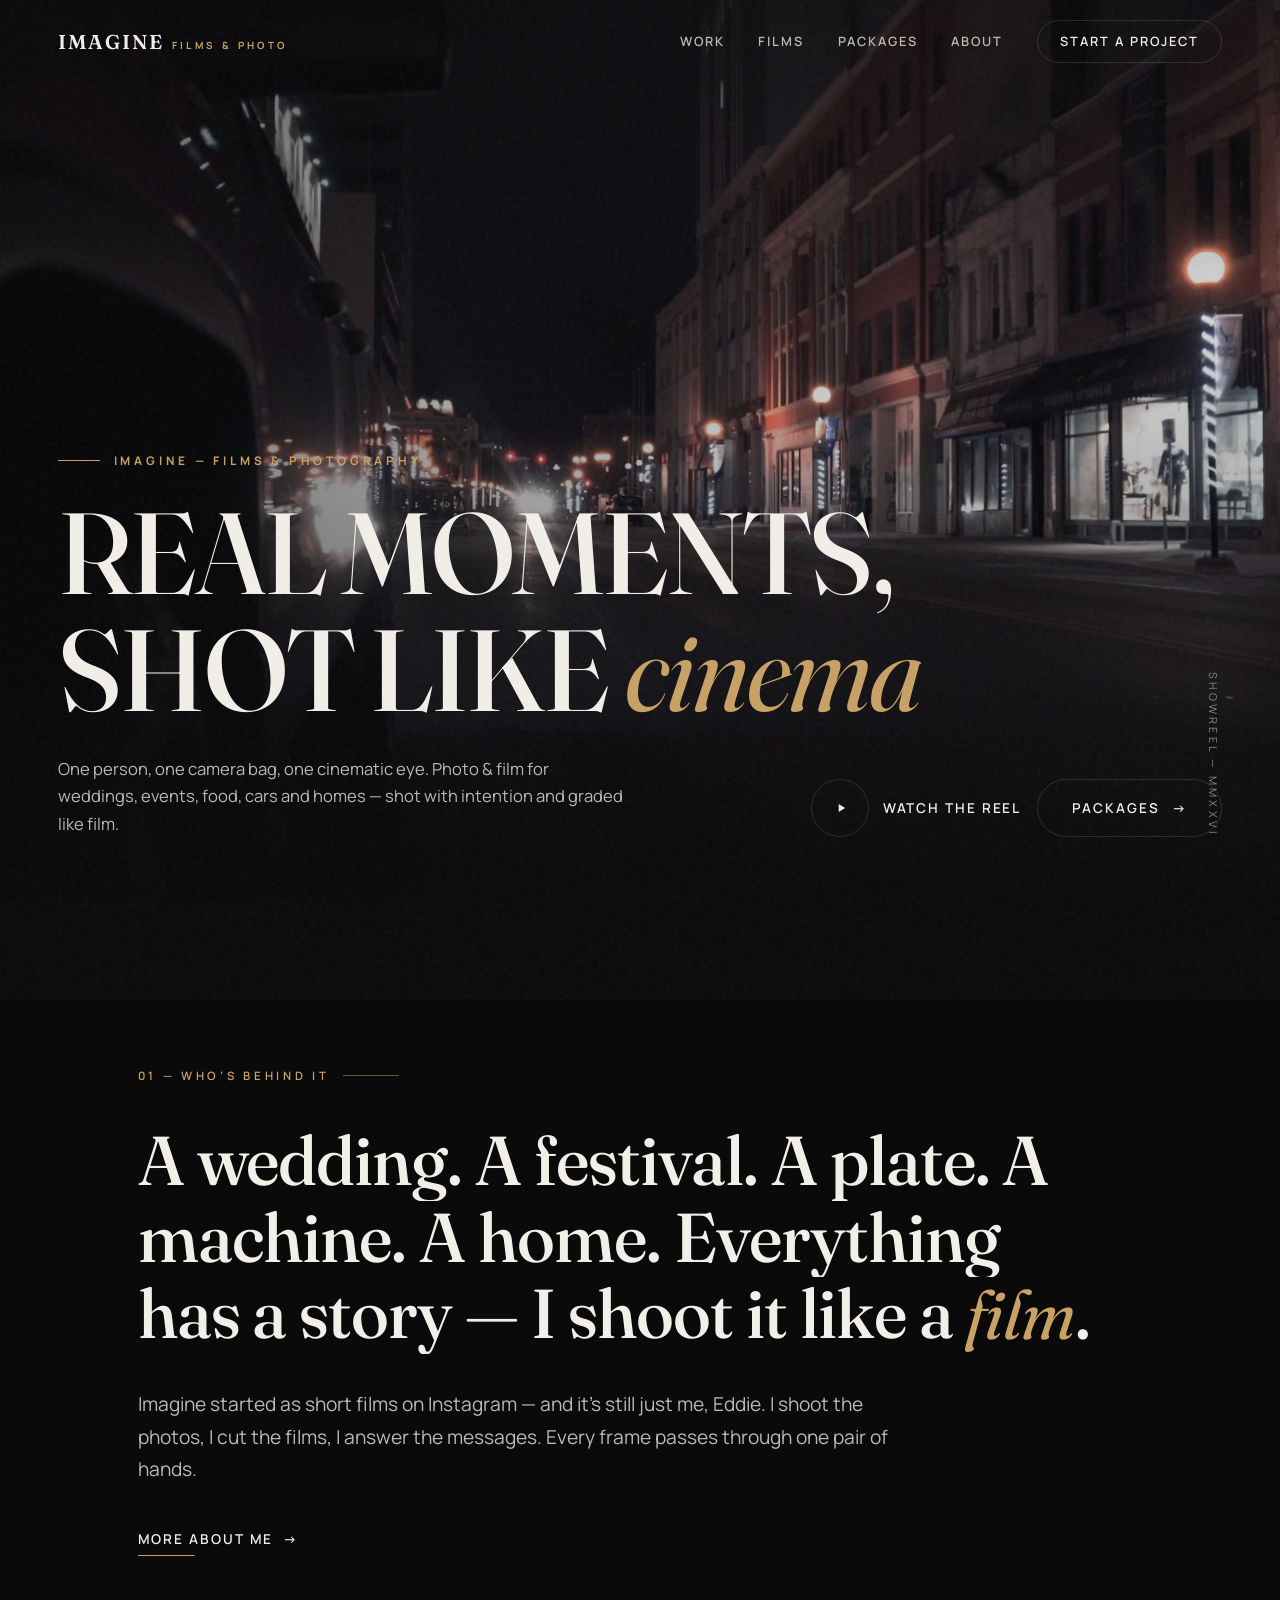
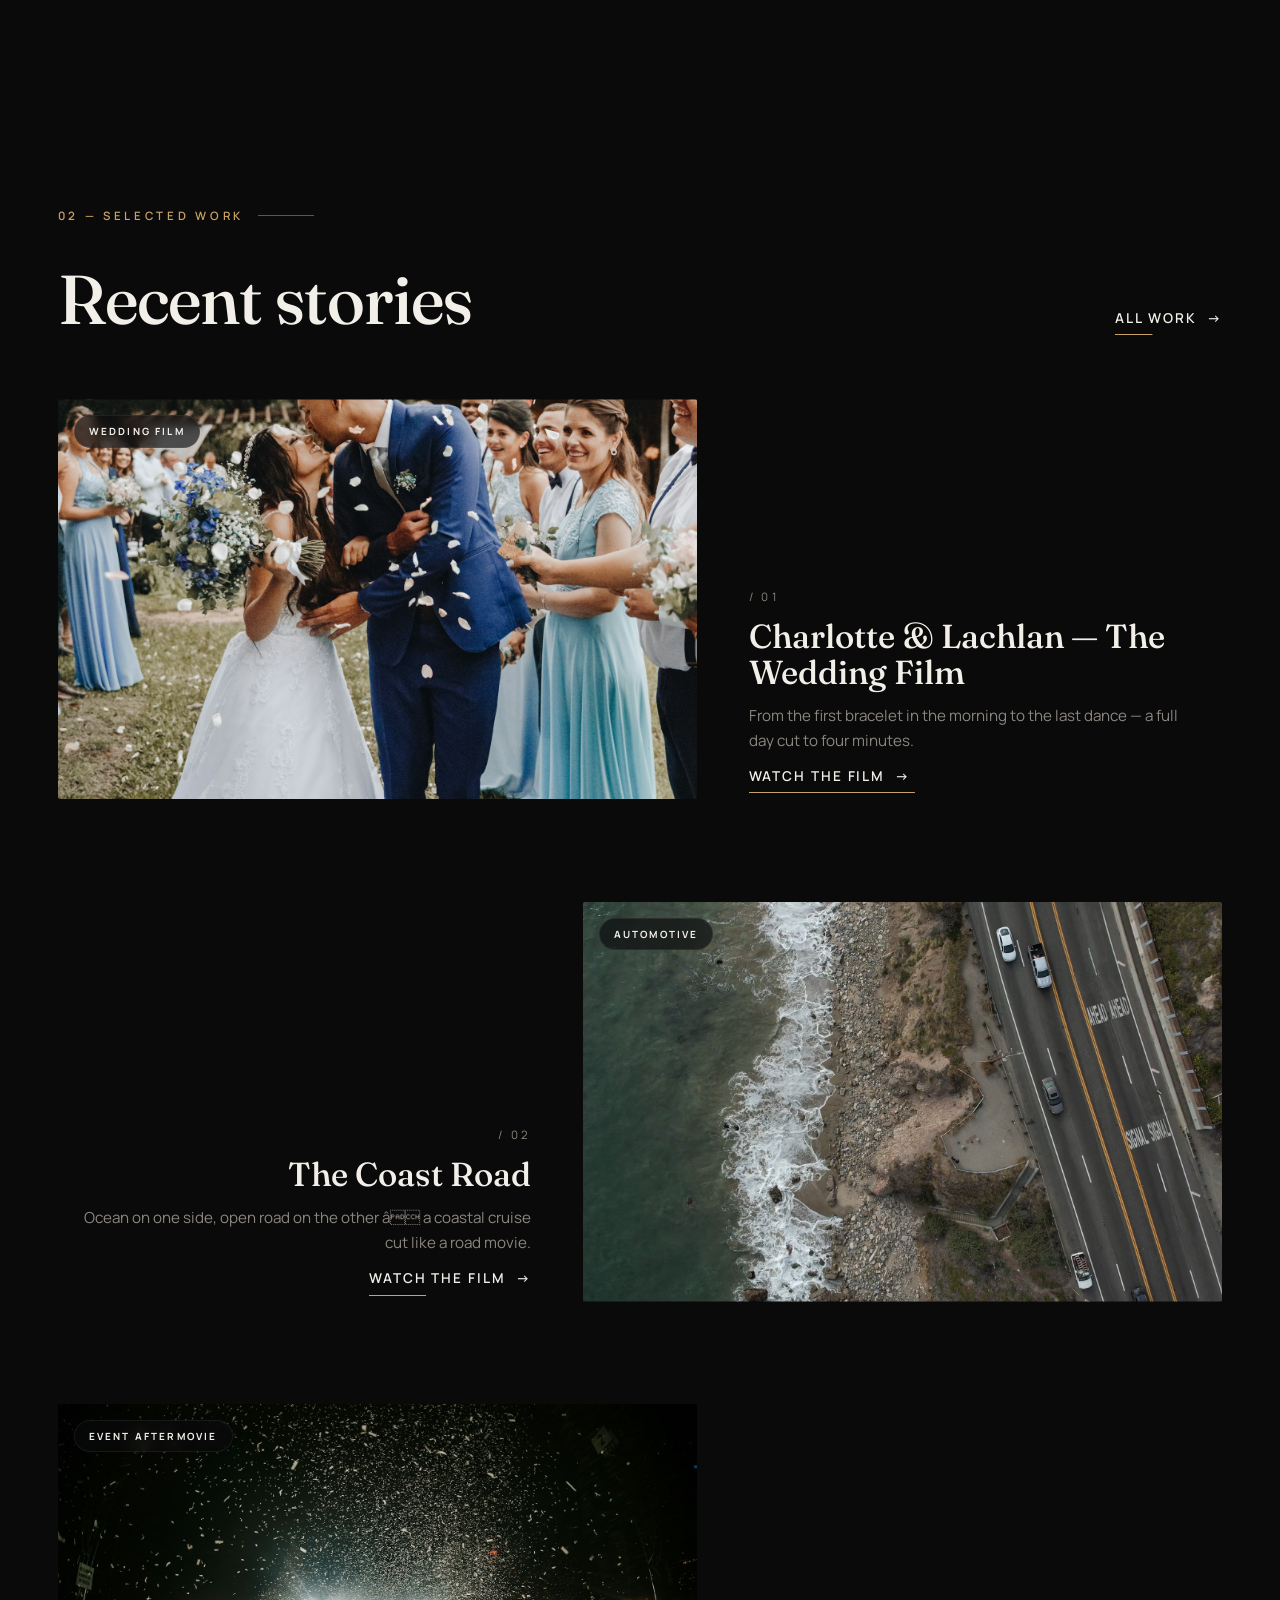
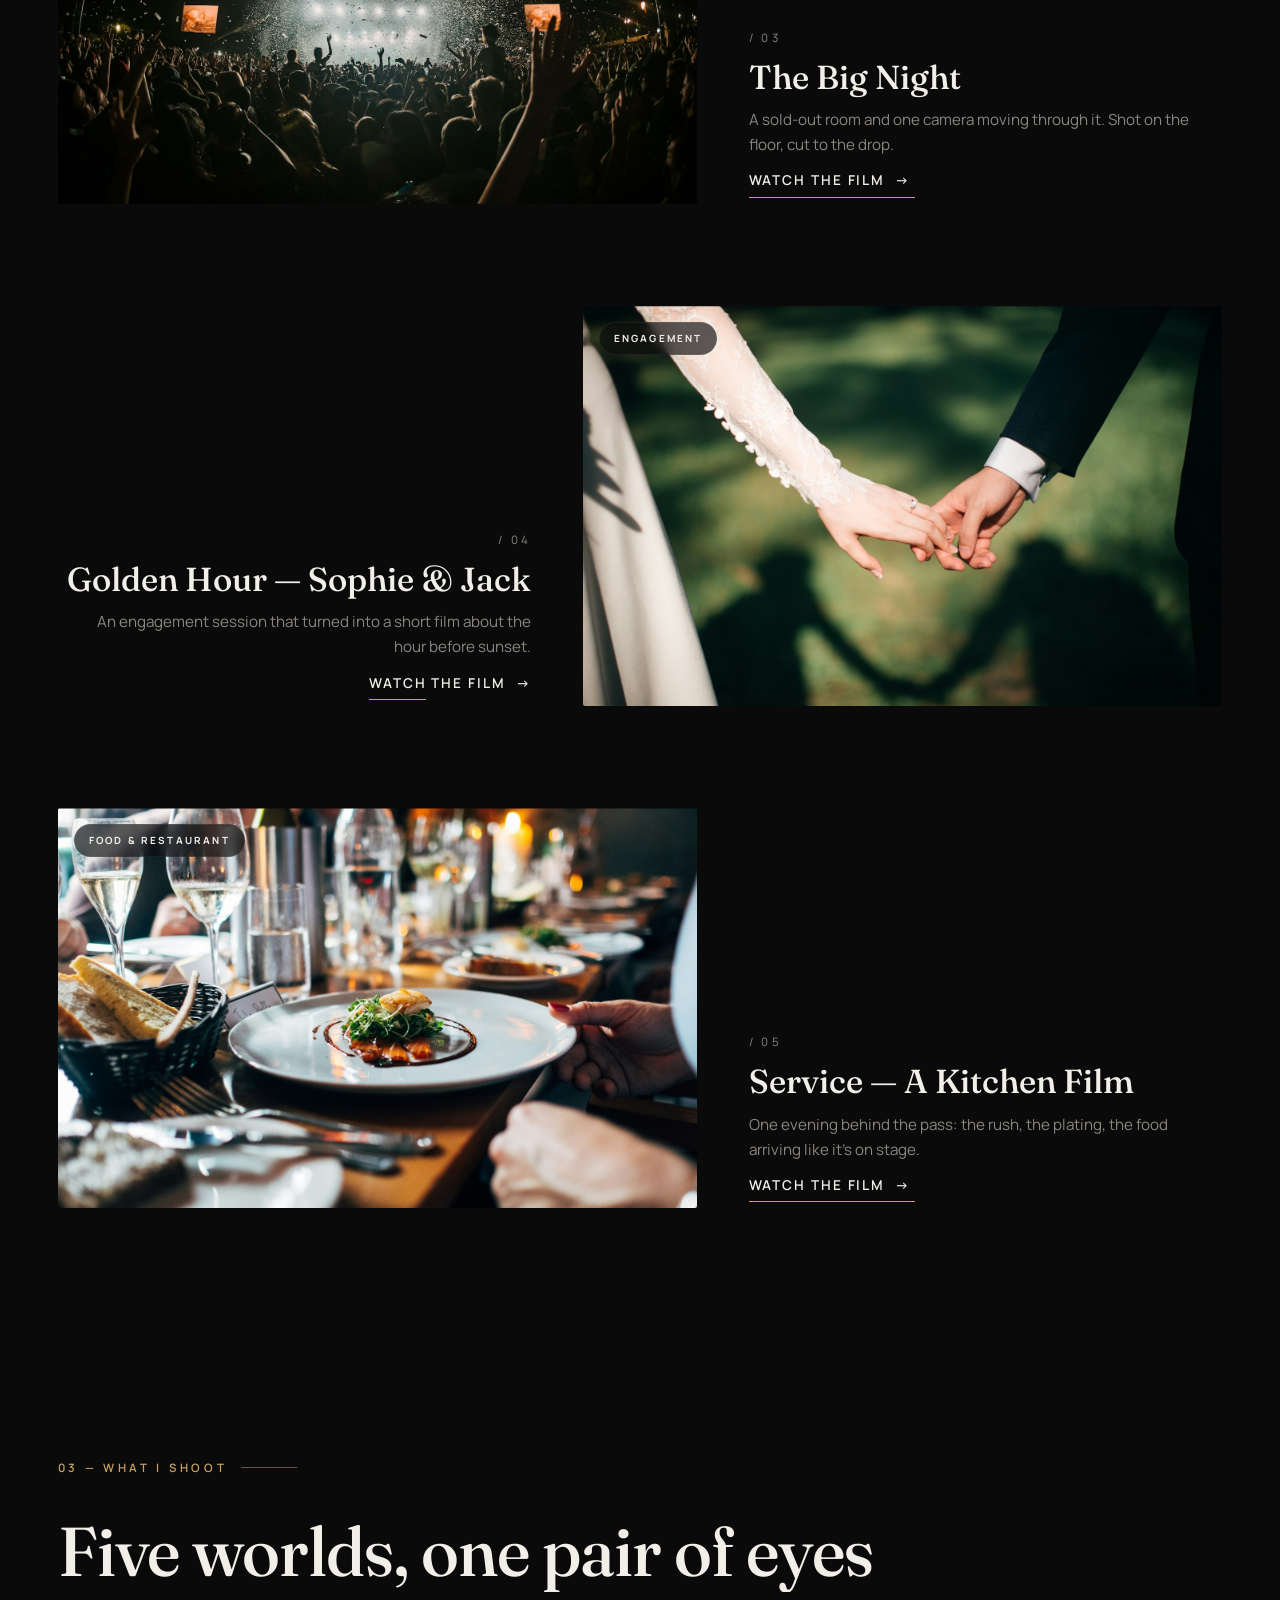
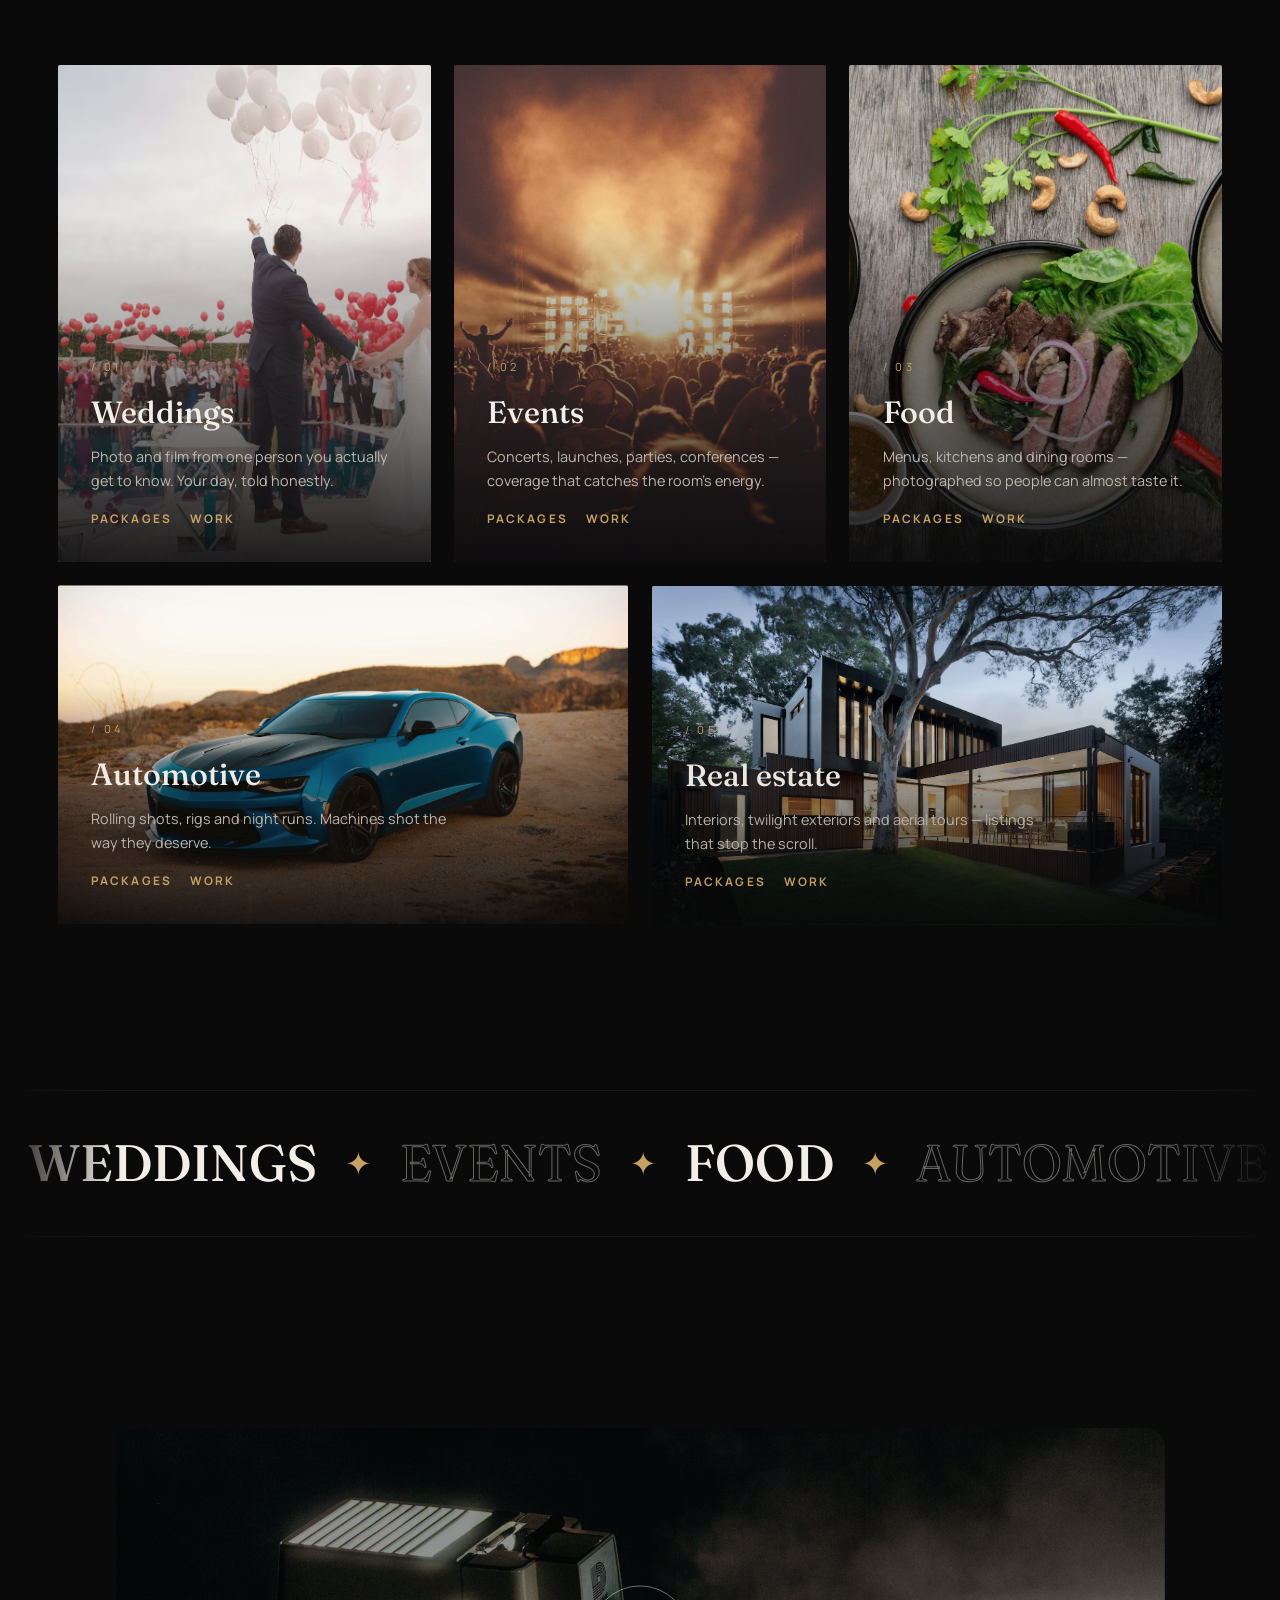
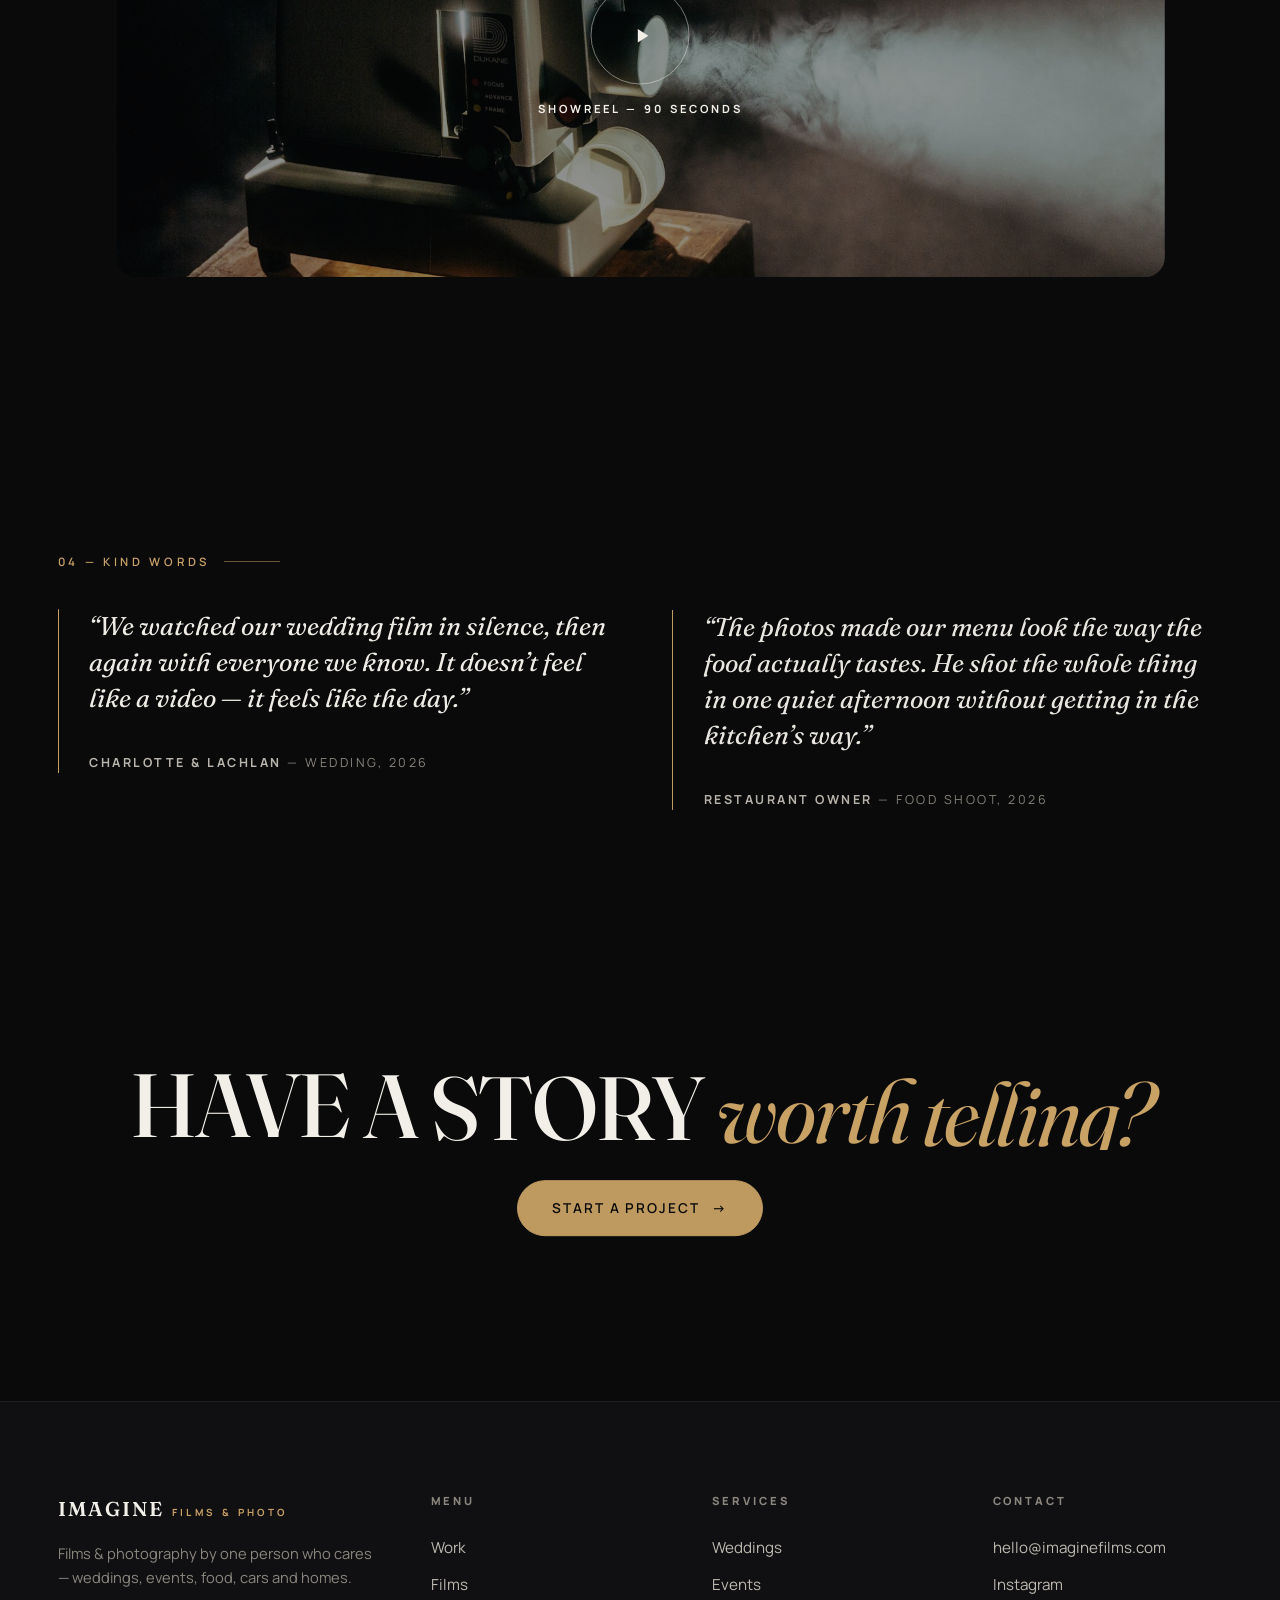
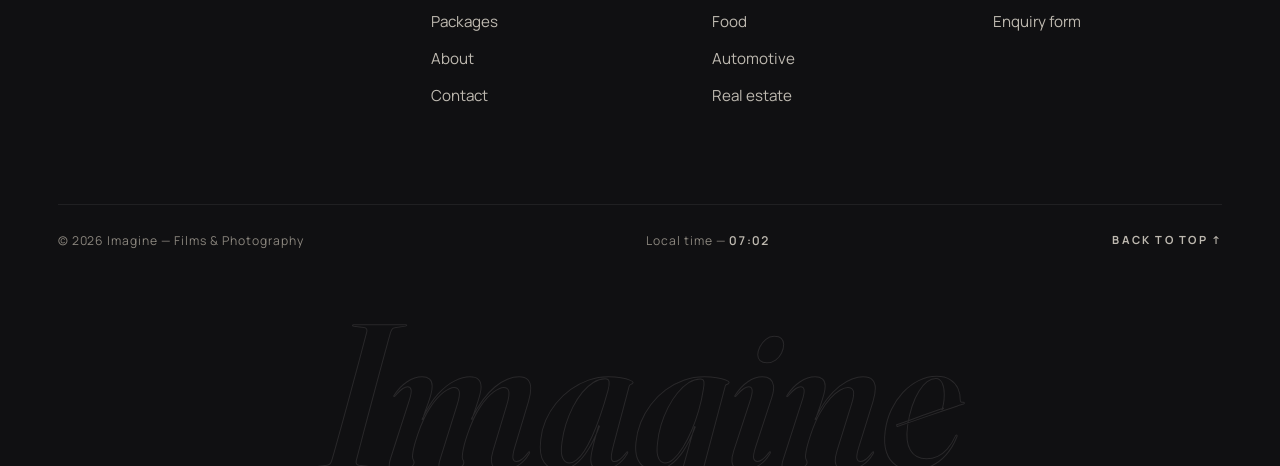
==== commit 31ed8f45: "Hero: Midnight Run night-drive footage; coastal aerial becomes The Coast Road Swapped per request — " ====
--- a/index.html
+++ b/index.html
@@ -115,14 +115,14 @@
 
           <article class="feature" data-reveal>
             <a href="films.html" class="feature-media has-video autoplay" data-parallax>
-              <img src="assets/img/car-05.jpg" alt="Hypercar in a lit showcase at night" loading="lazy">
+              <img src="assets/img/car-09.jpg" alt="Aerial of a coastal highway where the surf meets the road" loading="lazy">
               <video muted loop playsinline preload="metadata" src="assets/video/film-car-01.mp4"></video>
               <span class="feature-tag">Automotive</span>
             </a>
             <div class="feature-info">
               <span class="idx">/ 02</span>
-              <h3>Midnight Run</h3>
-              <p>Rolling shots, rig work and empty streets after midnight — a love letter to one owner’s dream build.</p>
+              <h3>The Coast Road</h3>
+              <p>Ocean on one side, open road on the other â a coastal cruise cut like a road movie.</p>
               <a class="link-line" href="films.html">Watch the film <span class="arr">→</span></a>
             </div>
           </article>
--- a/css/style.css
+++ b/css/style.css
@@ -242,6 +242,7 @@
 .hero-shade {
   position: absolute; inset: 0;
   background:
+    linear-gradient(90deg, rgba(10,10,11,0.42) 0%, rgba(10,10,11,0) 58%),
     linear-gradient(180deg, rgba(10,10,11,0.55) 0%, rgba(10,10,11,0.15) 35%, rgba(10,10,11,0.42) 70%, rgba(10,10,11,0.94) 100%);
 }
 .hero-content { position: relative; z-index: 5; width: 100%; padding: 0 var(--pad) clamp(48px, 7vh, 90px); max-width: 1500px; margin: 0 auto; }
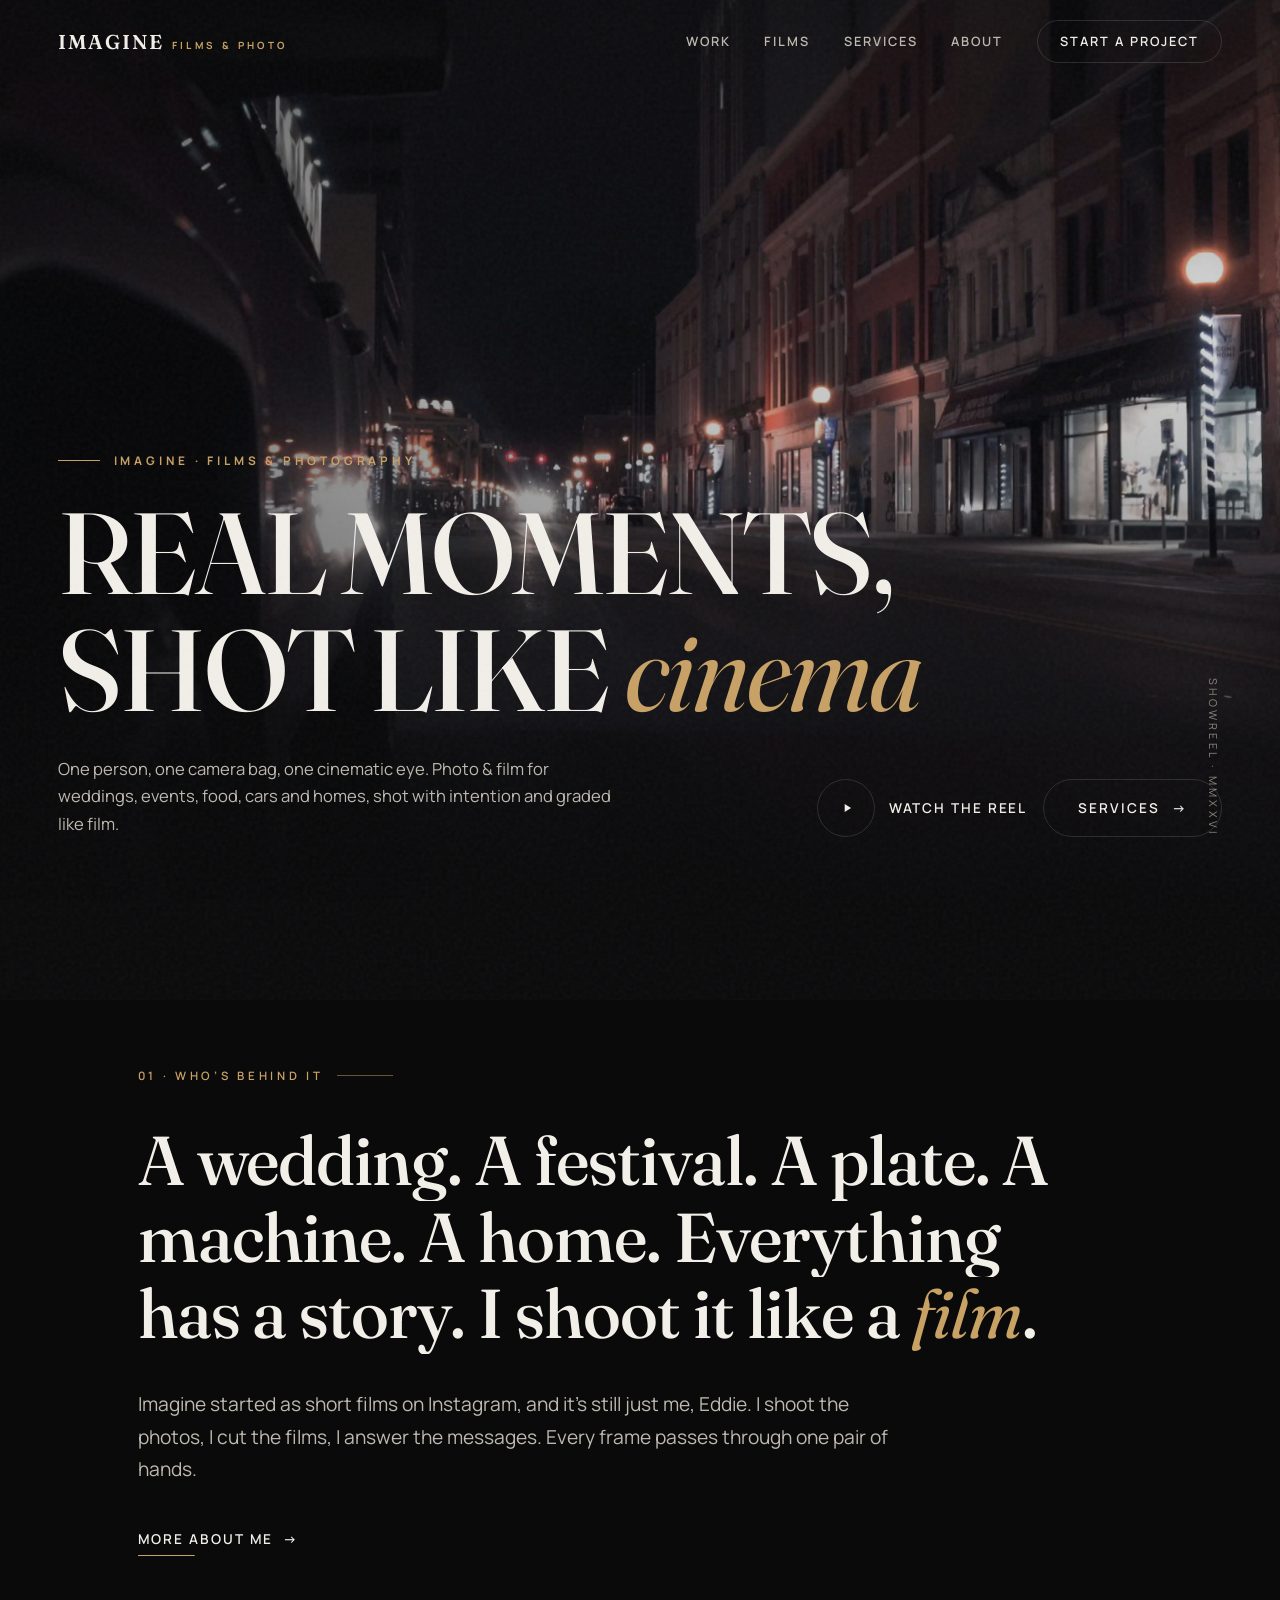
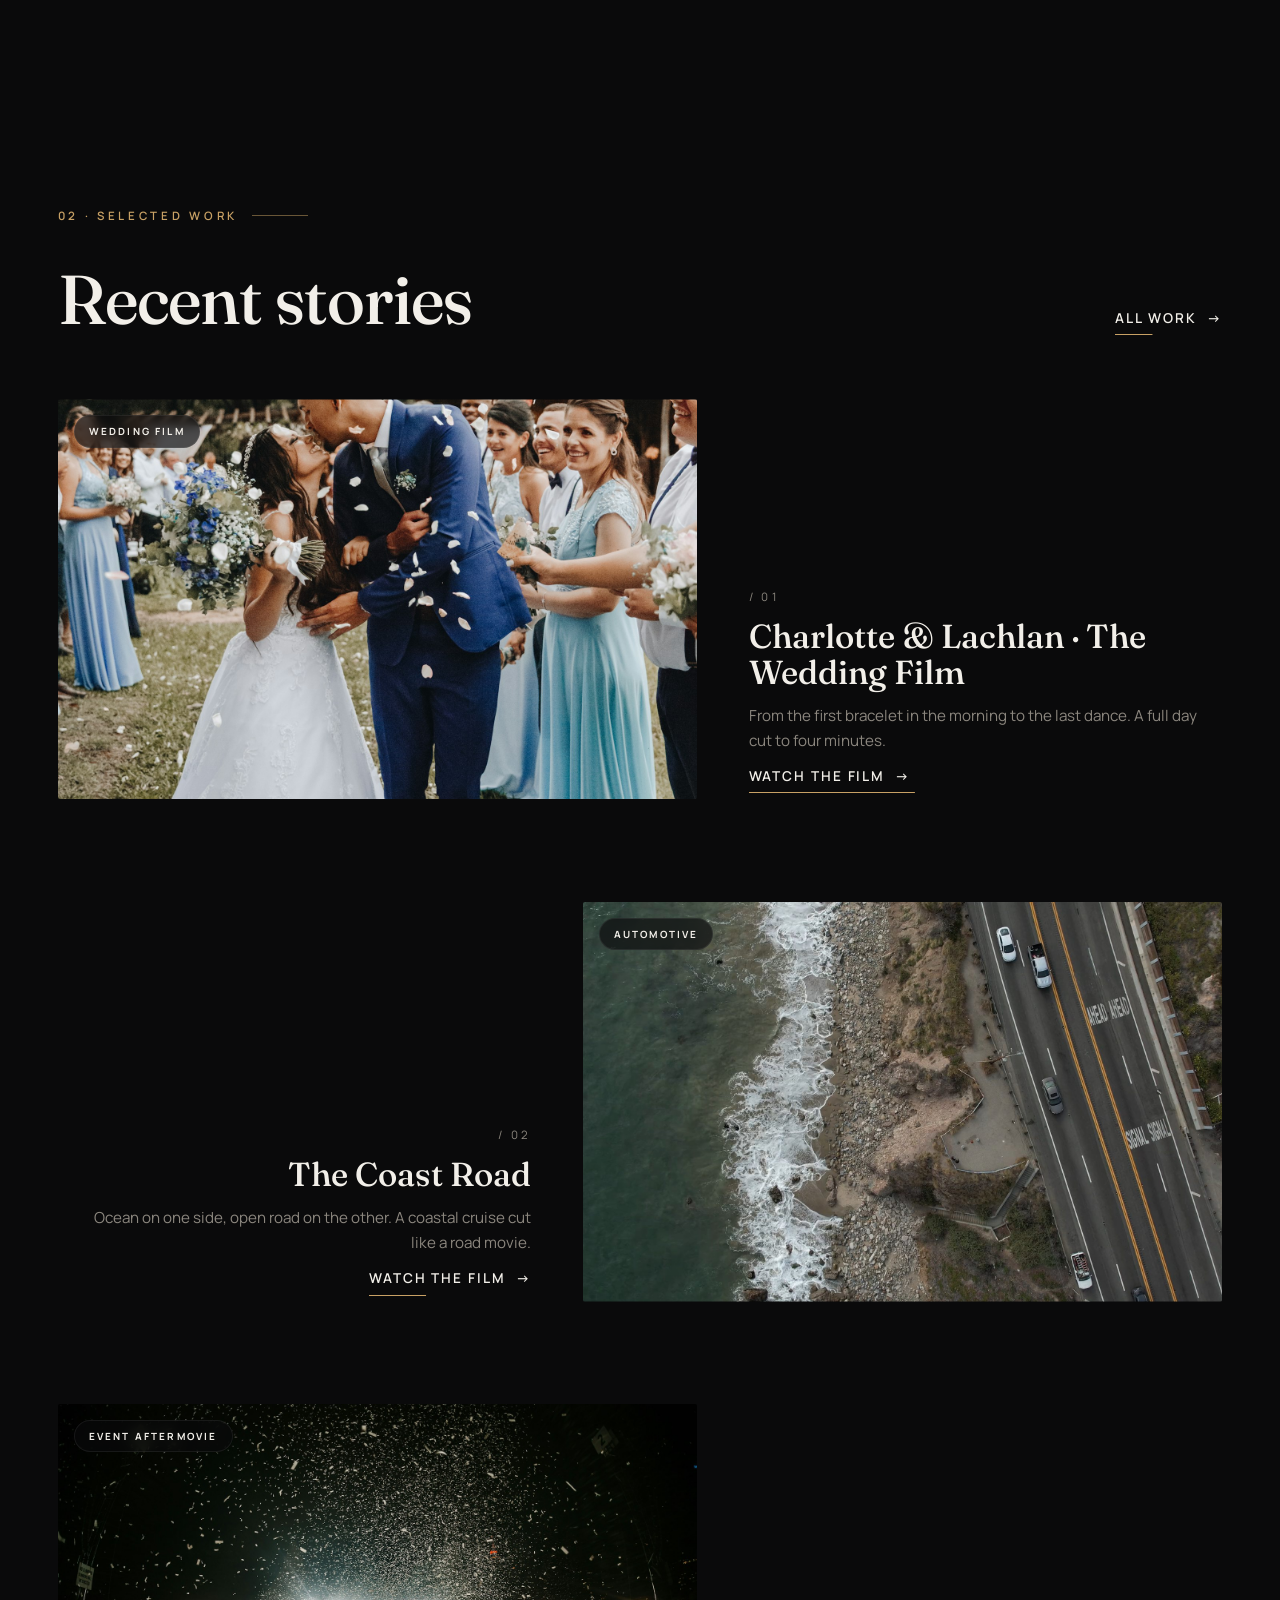
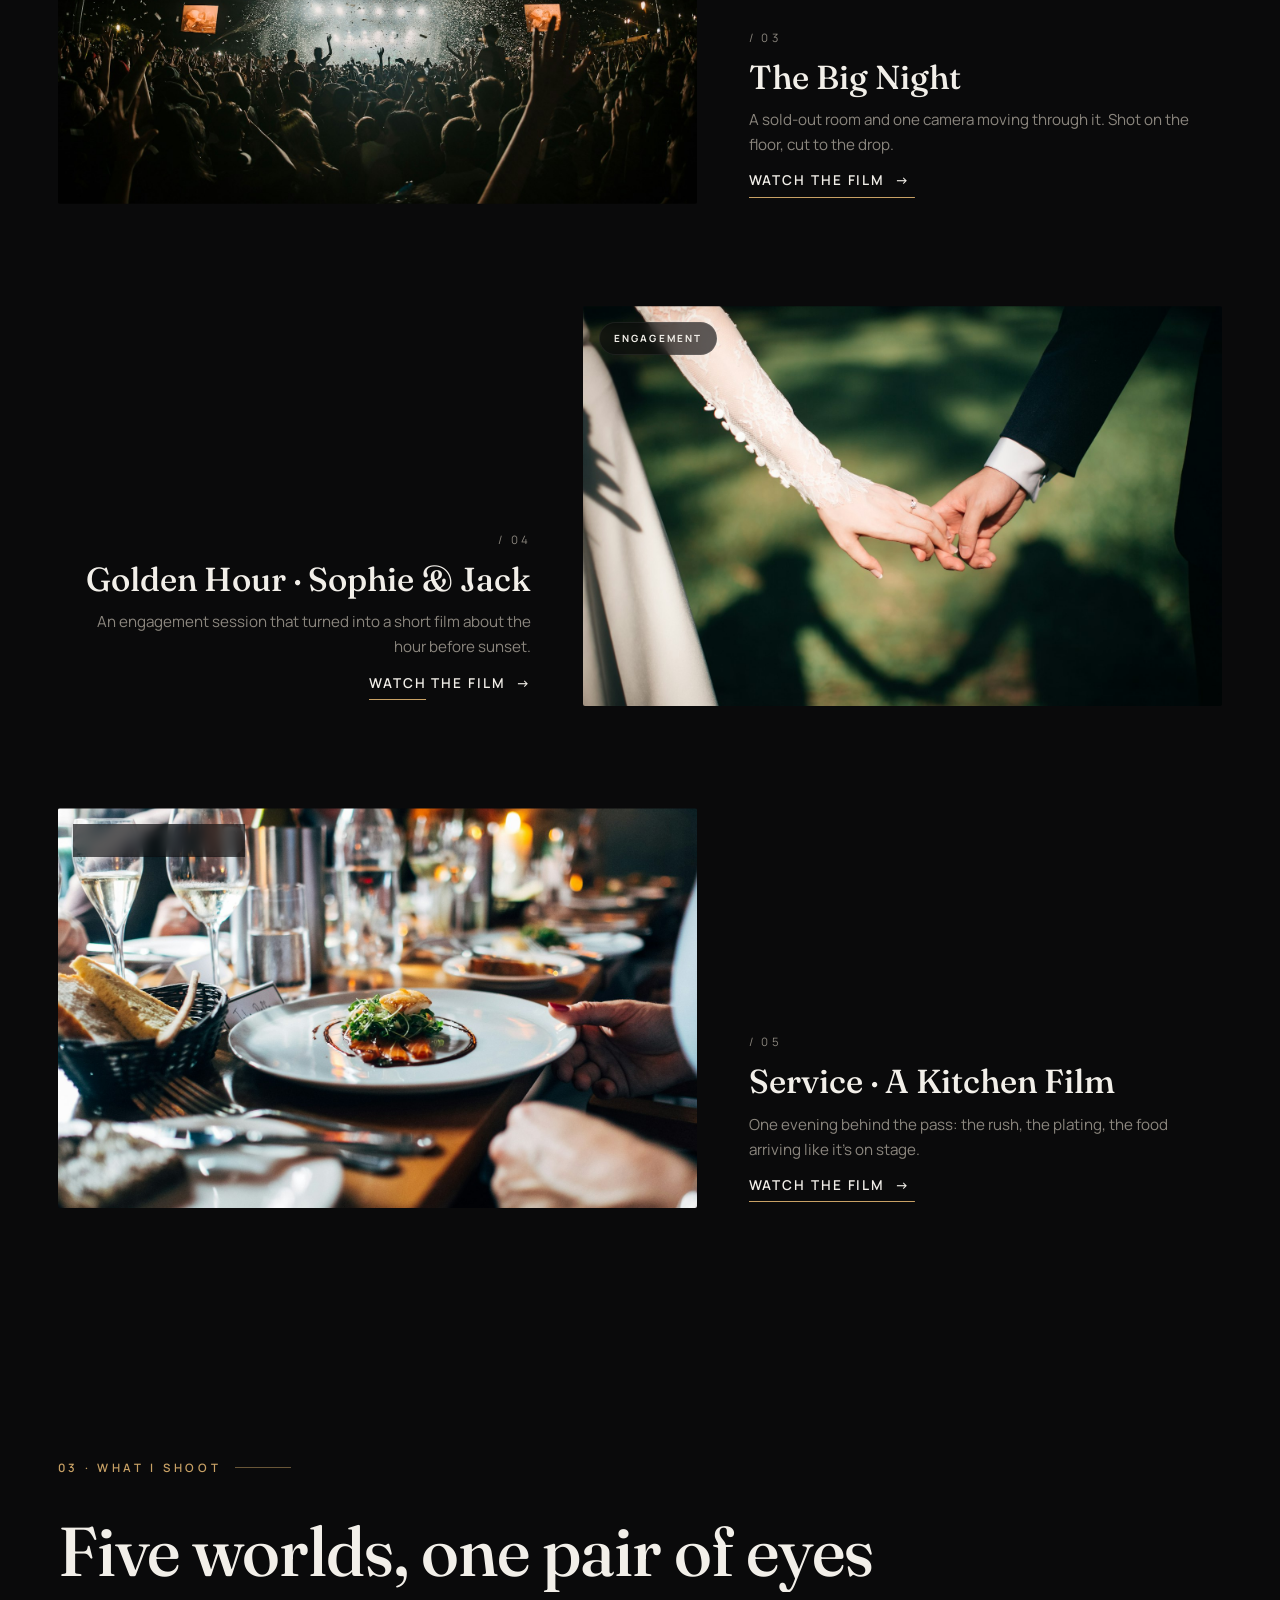
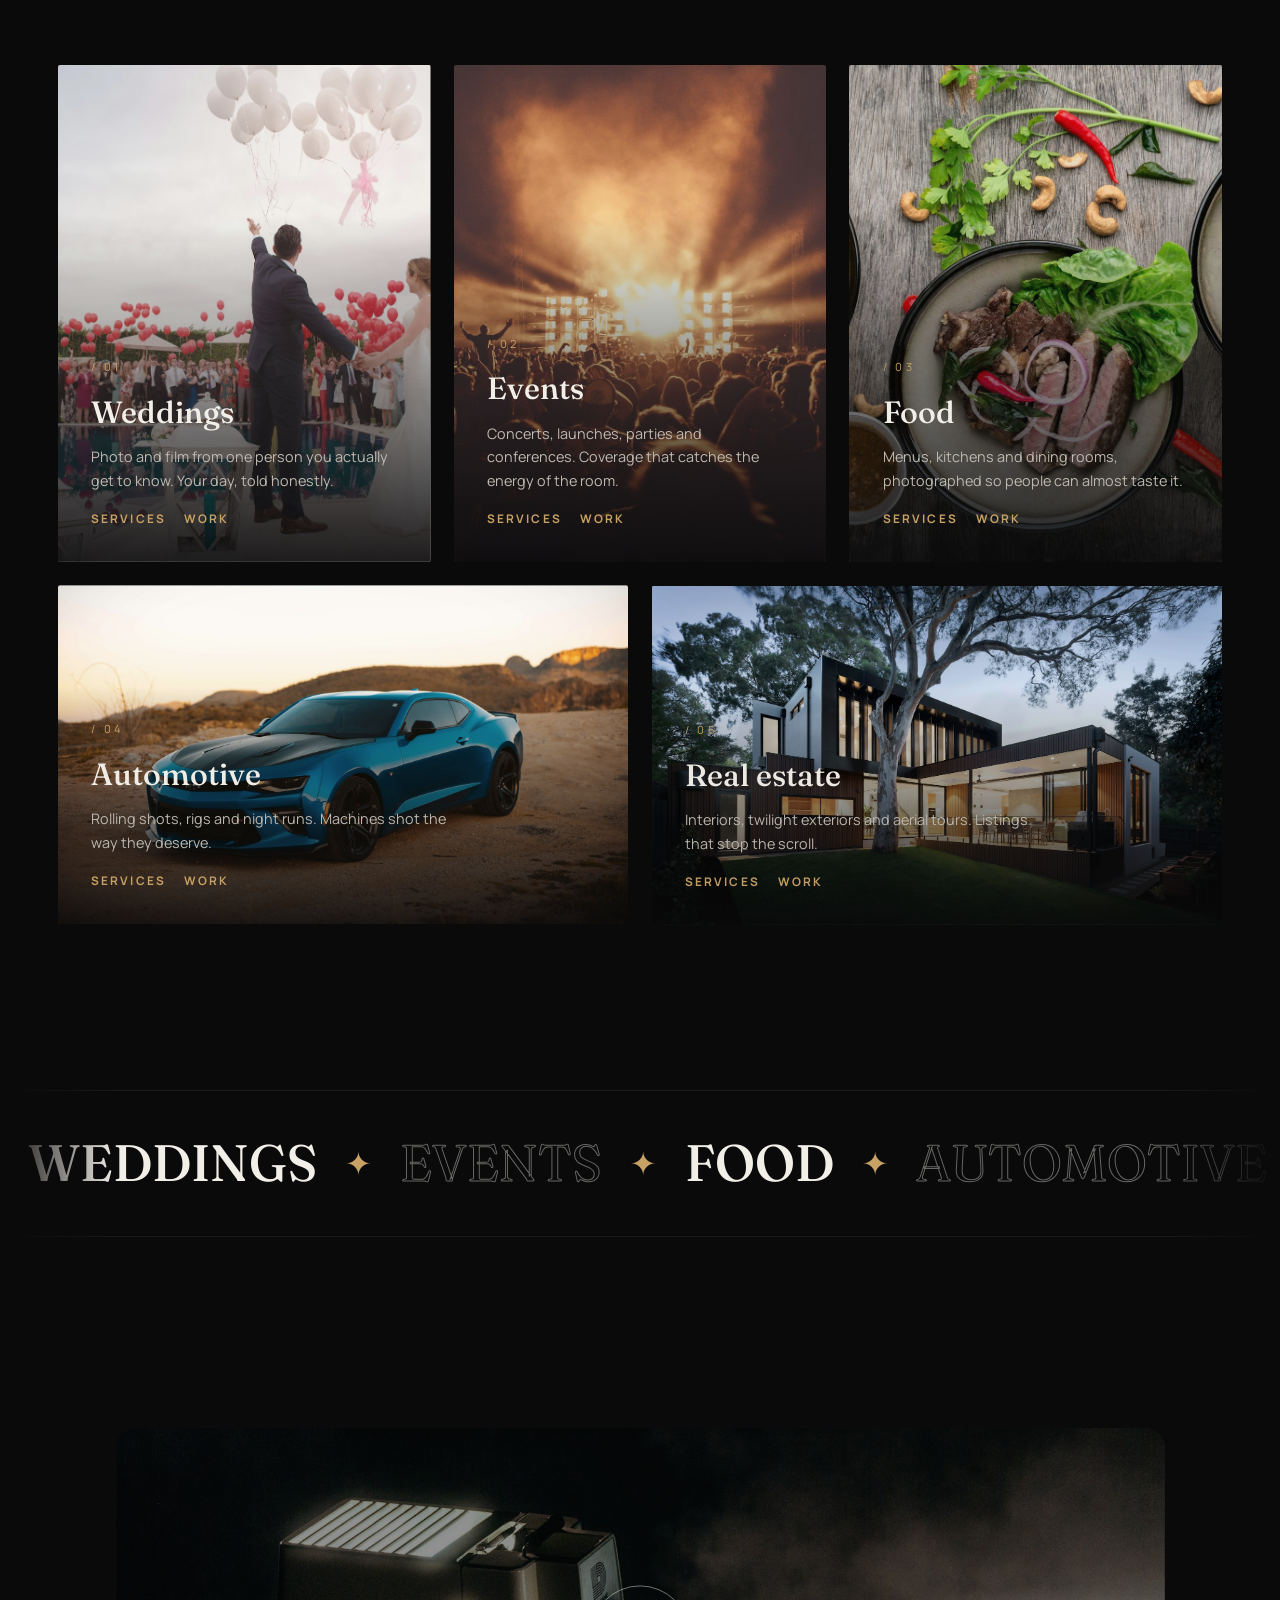
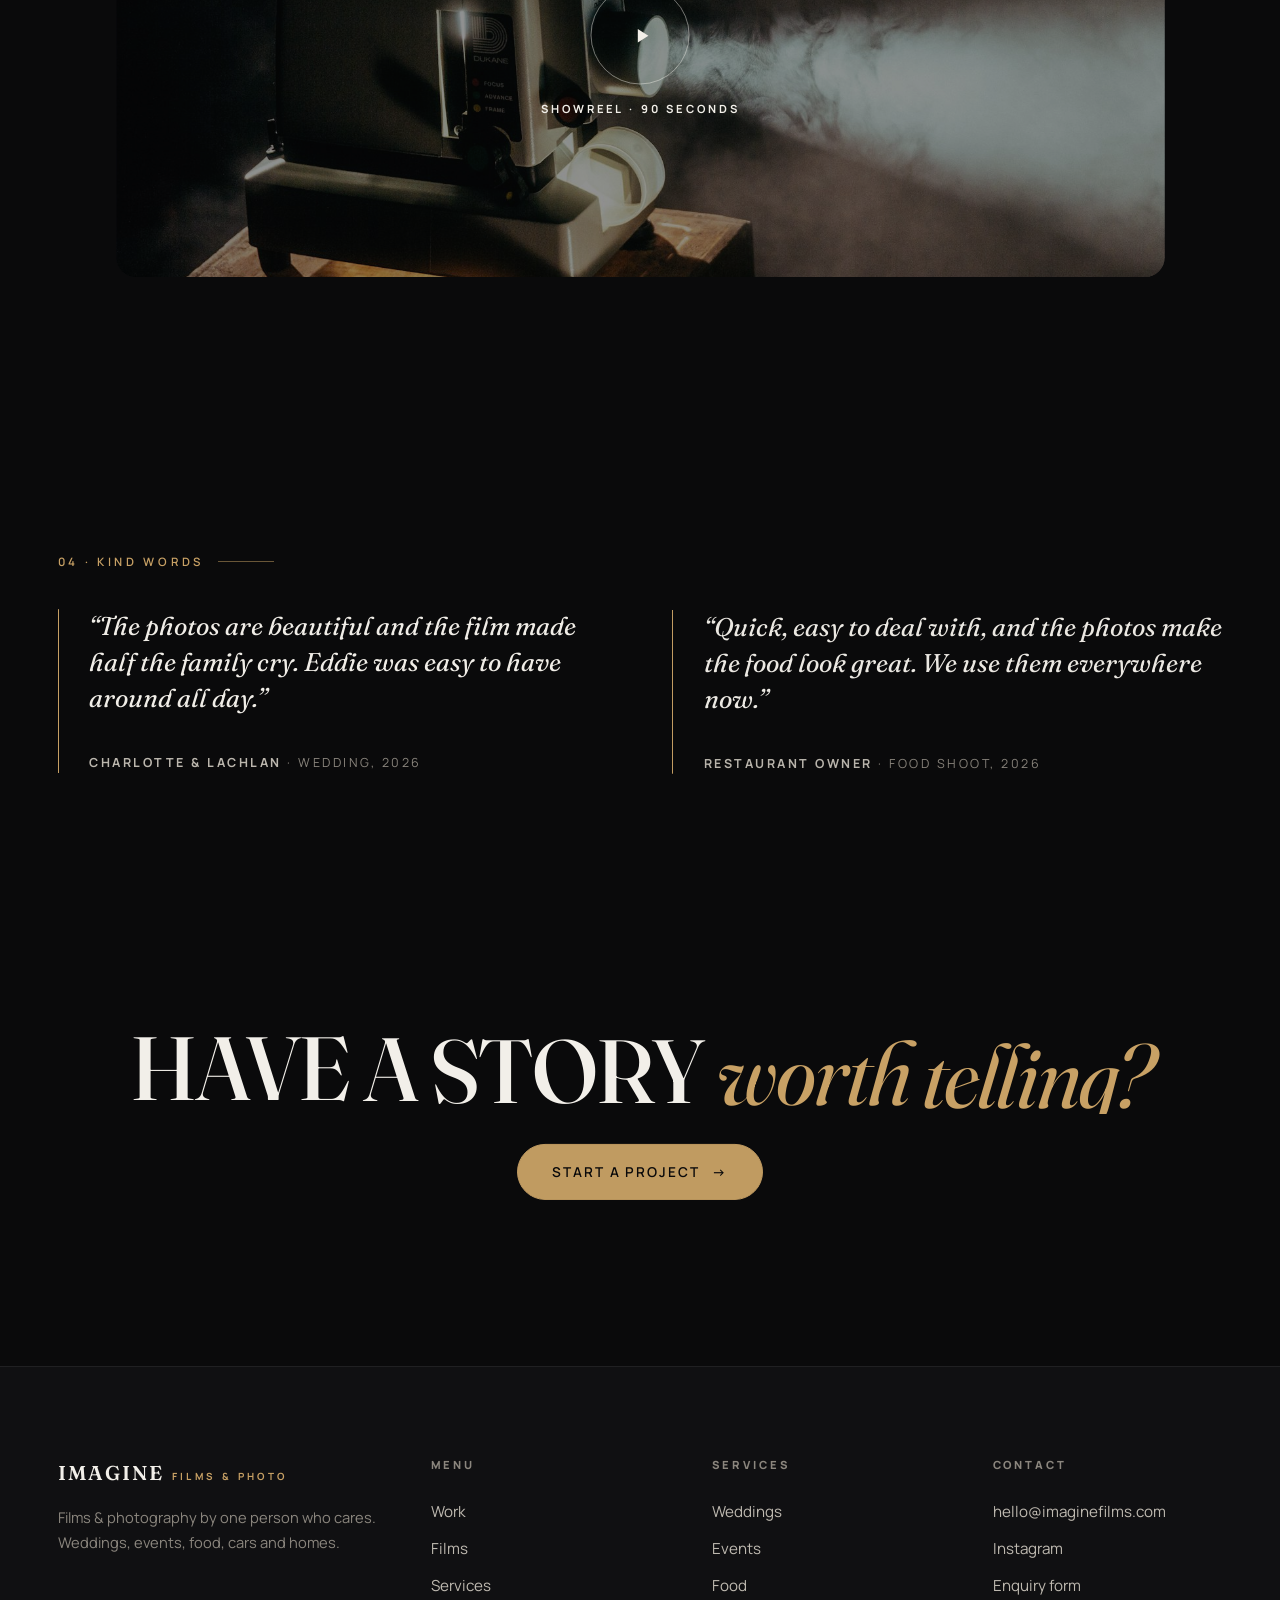
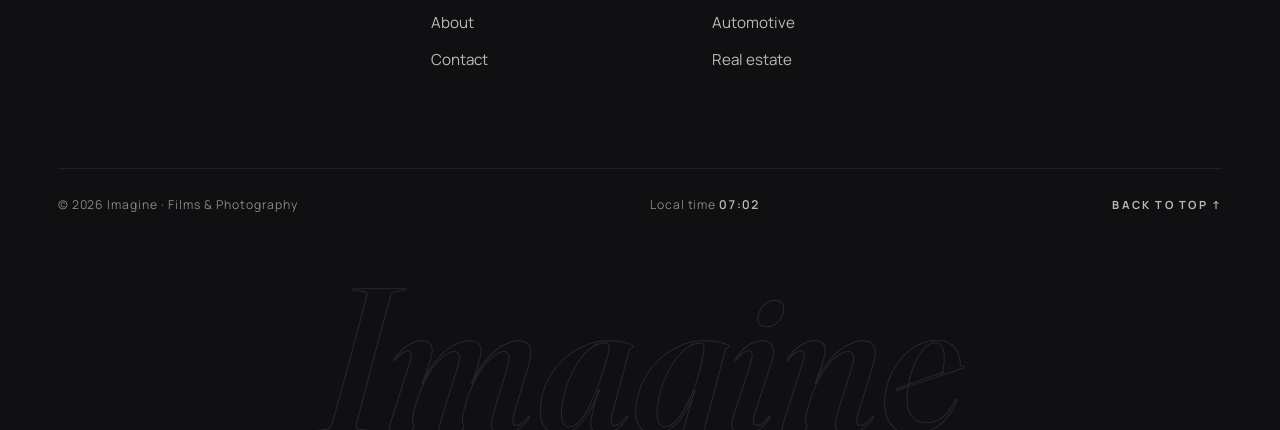
==== commit b7d53767: "Services page replaces tiered packages; no em dashes; plain reviews - packages.html is now a Service" ====
--- a/index.html
+++ b/index.html
@@ -3,10 +3,10 @@
 <head>
   <meta charset="utf-8">
   <meta name="viewport" content="width=device-width, initial-scale=1">
-  <title>Imagine — Films &amp; Photography</title>
-  <meta name="description" content="Imagine is one person shooting photo & film — weddings, events, food, cars and homes. Real moments, shot like cinema.">
-  <meta property="og:title" content="Imagine — Films & Photography">
-  <meta property="og:description" content="Films & photography by one person who cares — weddings, events, food, cars and homes.">
+  <title>Imagine · Films &amp; Photography</title>
+  <meta name="description" content="Imagine is one person shooting photo & film for weddings, events, food, cars and homes. Real moments, shot like cinema.">
+  <meta property="og:title" content="Imagine · Films & Photography">
+  <meta property="og:description" content="Films & photography by one person who cares. Weddings, events, food, cars and homes.">
   <meta property="og:image" content="assets/img/hero-poster.jpg">
   <link rel="icon" href="assets/img/favicon.svg" type="image/svg+xml">
   <link rel="preconnect" href="https://fonts.googleapis.com">
@@ -30,7 +30,7 @@
       <nav class="nav-links" aria-label="Main">
         <a href="work.html">Work</a>
         <a href="films.html">Films</a>
-        <a href="packages.html">Packages</a>
+        <a href="packages.html">Services</a>
         <a href="about.html">About</a>
         <a href="contact.html" class="nav-cta">Start a project</a>
       </nav>
@@ -42,7 +42,7 @@
     <a href="index.html" class="is-active">Home</a>
     <a href="work.html">Work</a>
     <a href="films.html">Films</a>
-    <a href="packages.html">Packages</a>
+    <a href="packages.html">Services</a>
     <a href="about.html">About</a>
     <a href="contact.html">Contact</a>
     <div class="mobile-meta"><span>@imagineshortfilms</span><span>Films &amp; Photography</span></div>
@@ -60,29 +60,29 @@
         <div class="hero-shade"></div>
       </div>
       <div class="hero-content">
-        <p class="hero-kicker" data-reveal data-delay="0.6">Imagine — Films &amp; Photography</p>
+        <p class="hero-kicker" data-reveal data-delay="0.6">Imagine · Films &amp; Photography</p>
         <h1 class="h-display hero-title" data-split data-split-delay="0.75"><span class="hl">Real moments,</span> <span class="hl">shot like <em>cinema</em></span></h1>
         <div class="hero-row">
-          <p class="hero-sub" data-reveal data-delay="1.05">One person, one camera bag, one cinematic eye. Photo &amp; film for weddings, events, food, cars and homes — shot with intention and graded like film.</p>
+          <p class="hero-sub" data-reveal data-delay="1.05">One person, one camera bag, one cinematic eye. Photo &amp; film for weddings, events, food, cars and homes, shot with intention and graded like film.</p>
           <div class="hero-actions" data-reveal data-delay="1.2">
-            <button class="play-pill" data-lightbox-video="assets/video/showreel.mp4" data-title="Showreel — Imagine">
+            <button class="play-pill" data-lightbox-video="assets/video/showreel.mp4" data-title="Showreel · Imagine">
               <span class="ring"><svg viewBox="0 0 24 24" aria-hidden="true"><path d="M8 5v14l11-7z"/></svg></span>
               Watch the reel
             </button>
-            <a href="packages.html" class="btn">Packages <span class="arr">→</span></a>
-          </div>
-        </div>
-      </div>
-      <span class="hero-meta">Showreel — MMXXVI</span>
+            <a href="packages.html" class="btn">Services <span class="arr">→</span></a>
+          </div>
+        </div>
+      </div>
+      <span class="hero-meta">Showreel · MMXXVI</span>
       <span class="scroll-cue" aria-hidden="true"></span>
     </section>
 
     <!-- STATEMENT -->
     <section class="section-lg">
       <div class="container statement">
-        <p class="label">01 — Who’s behind it</p>
-        <h2 class="h-xl" data-split>A wedding. A festival. A plate. A machine. A home. Everything has a story — I shoot it like&nbsp;a&nbsp;<em>film</em>.</h2>
-        <p class="lead mt-1" data-reveal>Imagine started as short films on Instagram — and it’s still just me, Eddie. I shoot the photos, I cut the films, I answer the messages. Every frame passes through one pair of hands.</p>
+        <p class="label">01 · Who’s behind it</p>
+        <h2 class="h-xl" data-split>A wedding. A festival. A plate. A machine. A home. Everything has a story. I shoot it like&nbsp;a&nbsp;<em>film</em>.</h2>
+        <p class="lead mt-1" data-reveal>Imagine started as short films on Instagram, and it’s still just me, Eddie. I shoot the photos, I cut the films, I answer the messages. Every frame passes through one pair of hands.</p>
         <p class="mt-1" data-reveal><a class="link-line" href="about.html">More about me <span class="arr">→</span></a></p>
       </div>
     </section>
@@ -92,7 +92,7 @@
       <div class="container">
         <div class="head-row">
           <div>
-            <p class="label">02 — Selected Work</p>
+            <p class="label">02 · Selected Work</p>
             <h2 class="h-xl" data-split>Recent stories</h2>
           </div>
           <a href="work.html" class="link-line" data-reveal>All work <span class="arr">→</span></a>
@@ -107,8 +107,8 @@
             </a>
             <div class="feature-info">
               <span class="idx">/ 01</span>
-              <h3>Charlotte &amp; Lachlan — The Wedding Film</h3>
-              <p>From the first bracelet in the morning to the last dance — a full day cut to four minutes.</p>
+              <h3>Charlotte &amp; Lachlan · The Wedding Film</h3>
+              <p>From the first bracelet in the morning to the last dance. A full day cut to four minutes.</p>
               <a class="link-line" href="films.html">Watch the film <span class="arr">→</span></a>
             </div>
           </article>
@@ -122,7 +122,7 @@
             <div class="feature-info">
               <span class="idx">/ 02</span>
               <h3>The Coast Road</h3>
-              <p>Ocean on one side, open road on the other â a coastal cruise cut like a road movie.</p>
+              <p>Ocean on one side, open road on the other. A coastal cruise cut like a road movie.</p>
               <a class="link-line" href="films.html">Watch the film <span class="arr">→</span></a>
             </div>
           </article>
@@ -149,7 +149,7 @@
             </a>
             <div class="feature-info">
               <span class="idx">/ 04</span>
-              <h3>Golden Hour — Sophie &amp; Jack</h3>
+              <h3>Golden Hour · Sophie &amp; Jack</h3>
               <p>An engagement session that turned into a short film about the hour before sunset.</p>
               <a class="link-line" href="films.html">Watch the film <span class="arr">→</span></a>
             </div>
@@ -163,7 +163,7 @@
             </a>
             <div class="feature-info">
               <span class="idx">/ 05</span>
-              <h3>Service — A Kitchen Film</h3>
+              <h3>Service · A Kitchen Film</h3>
               <p>One evening behind the pass: the rush, the plating, the food arriving like it’s on stage.</p>
               <a class="link-line" href="films.html">Watch the film <span class="arr">→</span></a>
             </div>
@@ -175,7 +175,7 @@
     <!-- SERVICES -->
     <section class="section-lg">
       <div class="container">
-        <p class="label">03 — What I shoot</p>
+        <p class="label">03 · What I shoot</p>
         <h2 class="h-xl mb-2" data-split>Five worlds, one pair of eyes</h2>
         <div class="grid-services">
           <article class="service-card" data-reveal>
@@ -185,7 +185,7 @@
               <h3>Weddings</h3>
               <p>Photo and film from one person you actually get to know. Your day, told honestly.</p>
               <div class="service-links">
-                <a href="packages.html#weddings">Packages</a>
+                <a href="packages.html#weddings">Services</a>
                 <a href="work.html">Work</a>
               </div>
             </div>
@@ -195,9 +195,9 @@
             <div class="service-body">
               <span class="num">/ 02</span>
               <h3>Events</h3>
-              <p>Concerts, launches, parties, conferences — coverage that catches the room’s energy.</p>
-              <div class="service-links">
-                <a href="packages.html#events">Packages</a>
+              <p>Concerts, launches, parties and conferences. Coverage that catches the energy of the room.</p>
+              <div class="service-links">
+                <a href="packages.html#events">Services</a>
                 <a href="work.html">Work</a>
               </div>
             </div>
@@ -207,9 +207,9 @@
             <div class="service-body">
               <span class="num">/ 03</span>
               <h3>Food</h3>
-              <p>Menus, kitchens and dining rooms — photographed so people can almost taste it.</p>
-              <div class="service-links">
-                <a href="packages.html#food">Packages</a>
+              <p>Menus, kitchens and dining rooms, photographed so people can almost taste it.</p>
+              <div class="service-links">
+                <a href="packages.html#food">Services</a>
                 <a href="work.html">Work</a>
               </div>
             </div>
@@ -221,7 +221,7 @@
               <h3>Automotive</h3>
               <p>Rolling shots, rigs and night runs. Machines shot the way they deserve.</p>
               <div class="service-links">
-                <a href="packages.html#automotive">Packages</a>
+                <a href="packages.html#automotive">Services</a>
                 <a href="work.html">Work</a>
               </div>
             </div>
@@ -231,9 +231,9 @@
             <div class="service-body">
               <span class="num">/ 05</span>
               <h3>Real estate</h3>
-              <p>Interiors, twilight exteriors and aerial tours — listings that stop the scroll.</p>
-              <div class="service-links">
-                <a href="packages.html#realestate">Packages</a>
+              <p>Interiors, twilight exteriors and aerial tours. Listings that stop the scroll.</p>
+              <div class="service-links">
+                <a href="packages.html#realestate">Services</a>
                 <a href="work.html">Work</a>
               </div>
             </div>
@@ -253,11 +253,11 @@
     <!-- SHOWREEL -->
     <section class="section-lg">
       <div class="container">
-        <div class="reel-band" data-lightbox-video="assets/video/showreel.mp4" data-title="Showreel — Imagine" role="button" tabindex="0" aria-label="Play showreel">
+        <div class="reel-band" data-lightbox-video="assets/video/showreel.mp4" data-title="Showreel · Imagine" role="button" tabindex="0" aria-label="Play showreel">
           <img src="assets/img/bts-01.jpg" alt="Film light on a production set" loading="lazy">
           <div class="reel-center">
             <span class="ring"><svg viewBox="0 0 24 24" aria-hidden="true"><path d="M8 5v14l11-7z"/></svg></span>
-            <span class="reel-note">Showreel — 90 seconds</span>
+            <span class="reel-note">Showreel · 90 seconds</span>
           </div>
         </div>
       </div>
@@ -266,15 +266,15 @@
     <!-- TESTIMONIALS -->
     <section class="section">
       <div class="container">
-        <p class="label">04 — Kind words</p>
+        <p class="label">04 · Kind words</p>
         <div class="grid-2 mt-1">
           <div class="quote-card" data-reveal>
-            <blockquote>“We watched our wedding film in silence, then again with everyone we know. It doesn’t feel like a video — it feels like the day.”</blockquote>
-            <cite><b>Charlotte &amp; Lachlan</b> — Wedding, 2026</cite>
+            <blockquote>“The photos are beautiful and the film made half the family cry. Eddie was easy to have around all day.”</blockquote>
+            <cite><b>Charlotte &amp; Lachlan</b> · Wedding, 2026</cite>
           </div>
           <div class="quote-card" data-reveal data-delay="0.12">
-            <blockquote>“The photos made our menu look the way the food actually tastes. He shot the whole thing in one quiet afternoon without getting in the kitchen’s way.”</blockquote>
-            <cite><b>Restaurant owner</b> — Food shoot, 2026</cite>
+            <blockquote>“Quick, easy to deal with, and the photos make the food look great. We use them everywhere now.”</blockquote>
+            <cite><b>Restaurant owner</b> · Food shoot, 2026</cite>
           </div>
         </div>
       </div>
@@ -293,13 +293,13 @@
       <div class="footer-main">
         <div class="footer-brand">
           <a href="index.html" class="logo"><b>Imagine</b><span>Films &amp; Photo</span></a>
-          <p>Films &amp; photography by one person who cares — weddings, events, food, cars and homes.</p>
+          <p>Films &amp; photography by one person who cares. Weddings, events, food, cars and homes.</p>
         </div>
         <div class="footer-col">
           <h5>Menu</h5>
           <a href="work.html">Work</a>
           <a href="films.html">Films</a>
-          <a href="packages.html">Packages</a>
+          <a href="packages.html">Services</a>
           <a href="about.html">About</a>
           <a href="contact.html">Contact</a>
         </div>
@@ -319,8 +319,8 @@
         </div>
       </div>
       <div class="footer-bottom">
-        <span>© <span data-year>2026</span> Imagine — Films &amp; Photography</span>
-        <span class="f-time">Local time — <b data-time>--:--</b></span>
+        <span>© <span data-year>2026</span> Imagine · Films &amp; Photography</span>
+        <span class="f-time">Local time <b data-time>--:--</b></span>
         <button class="up" data-scroll-top>Back to top ↑</button>
       </div>
       <div class="footer-mark" aria-hidden="true">Imagine</div>
--- a/css/style.css
+++ b/css/style.css
@@ -496,6 +496,17 @@
 .pkg-list li.soft { color: var(--muted); }
 .pkg-card .btn { justify-content: center; }
 
+/* plain service blocks: heading + quote button left, offering list right */
+.svc-block {
+  display: grid; grid-template-columns: 0.85fr 1.15fr; gap: clamp(24px, 4vw, 80px);
+  border-top: 1px solid var(--line-soft); padding-block: clamp(40px, 6vw, 80px);
+  scroll-margin-top: 110px;
+}
+@media (max-width: 860px) { .svc-block { grid-template-columns: 1fr; gap: 20px; } }
+.svc-head .dim { margin: 12px 0 26px; max-width: 30em; }
+.svc-list { gap: 14px; display: flex; flex-direction: column; }
+.svc-list li { font-size: 1rem; }
+
 .addons { display: grid; grid-template-columns: repeat(auto-fit, minmax(210px, 1fr)); gap: 14px; }
 .addon {
   border: 1px solid var(--line-soft); border-radius: 4px; padding: 20px 22px;
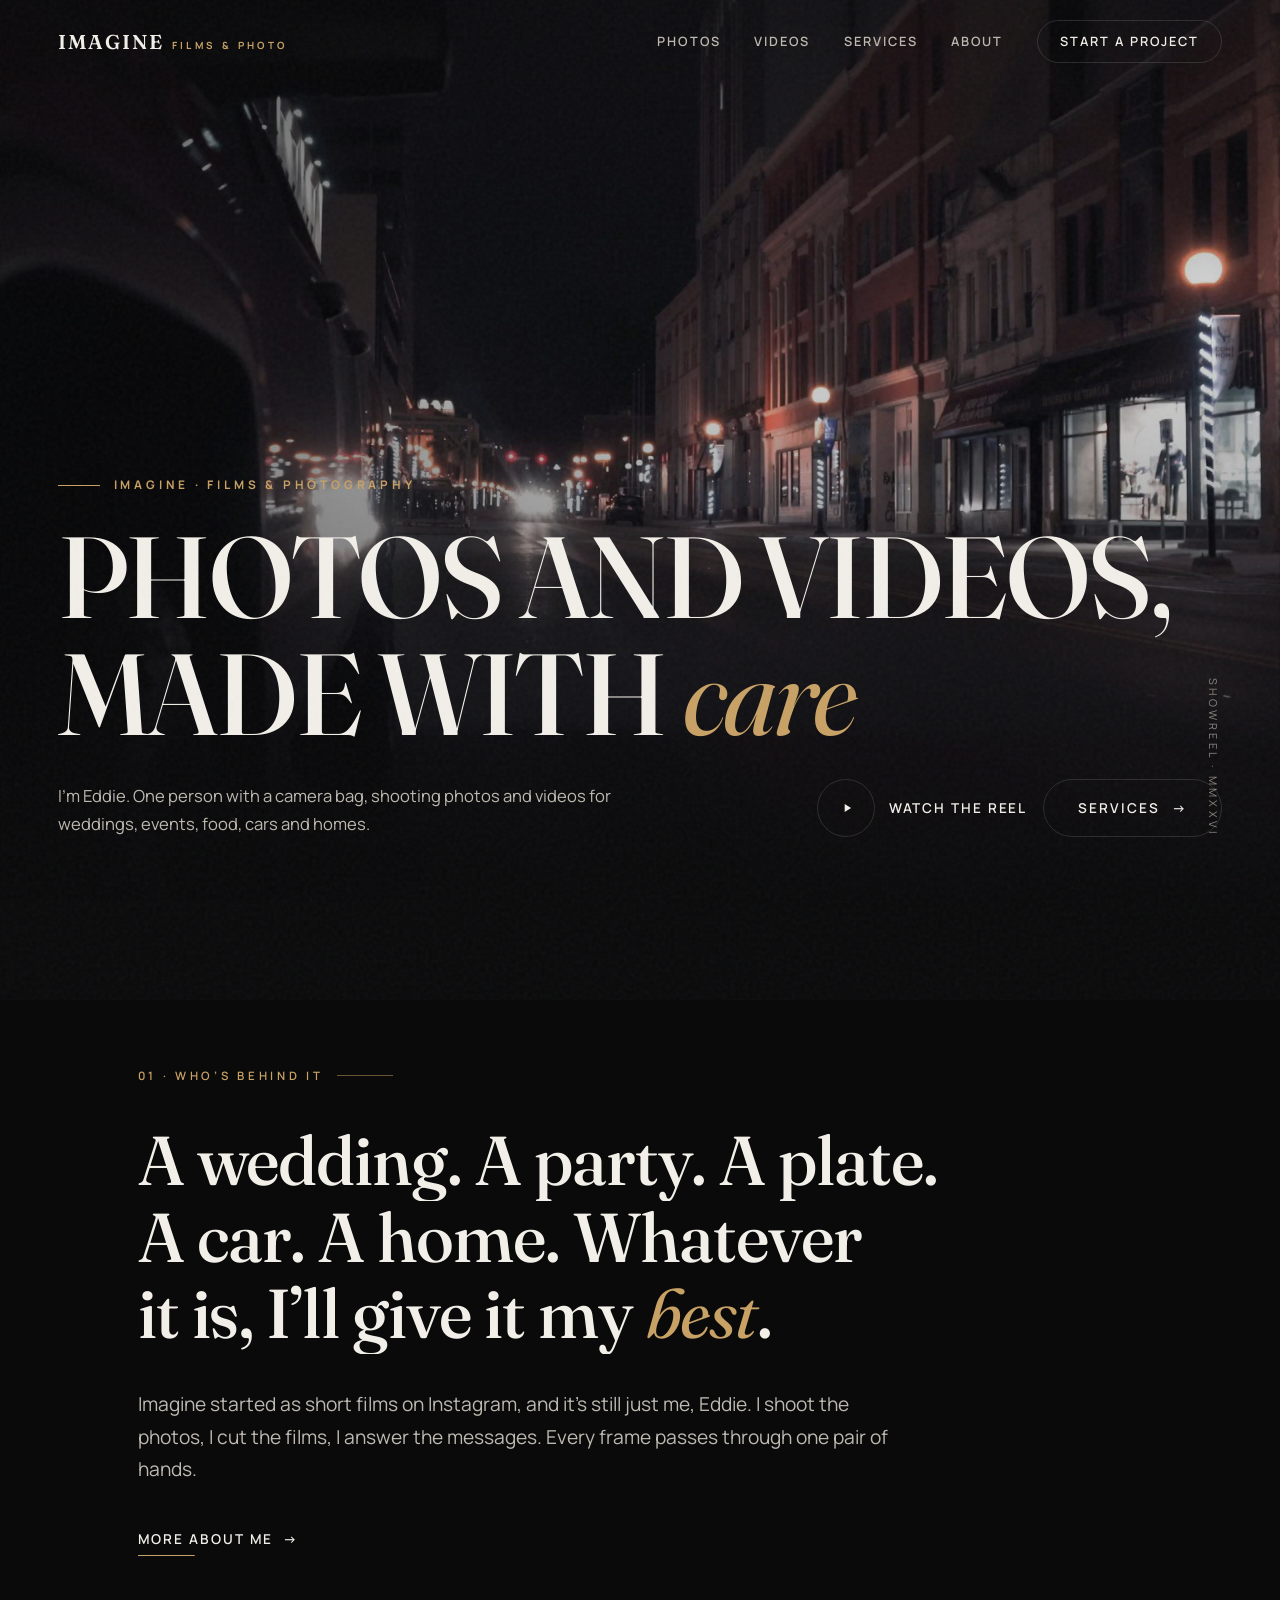
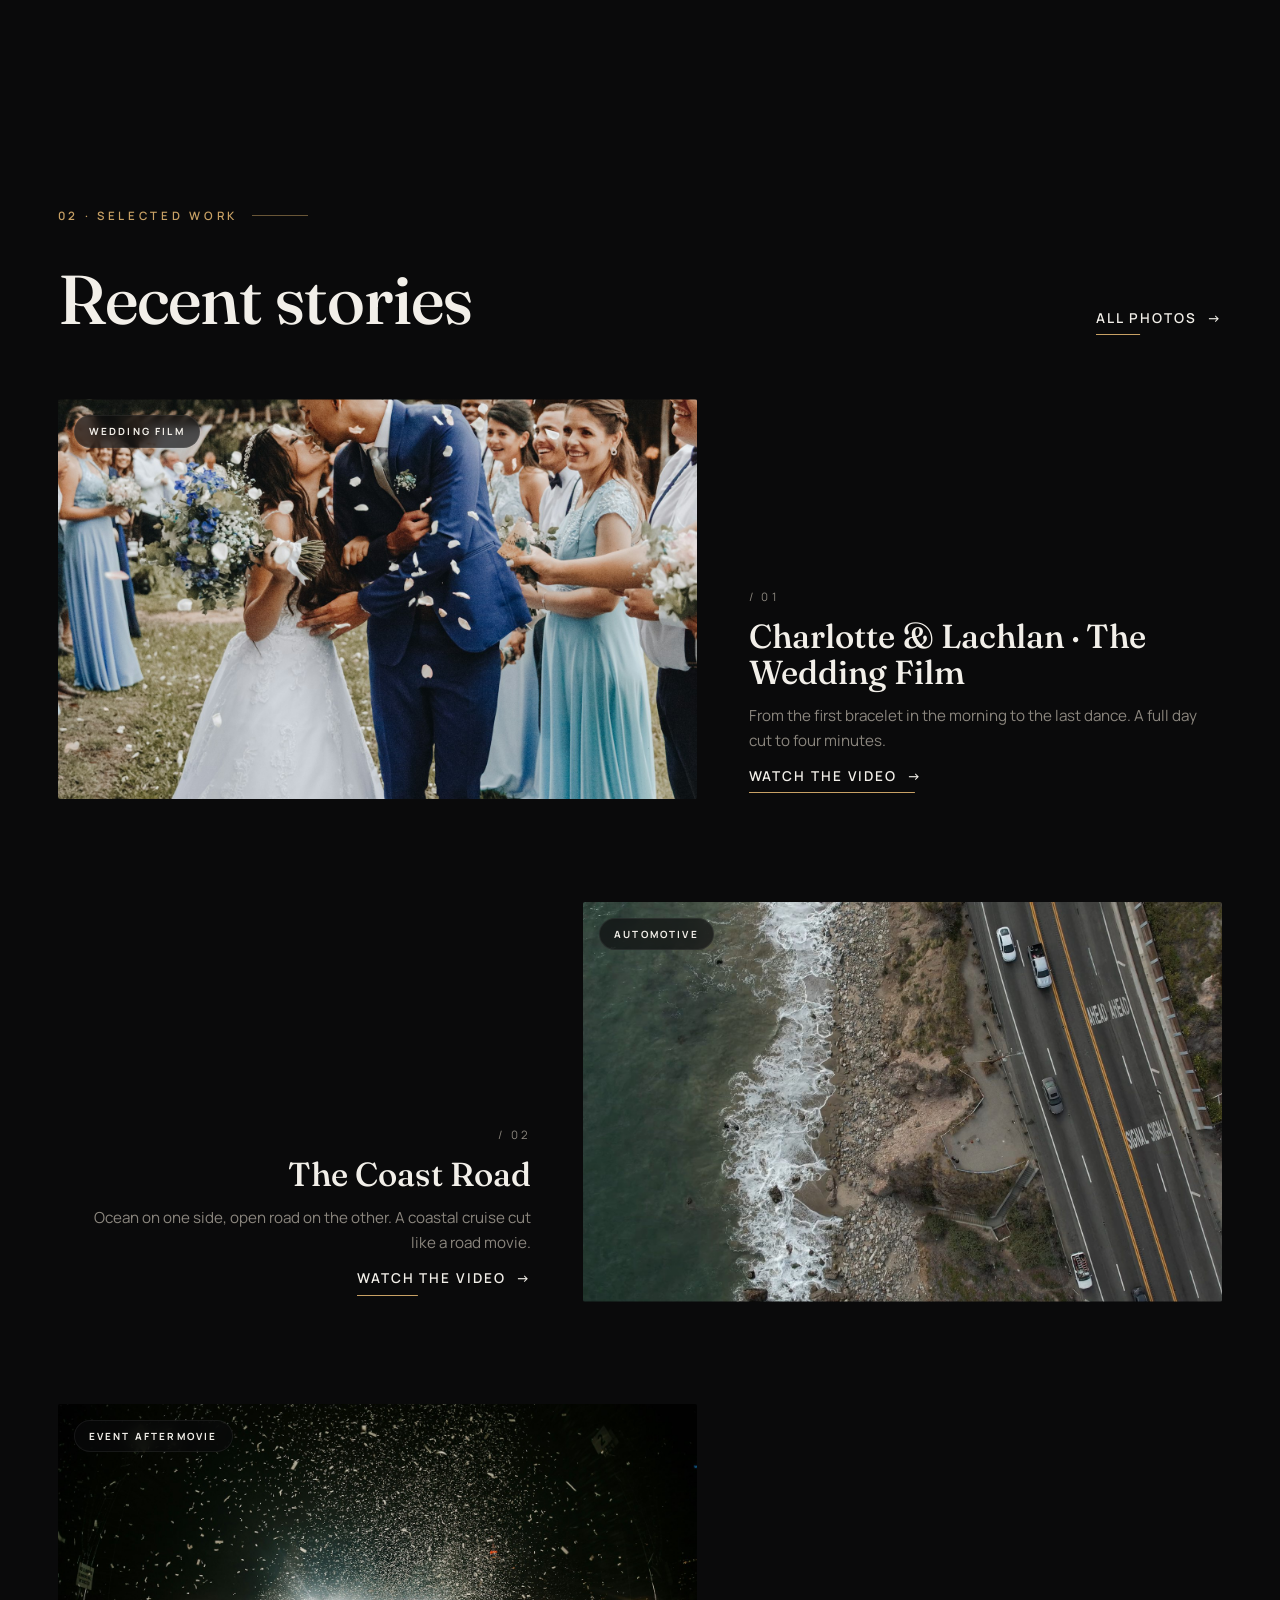
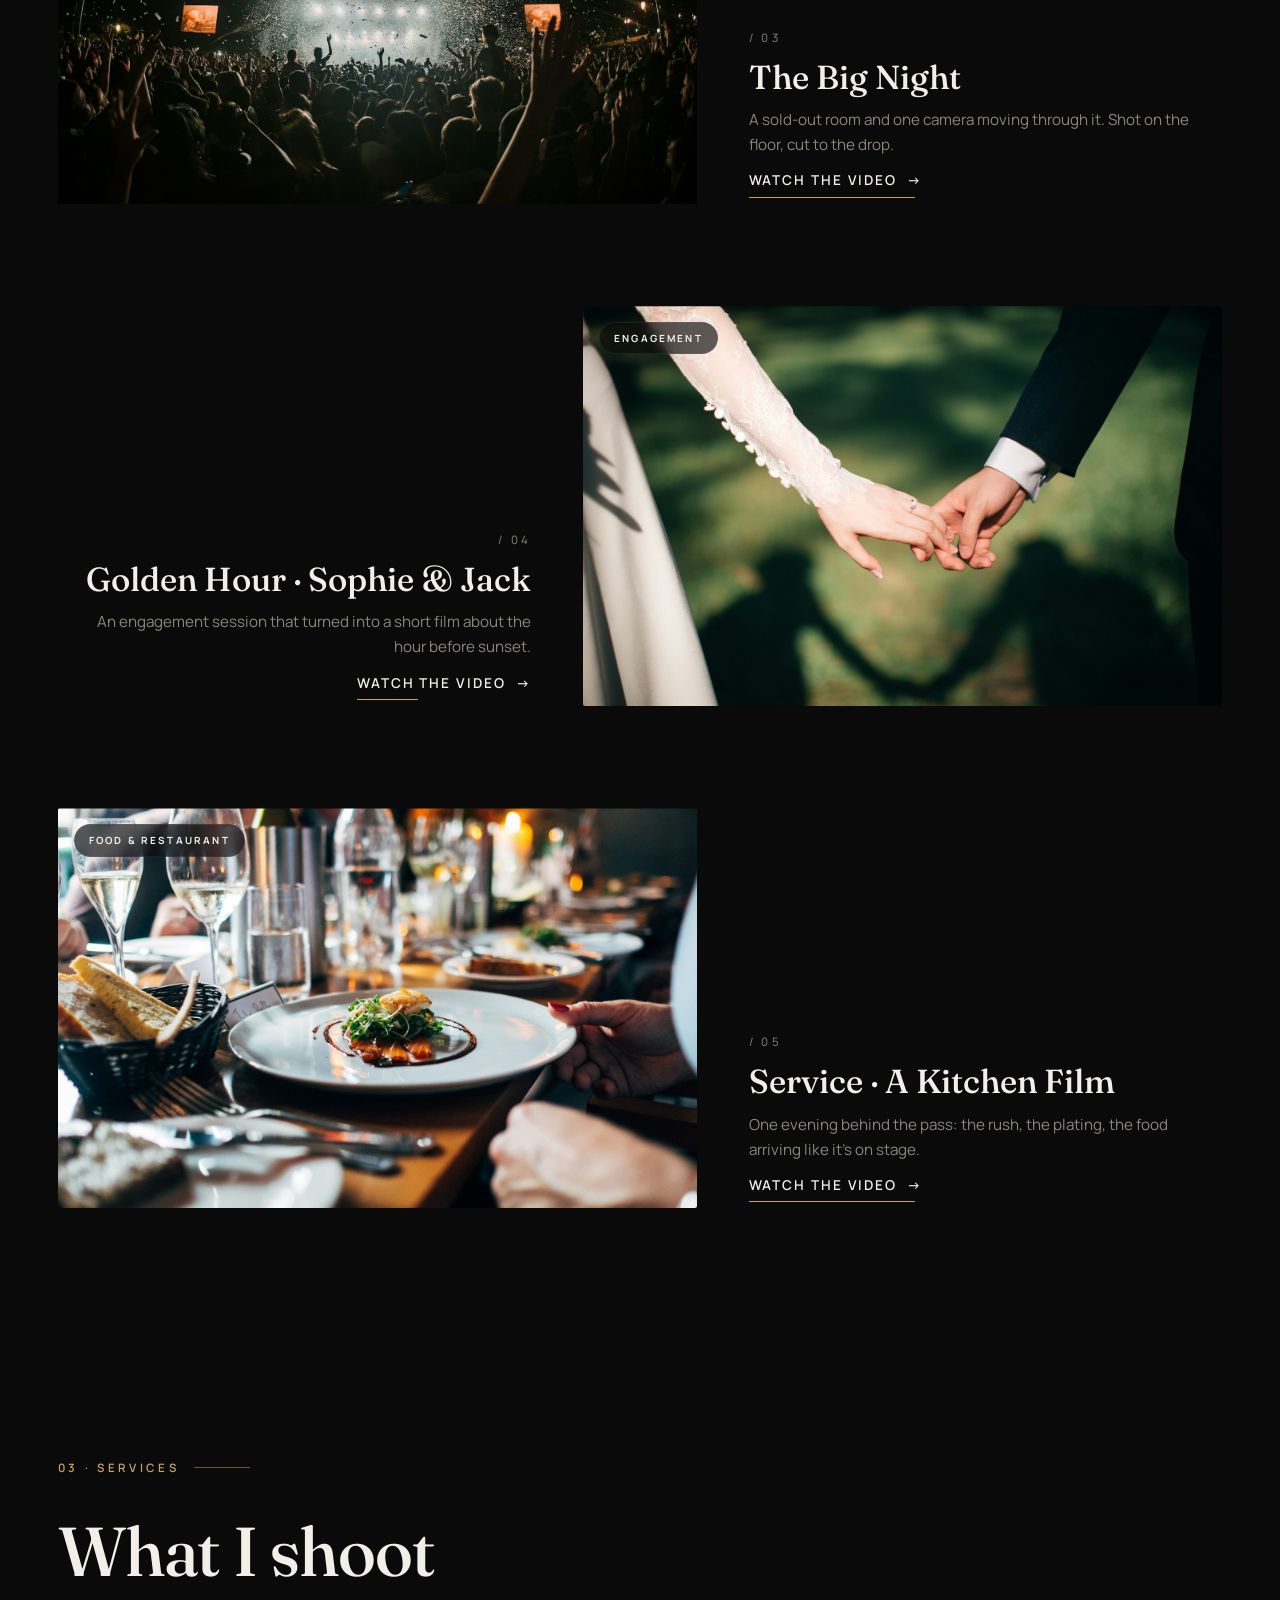
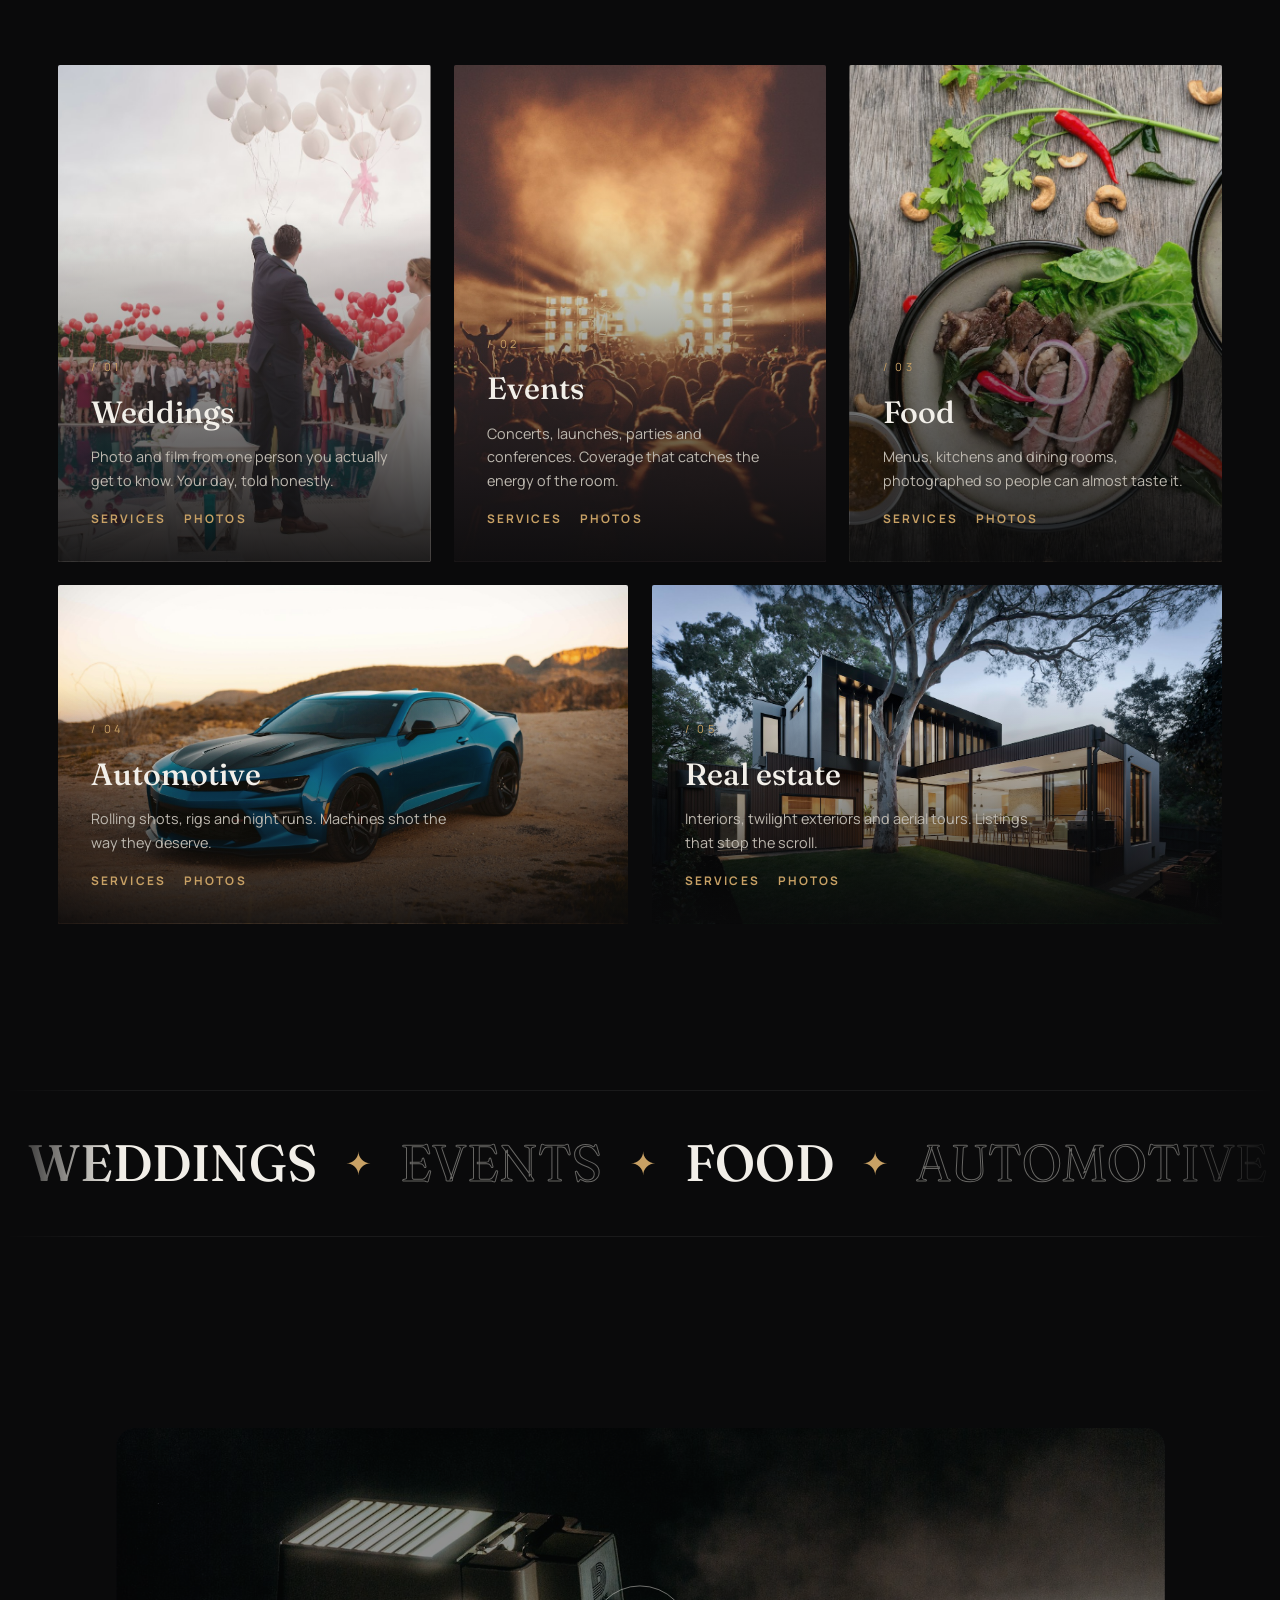
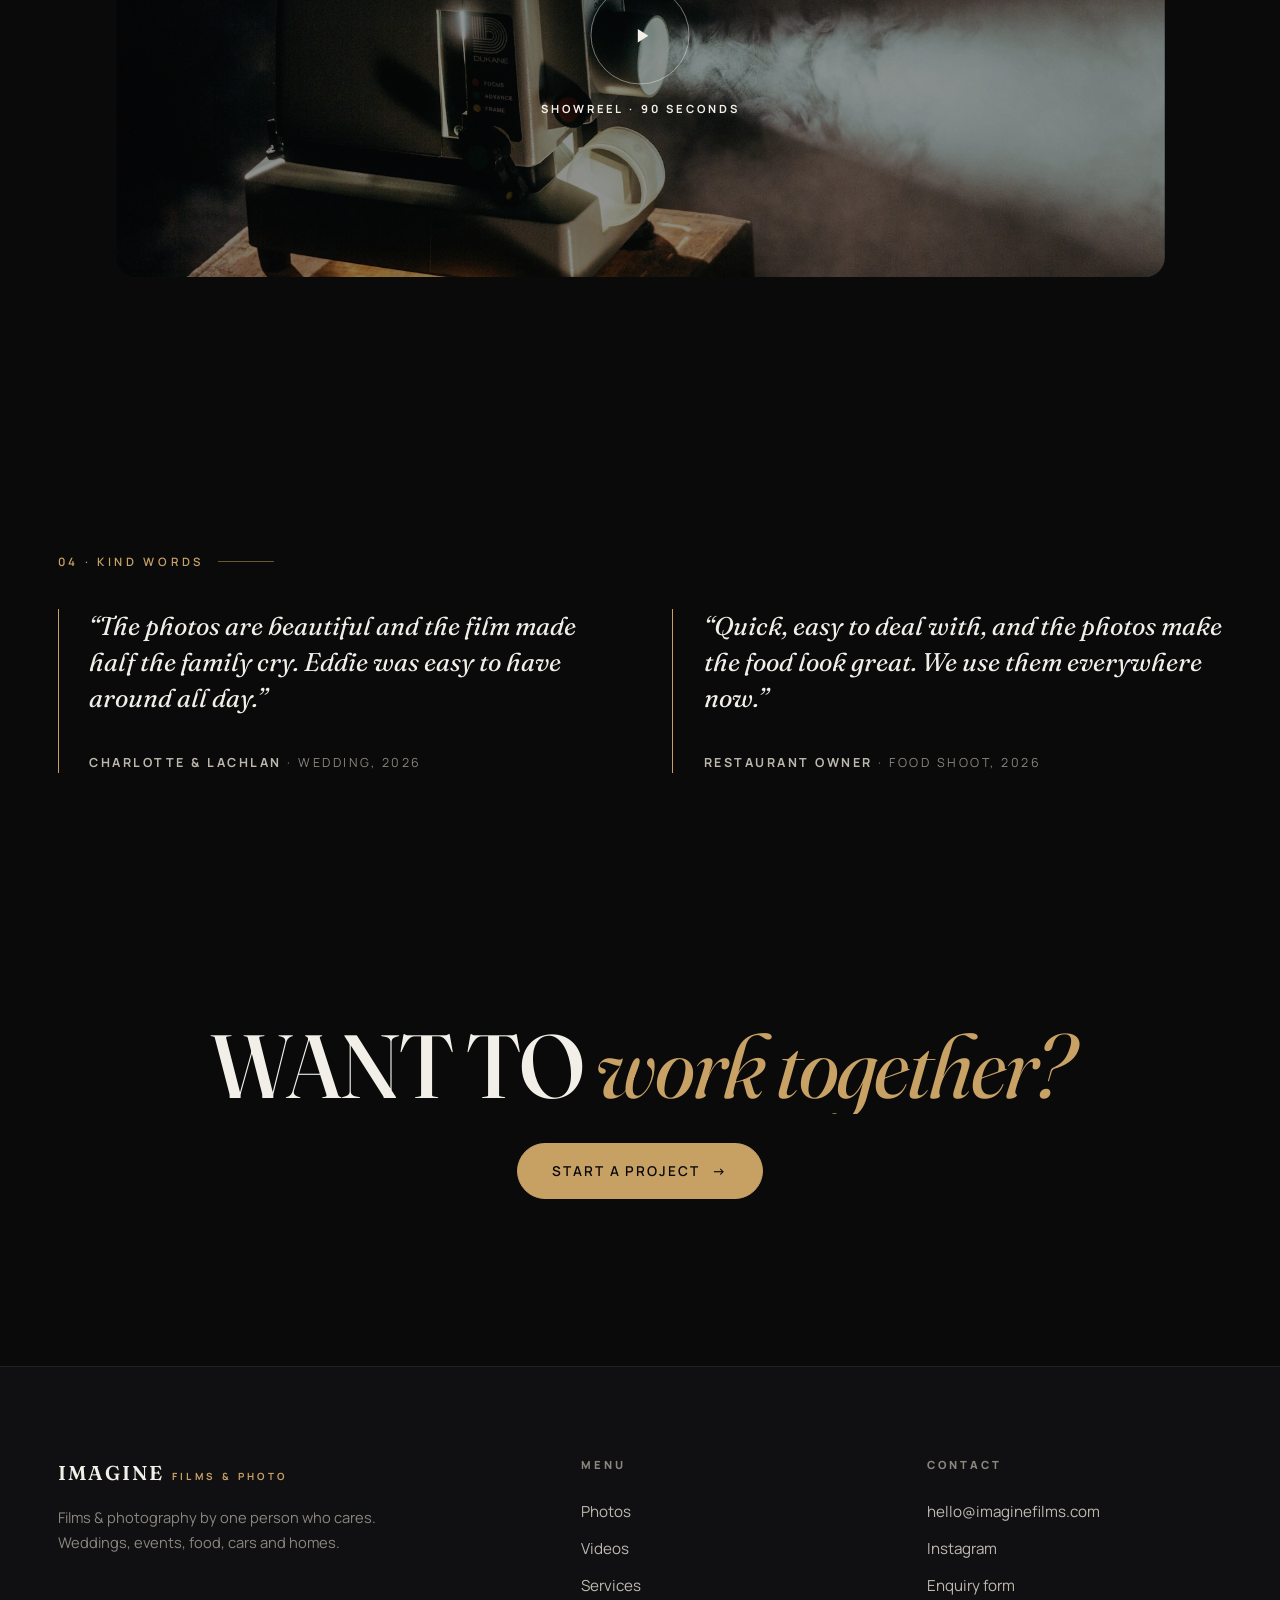
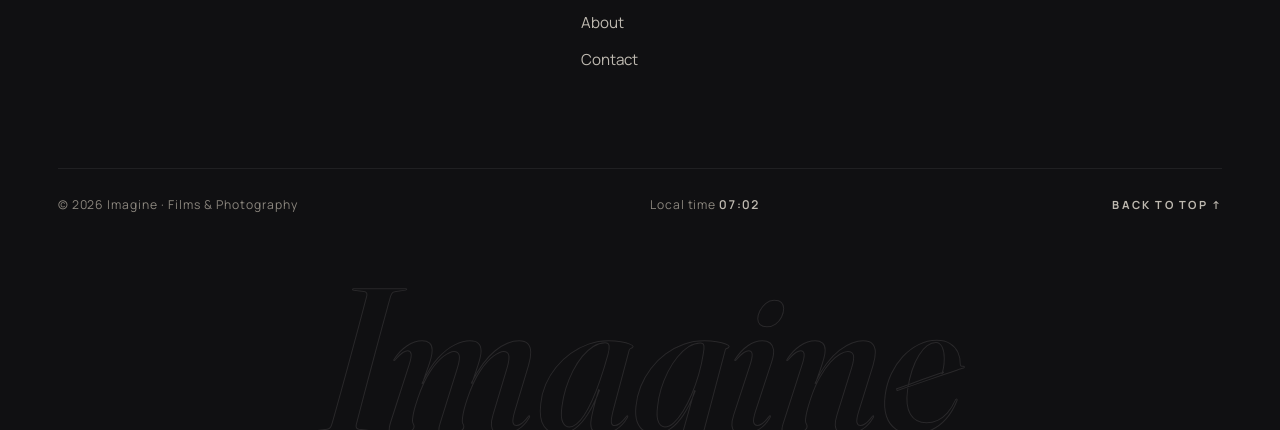
==== commit 01d2c8c4: "Humbler voice, Photos/Videos pages, phone number, simpler footer - Hero now reads 'Photos and videos" ====
--- a/index.html
+++ b/index.html
@@ -28,8 +28,8 @@
     <div class="nav-inner">
       <a href="index.html" class="logo"><b>Imagine</b><span>Films &amp; Photo</span></a>
       <nav class="nav-links" aria-label="Main">
-        <a href="work.html">Work</a>
-        <a href="films.html">Films</a>
+        <a href="photos.html">Photos</a>
+        <a href="videos.html">Videos</a>
         <a href="packages.html">Services</a>
         <a href="about.html">About</a>
         <a href="contact.html" class="nav-cta">Start a project</a>
@@ -40,8 +40,8 @@
 
   <div class="mobile-menu">
     <a href="index.html" class="is-active">Home</a>
-    <a href="work.html">Work</a>
-    <a href="films.html">Films</a>
+    <a href="photos.html">Photos</a>
+    <a href="videos.html">Videos</a>
     <a href="packages.html">Services</a>
     <a href="about.html">About</a>
     <a href="contact.html">Contact</a>
@@ -61,9 +61,9 @@
       </div>
       <div class="hero-content">
         <p class="hero-kicker" data-reveal data-delay="0.6">Imagine · Films &amp; Photography</p>
-        <h1 class="h-display hero-title" data-split data-split-delay="0.75"><span class="hl">Real moments,</span> <span class="hl">shot like <em>cinema</em></span></h1>
+        <h1 class="h-display hero-title" data-split data-split-delay="0.75"><span class="hl">Photos and videos,</span> <span class="hl">made with <em>care</em></span></h1>
         <div class="hero-row">
-          <p class="hero-sub" data-reveal data-delay="1.05">One person, one camera bag, one cinematic eye. Photo &amp; film for weddings, events, food, cars and homes, shot with intention and graded like film.</p>
+          <p class="hero-sub" data-reveal data-delay="1.05">I’m Eddie. One person with a camera bag, shooting photos and videos for weddings, events, food, cars and homes.</p>
           <div class="hero-actions" data-reveal data-delay="1.2">
             <button class="play-pill" data-lightbox-video="assets/video/showreel.mp4" data-title="Showreel · Imagine">
               <span class="ring"><svg viewBox="0 0 24 24" aria-hidden="true"><path d="M8 5v14l11-7z"/></svg></span>
@@ -81,7 +81,7 @@
     <section class="section-lg">
       <div class="container statement">
         <p class="label">01 · Who’s behind it</p>
-        <h2 class="h-xl" data-split>A wedding. A festival. A plate. A machine. A home. Everything has a story. I shoot it like&nbsp;a&nbsp;<em>film</em>.</h2>
+        <h2 class="h-xl" data-split>A wedding. A party. A plate. A car. A home. Whatever it is, I’ll give it my&nbsp;<em>best</em>.</h2>
         <p class="lead mt-1" data-reveal>Imagine started as short films on Instagram, and it’s still just me, Eddie. I shoot the photos, I cut the films, I answer the messages. Every frame passes through one pair of hands.</p>
         <p class="mt-1" data-reveal><a class="link-line" href="about.html">More about me <span class="arr">→</span></a></p>
       </div>
@@ -95,12 +95,12 @@
             <p class="label">02 · Selected Work</p>
             <h2 class="h-xl" data-split>Recent stories</h2>
           </div>
-          <a href="work.html" class="link-line" data-reveal>All work <span class="arr">→</span></a>
+          <a href="photos.html" class="link-line" data-reveal>All photos <span class="arr">→</span></a>
         </div>
 
         <div class="feature-list">
           <article class="feature" data-reveal>
-            <a href="films.html" class="feature-media has-video autoplay" data-parallax>
+            <a href="videos.html" class="feature-media has-video autoplay" data-parallax>
               <img src="assets/img/wed-05.jpg" alt="Confetti falling over the newlyweds" loading="lazy">
               <video muted loop playsinline preload="metadata" src="assets/video/film-wed-01.mp4"></video>
               <span class="feature-tag">Wedding film</span>
@@ -109,12 +109,12 @@
               <span class="idx">/ 01</span>
               <h3>Charlotte &amp; Lachlan · The Wedding Film</h3>
               <p>From the first bracelet in the morning to the last dance. A full day cut to four minutes.</p>
-              <a class="link-line" href="films.html">Watch the film <span class="arr">→</span></a>
-            </div>
-          </article>
-
-          <article class="feature" data-reveal>
-            <a href="films.html" class="feature-media has-video autoplay" data-parallax>
+              <a class="link-line" href="videos.html">Watch the video <span class="arr">→</span></a>
+            </div>
+          </article>
+
+          <article class="feature" data-reveal>
+            <a href="videos.html" class="feature-media has-video autoplay" data-parallax>
               <img src="assets/img/car-09.jpg" alt="Aerial of a coastal highway where the surf meets the road" loading="lazy">
               <video muted loop playsinline preload="metadata" src="assets/video/film-car-01.mp4"></video>
               <span class="feature-tag">Automotive</span>
@@ -123,12 +123,12 @@
               <span class="idx">/ 02</span>
               <h3>The Coast Road</h3>
               <p>Ocean on one side, open road on the other. A coastal cruise cut like a road movie.</p>
-              <a class="link-line" href="films.html">Watch the film <span class="arr">→</span></a>
-            </div>
-          </article>
-
-          <article class="feature" data-reveal>
-            <a href="films.html" class="feature-media has-video autoplay" data-parallax>
+              <a class="link-line" href="videos.html">Watch the video <span class="arr">→</span></a>
+            </div>
+          </article>
+
+          <article class="feature" data-reveal>
+            <a href="videos.html" class="feature-media has-video autoplay" data-parallax>
               <img src="assets/img/ev-04.jpg" alt="Confetti falling over a packed venue at night" loading="lazy">
               <video muted loop playsinline preload="metadata" src="assets/video/film-event-01.mp4"></video>
               <span class="feature-tag">Event aftermovie</span>
@@ -137,12 +137,12 @@
               <span class="idx">/ 03</span>
               <h3>The Big Night</h3>
               <p>A sold-out room and one camera moving through it. Shot on the floor, cut to the drop.</p>
-              <a class="link-line" href="films.html">Watch the film <span class="arr">→</span></a>
-            </div>
-          </article>
-
-          <article class="feature" data-reveal>
-            <a href="films.html" class="feature-media has-video autoplay" data-parallax>
+              <a class="link-line" href="videos.html">Watch the video <span class="arr">→</span></a>
+            </div>
+          </article>
+
+          <article class="feature" data-reveal>
+            <a href="videos.html" class="feature-media has-video autoplay" data-parallax>
               <img src="assets/img/wed-08.jpg" alt="Couple hand in hand in warm golden light" loading="lazy">
               <video muted loop playsinline preload="metadata" src="assets/video/film-couple.mp4"></video>
               <span class="feature-tag">Engagement</span>
@@ -151,12 +151,12 @@
               <span class="idx">/ 04</span>
               <h3>Golden Hour · Sophie &amp; Jack</h3>
               <p>An engagement session that turned into a short film about the hour before sunset.</p>
-              <a class="link-line" href="films.html">Watch the film <span class="arr">→</span></a>
-            </div>
-          </article>
-
-          <article class="feature" data-reveal>
-            <a href="films.html" class="feature-media has-video autoplay" data-parallax>
+              <a class="link-line" href="videos.html">Watch the video <span class="arr">→</span></a>
+            </div>
+          </article>
+
+          <article class="feature" data-reveal>
+            <a href="videos.html" class="feature-media has-video autoplay" data-parallax>
               <img src="assets/img/fd-01.jpg" alt="Fine-dining plate being served at a set table" loading="lazy">
               <video muted loop playsinline preload="metadata" src="assets/video/film-food-01.mp4"></video>
               <span class="feature-tag">Food &amp; restaurant</span>
@@ -165,7 +165,7 @@
               <span class="idx">/ 05</span>
               <h3>Service · A Kitchen Film</h3>
               <p>One evening behind the pass: the rush, the plating, the food arriving like it’s on stage.</p>
-              <a class="link-line" href="films.html">Watch the film <span class="arr">→</span></a>
+              <a class="link-line" href="videos.html">Watch the video <span class="arr">→</span></a>
             </div>
           </article>
         </div>
@@ -175,8 +175,8 @@
     <!-- SERVICES -->
     <section class="section-lg">
       <div class="container">
-        <p class="label">03 · What I shoot</p>
-        <h2 class="h-xl mb-2" data-split>Five worlds, one pair of eyes</h2>
+        <p class="label">03 · Services</p>
+        <h2 class="h-xl mb-2" data-split>What I shoot</h2>
         <div class="grid-services">
           <article class="service-card" data-reveal>
             <img src="assets/img/wed-02.jpg" alt="Couple celebrating at an outdoor wedding reception" loading="lazy">
@@ -186,7 +186,7 @@
               <p>Photo and film from one person you actually get to know. Your day, told honestly.</p>
               <div class="service-links">
                 <a href="packages.html#weddings">Services</a>
-                <a href="work.html">Work</a>
+                <a href="photos.html">Photos</a>
               </div>
             </div>
           </article>
@@ -198,7 +198,7 @@
               <p>Concerts, launches, parties and conferences. Coverage that catches the energy of the room.</p>
               <div class="service-links">
                 <a href="packages.html#events">Services</a>
-                <a href="work.html">Work</a>
+                <a href="photos.html">Photos</a>
               </div>
             </div>
           </article>
@@ -210,7 +210,7 @@
               <p>Menus, kitchens and dining rooms, photographed so people can almost taste it.</p>
               <div class="service-links">
                 <a href="packages.html#food">Services</a>
-                <a href="work.html">Work</a>
+                <a href="photos.html">Photos</a>
               </div>
             </div>
           </article>
@@ -222,7 +222,7 @@
               <p>Rolling shots, rigs and night runs. Machines shot the way they deserve.</p>
               <div class="service-links">
                 <a href="packages.html#automotive">Services</a>
-                <a href="work.html">Work</a>
+                <a href="photos.html">Photos</a>
               </div>
             </div>
           </article>
@@ -234,7 +234,7 @@
               <p>Interiors, twilight exteriors and aerial tours. Listings that stop the scroll.</p>
               <div class="service-links">
                 <a href="packages.html#realestate">Services</a>
-                <a href="work.html">Work</a>
+                <a href="photos.html">Photos</a>
               </div>
             </div>
           </article>
@@ -282,7 +282,7 @@
 
     <!-- CTA -->
     <section class="cta-band container">
-      <h2 class="h-display" data-split>Have a story <em>worth telling?</em></h2>
+      <h2 class="h-display" data-split>Want to <em>work together?</em></h2>
       <a href="contact.html" class="btn btn-solid" data-reveal>Start a project <span class="arr">→</span></a>
     </section>
   </main>
@@ -297,19 +297,11 @@
         </div>
         <div class="footer-col">
           <h5>Menu</h5>
-          <a href="work.html">Work</a>
-          <a href="films.html">Films</a>
+          <a href="photos.html">Photos</a>
+          <a href="videos.html">Videos</a>
           <a href="packages.html">Services</a>
           <a href="about.html">About</a>
           <a href="contact.html">Contact</a>
-        </div>
-        <div class="footer-col">
-          <h5>Services</h5>
-          <a href="packages.html#weddings">Weddings</a>
-          <a href="packages.html#events">Events</a>
-          <a href="packages.html#food">Food</a>
-          <a href="packages.html#automotive">Automotive</a>
-          <a href="packages.html#realestate">Real estate</a>
         </div>
         <div class="footer-col">
           <h5>Contact</h5>
--- a/css/style.css
+++ b/css/style.css
@@ -603,7 +603,7 @@
 .cta-band .h-display em { color: var(--gold); font-style: italic; font-weight: 400; text-transform: none; }
 .footer { border-top: 1px solid var(--line-soft); background: var(--bg1); }
 .footer-main {
-  display: grid; grid-template-columns: 1.4fr 1fr 1fr 1fr; gap: clamp(30px, 4vw, 60px);
+  display: grid; grid-template-columns: 1.6fr 1fr 1fr; gap: clamp(30px, 4vw, 60px);
   padding-block: clamp(50px, 7vw, 90px);
 }
 @media (max-width: 950px) { .footer-main { grid-template-columns: 1fr 1fr; } }
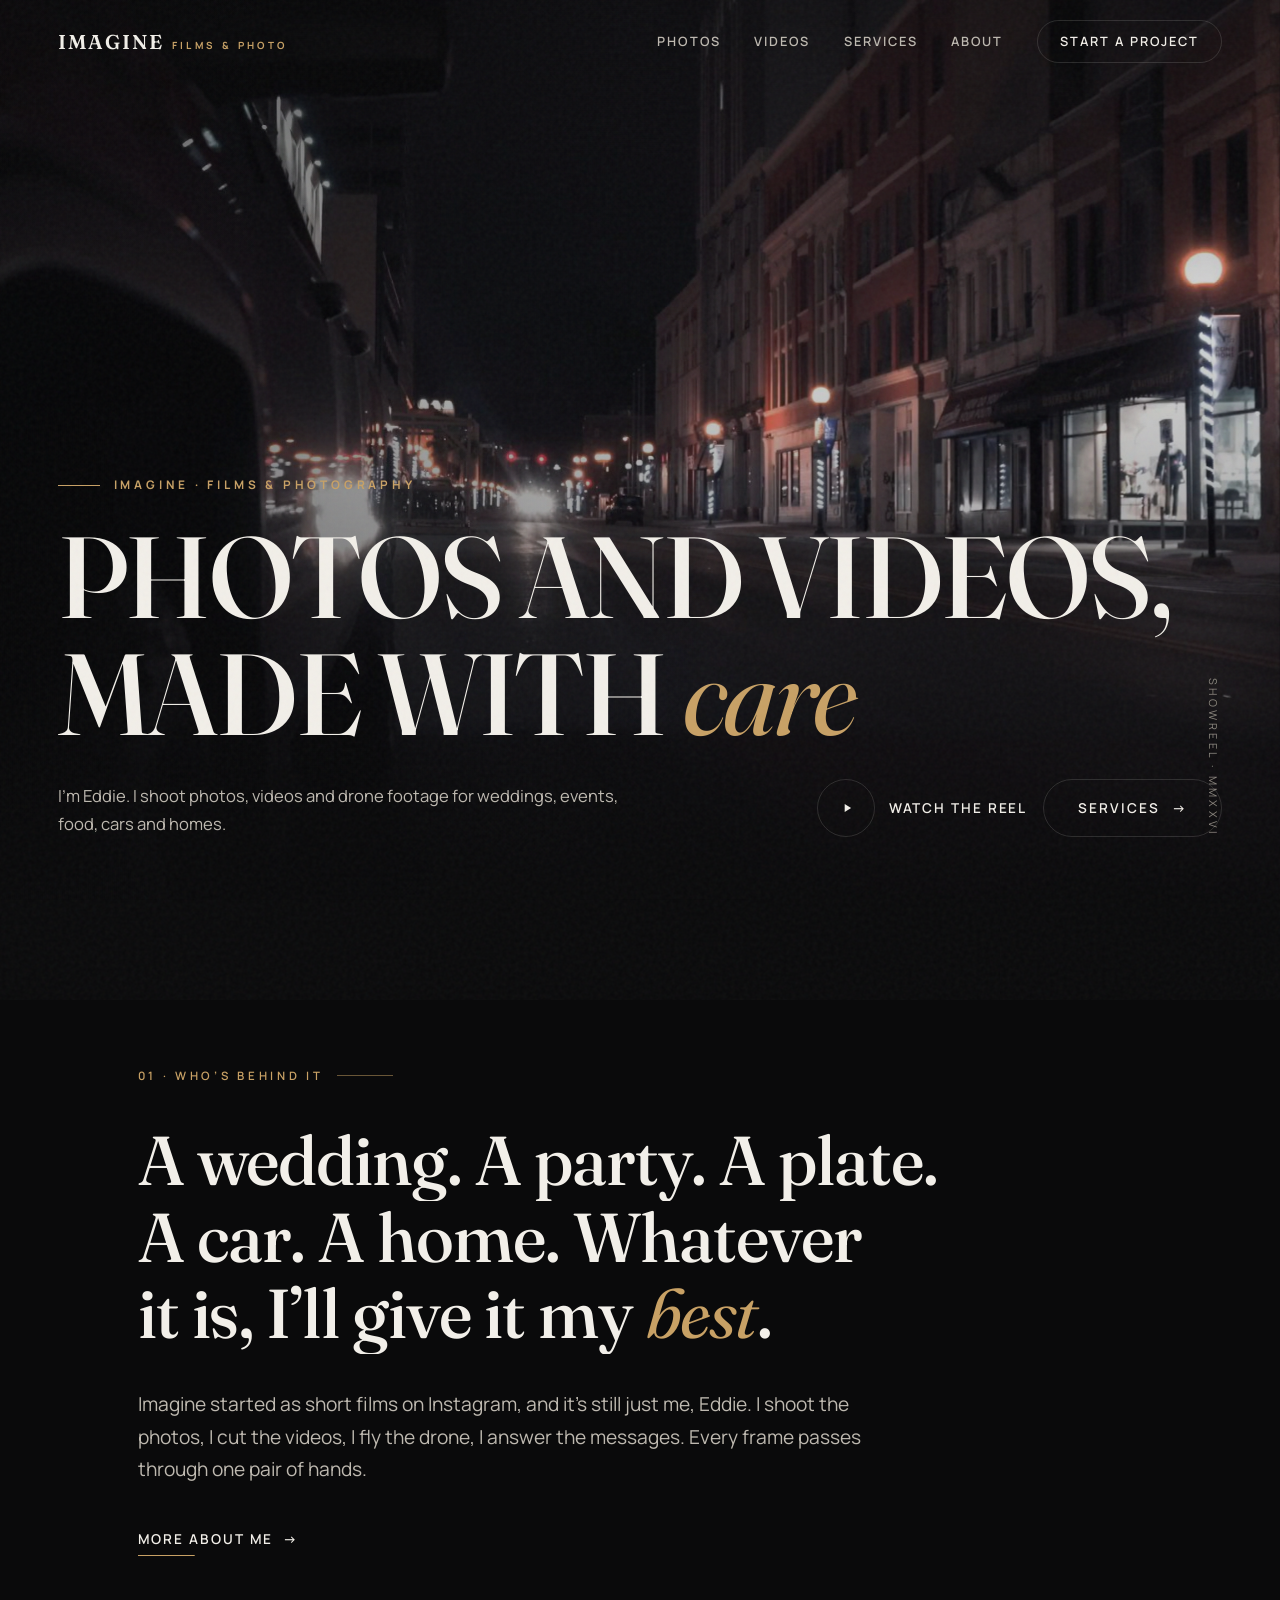
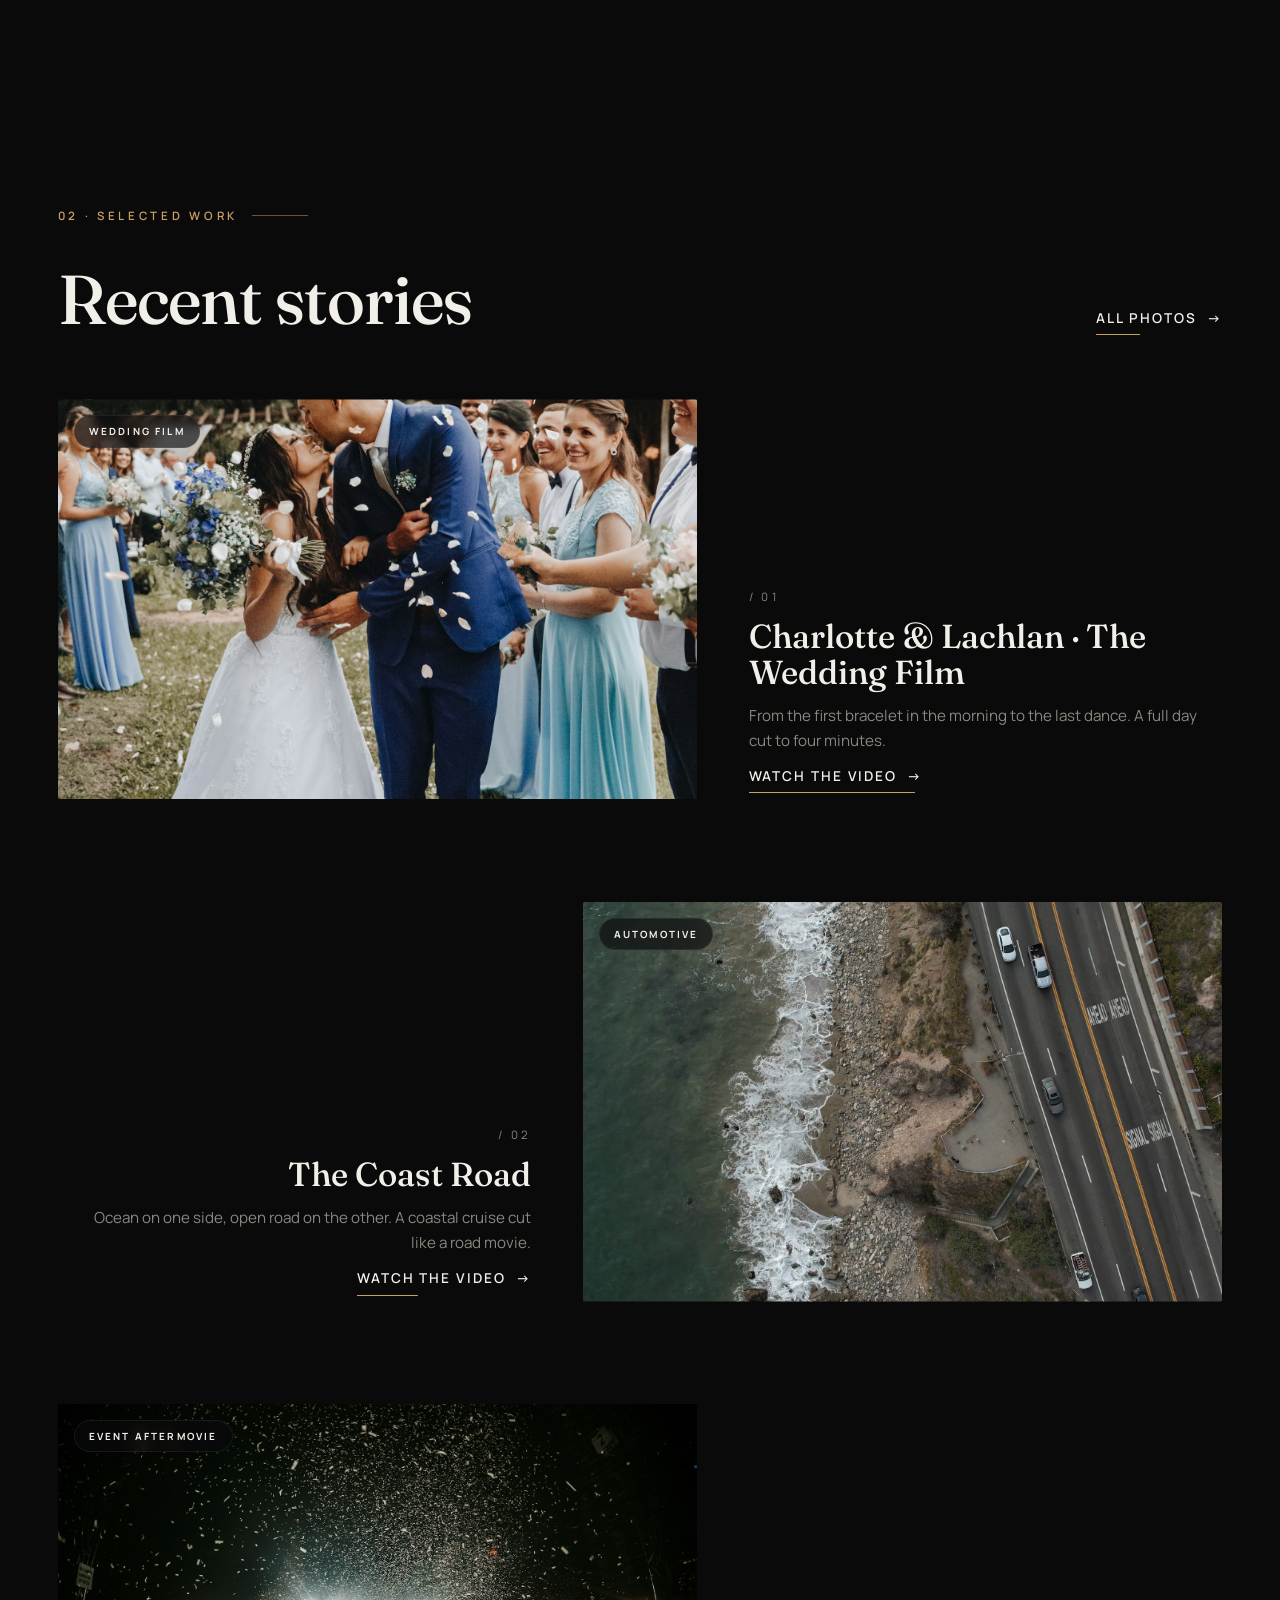
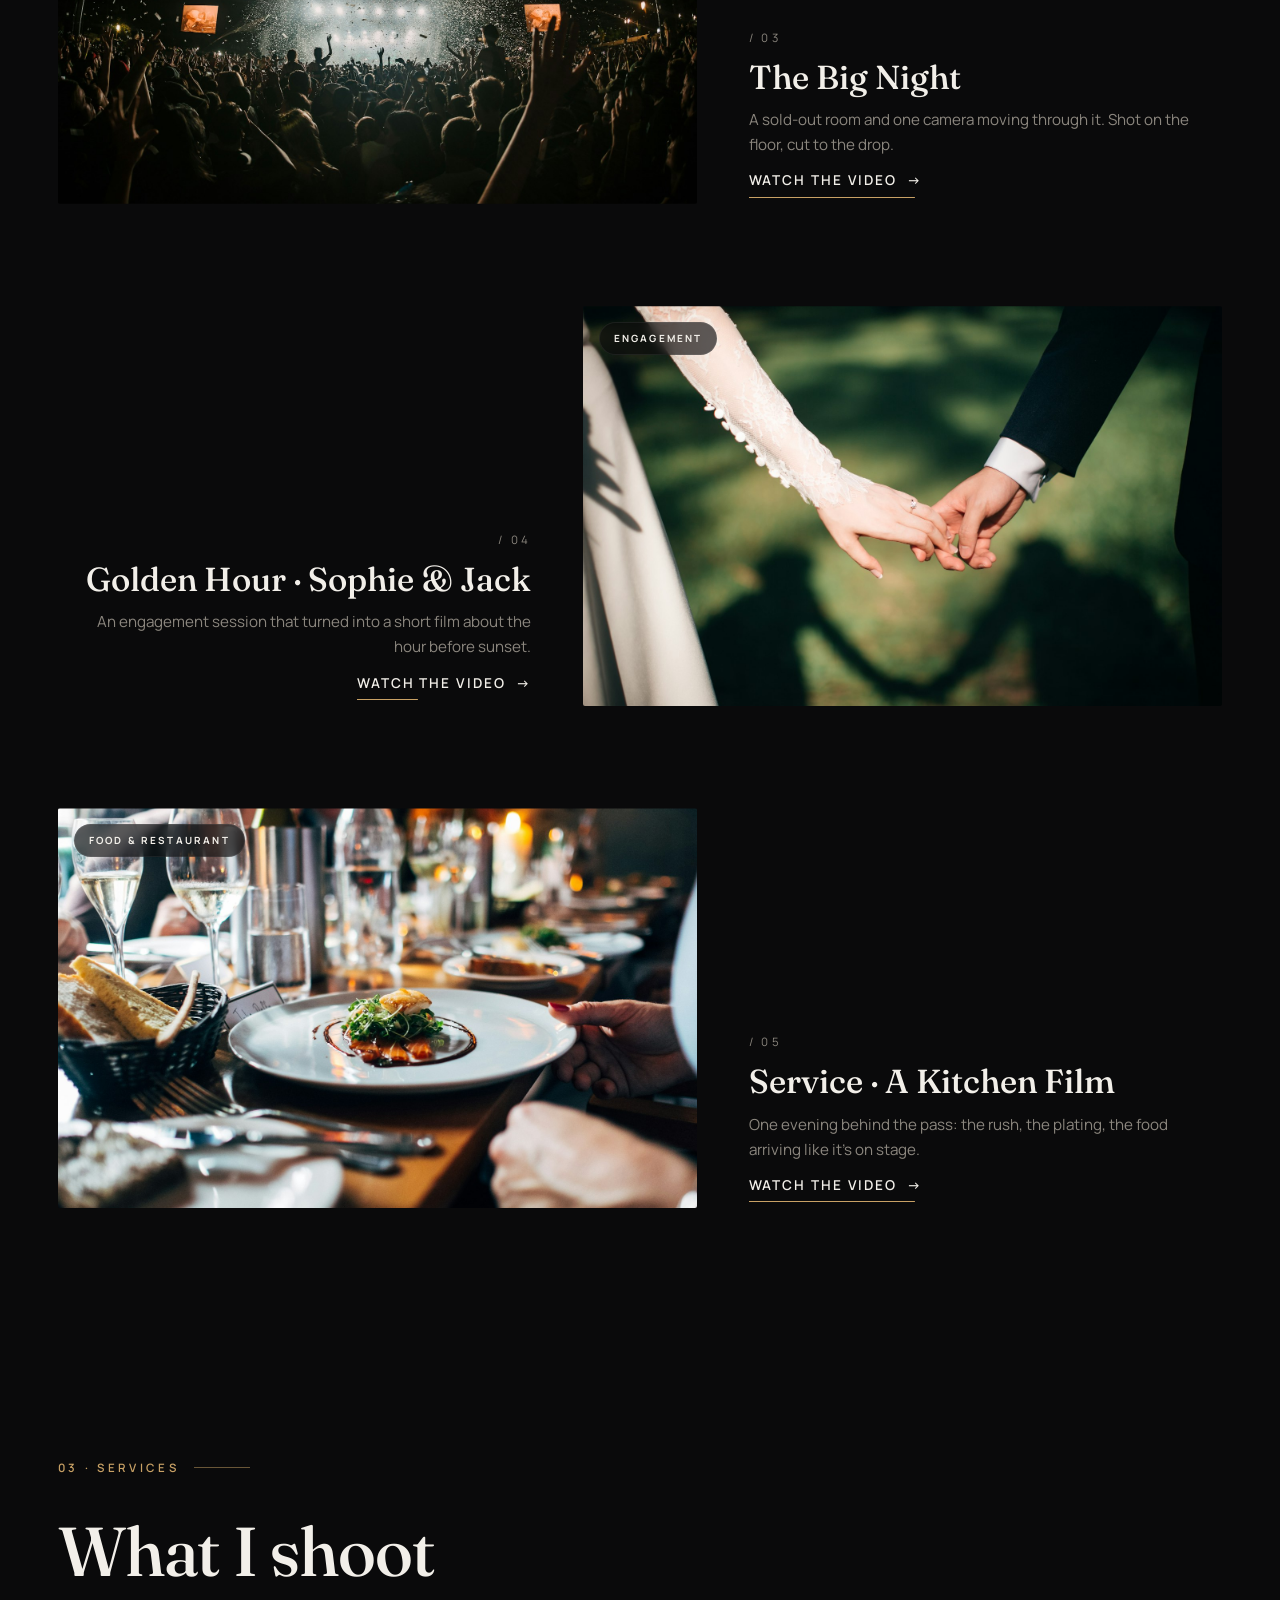
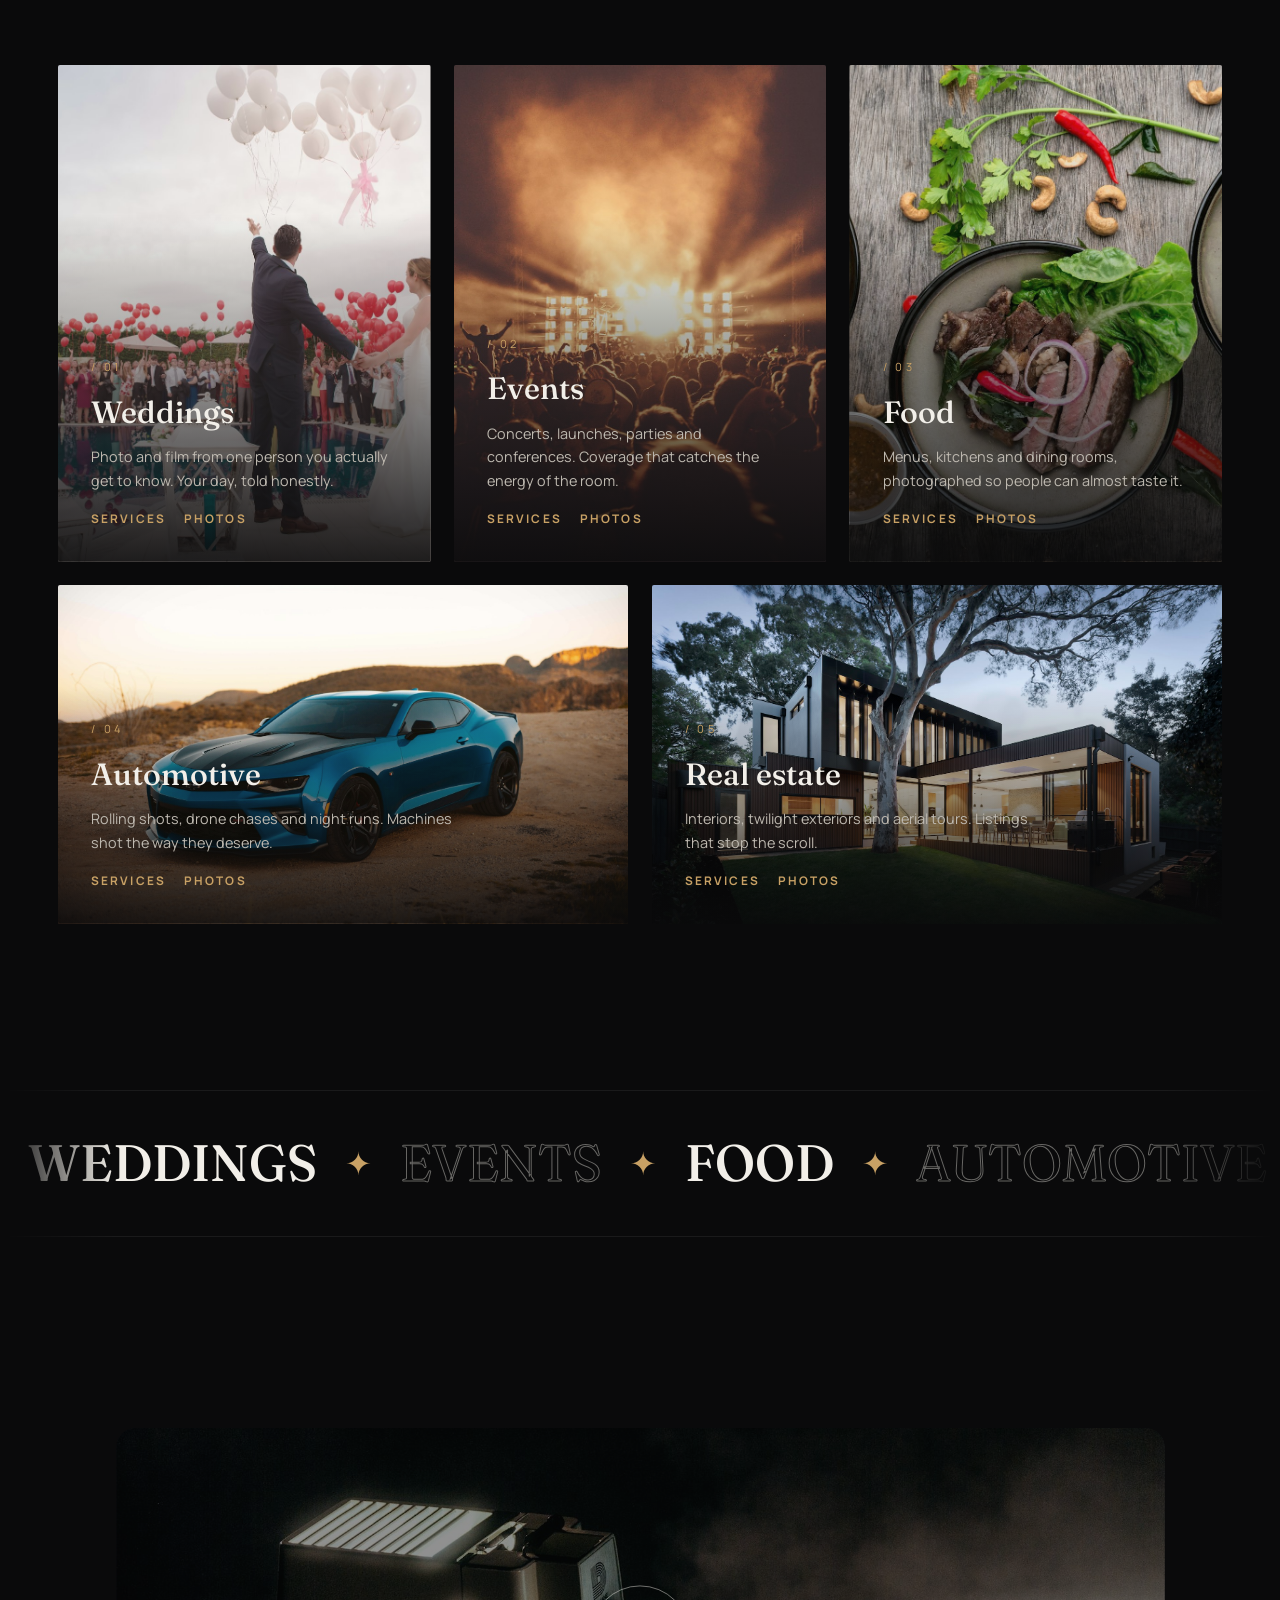
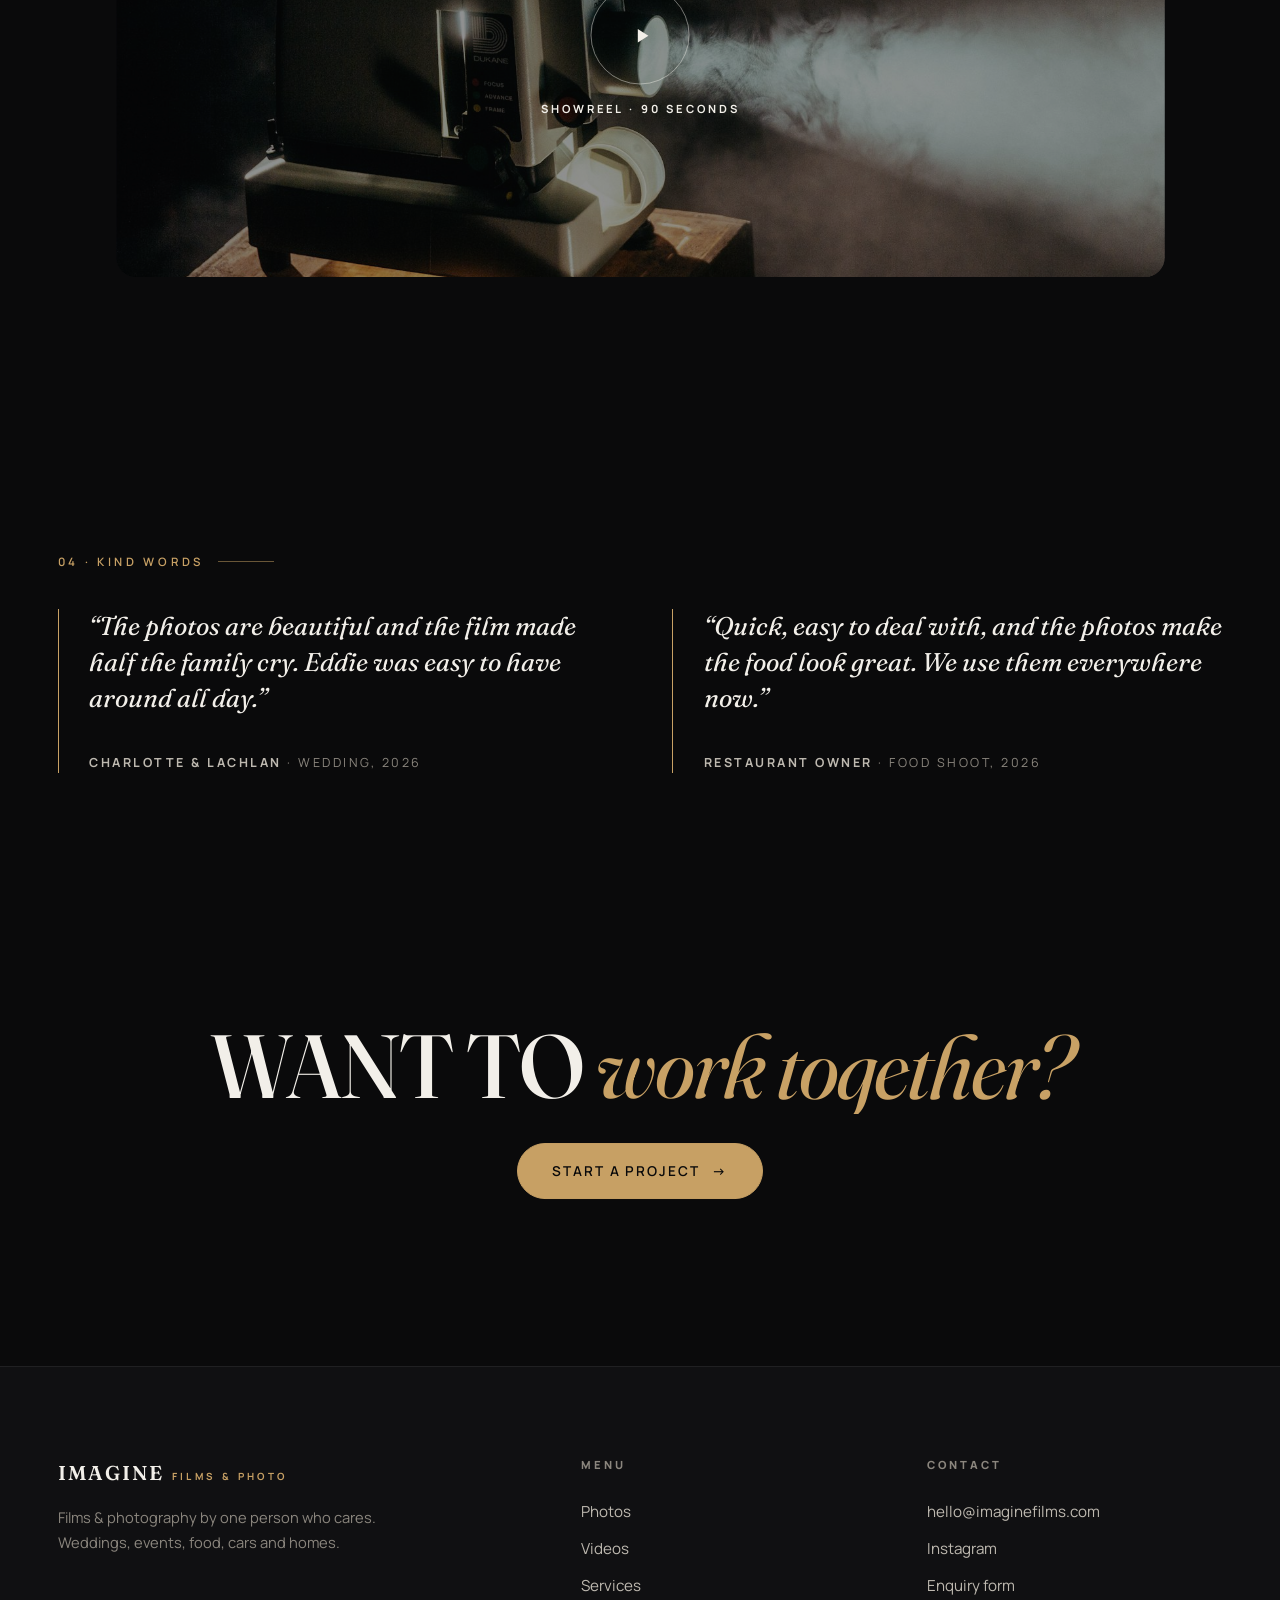
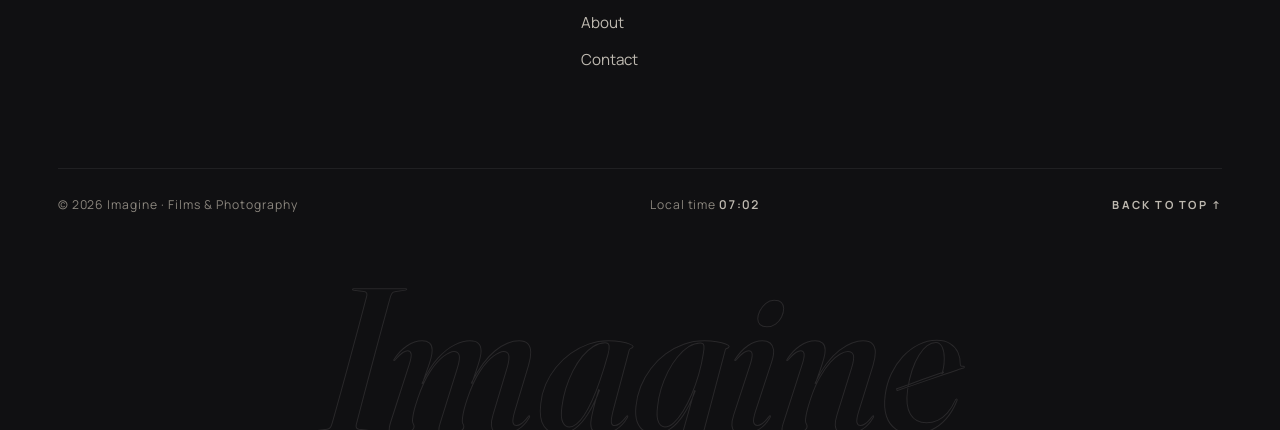
==== commit 2f27a9de: "Drop the camera-bag line, put drone work forward Hero now says 'I shoot photos, videos and drone foo" ====
--- a/index.html
+++ b/index.html
@@ -63,7 +63,7 @@
         <p class="hero-kicker" data-reveal data-delay="0.6">Imagine · Films &amp; Photography</p>
         <h1 class="h-display hero-title" data-split data-split-delay="0.75"><span class="hl">Photos and videos,</span> <span class="hl">made with <em>care</em></span></h1>
         <div class="hero-row">
-          <p class="hero-sub" data-reveal data-delay="1.05">I’m Eddie. One person with a camera bag, shooting photos and videos for weddings, events, food, cars and homes.</p>
+          <p class="hero-sub" data-reveal data-delay="1.05">I’m Eddie. I shoot photos, videos and drone footage for weddings, events, food, cars and homes.</p>
           <div class="hero-actions" data-reveal data-delay="1.2">
             <button class="play-pill" data-lightbox-video="assets/video/showreel.mp4" data-title="Showreel · Imagine">
               <span class="ring"><svg viewBox="0 0 24 24" aria-hidden="true"><path d="M8 5v14l11-7z"/></svg></span>
@@ -82,7 +82,7 @@
       <div class="container statement">
         <p class="label">01 · Who’s behind it</p>
         <h2 class="h-xl" data-split>A wedding. A party. A plate. A car. A home. Whatever it is, I’ll give it my&nbsp;<em>best</em>.</h2>
-        <p class="lead mt-1" data-reveal>Imagine started as short films on Instagram, and it’s still just me, Eddie. I shoot the photos, I cut the films, I answer the messages. Every frame passes through one pair of hands.</p>
+        <p class="lead mt-1" data-reveal>Imagine started as short films on Instagram, and it’s still just me, Eddie. I shoot the photos, I cut the videos, I fly the drone, I answer the messages. Every frame passes through one pair of hands.</p>
         <p class="mt-1" data-reveal><a class="link-line" href="about.html">More about me <span class="arr">→</span></a></p>
       </div>
     </section>
@@ -219,7 +219,7 @@
             <div class="service-body">
               <span class="num">/ 04</span>
               <h3>Automotive</h3>
-              <p>Rolling shots, rigs and night runs. Machines shot the way they deserve.</p>
+              <p>Rolling shots, drone chases and night runs. Machines shot the way they deserve.</p>
               <div class="service-links">
                 <a href="packages.html#automotive">Services</a>
                 <a href="photos.html">Photos</a>
@@ -245,8 +245,8 @@
     <!-- MARQUEE -->
     <div class="marquee" aria-hidden="true">
       <div class="marquee-track">
-        <span><b>Weddings</b></span><i>✦</i><span>Events</span><i>✦</i><span><b>Food</b></span><i>✦</i><span>Automotive</span><i>✦</i><span><b>Real estate</b></span><i>✦</i>
-        <span><b>Weddings</b></span><i>✦</i><span>Events</span><i>✦</i><span><b>Food</b></span><i>✦</i><span>Automotive</span><i>✦</i><span><b>Real estate</b></span><i>✦</i>
+        <span><b>Weddings</b></span><i>✦</i><span>Events</span><i>✦</i><span><b>Food</b></span><i>✦</i><span>Automotive</span><i>✦</i><span><b>Real estate</b></span><i>✦</i><span>Drone work</span><i>✦</i>
+        <span><b>Weddings</b></span><i>✦</i><span>Events</span><i>✦</i><span><b>Food</b></span><i>✦</i><span>Automotive</span><i>✦</i><span><b>Real estate</b></span><i>✦</i><span>Drone work</span><i>✦</i>
       </div>
     </div>
 
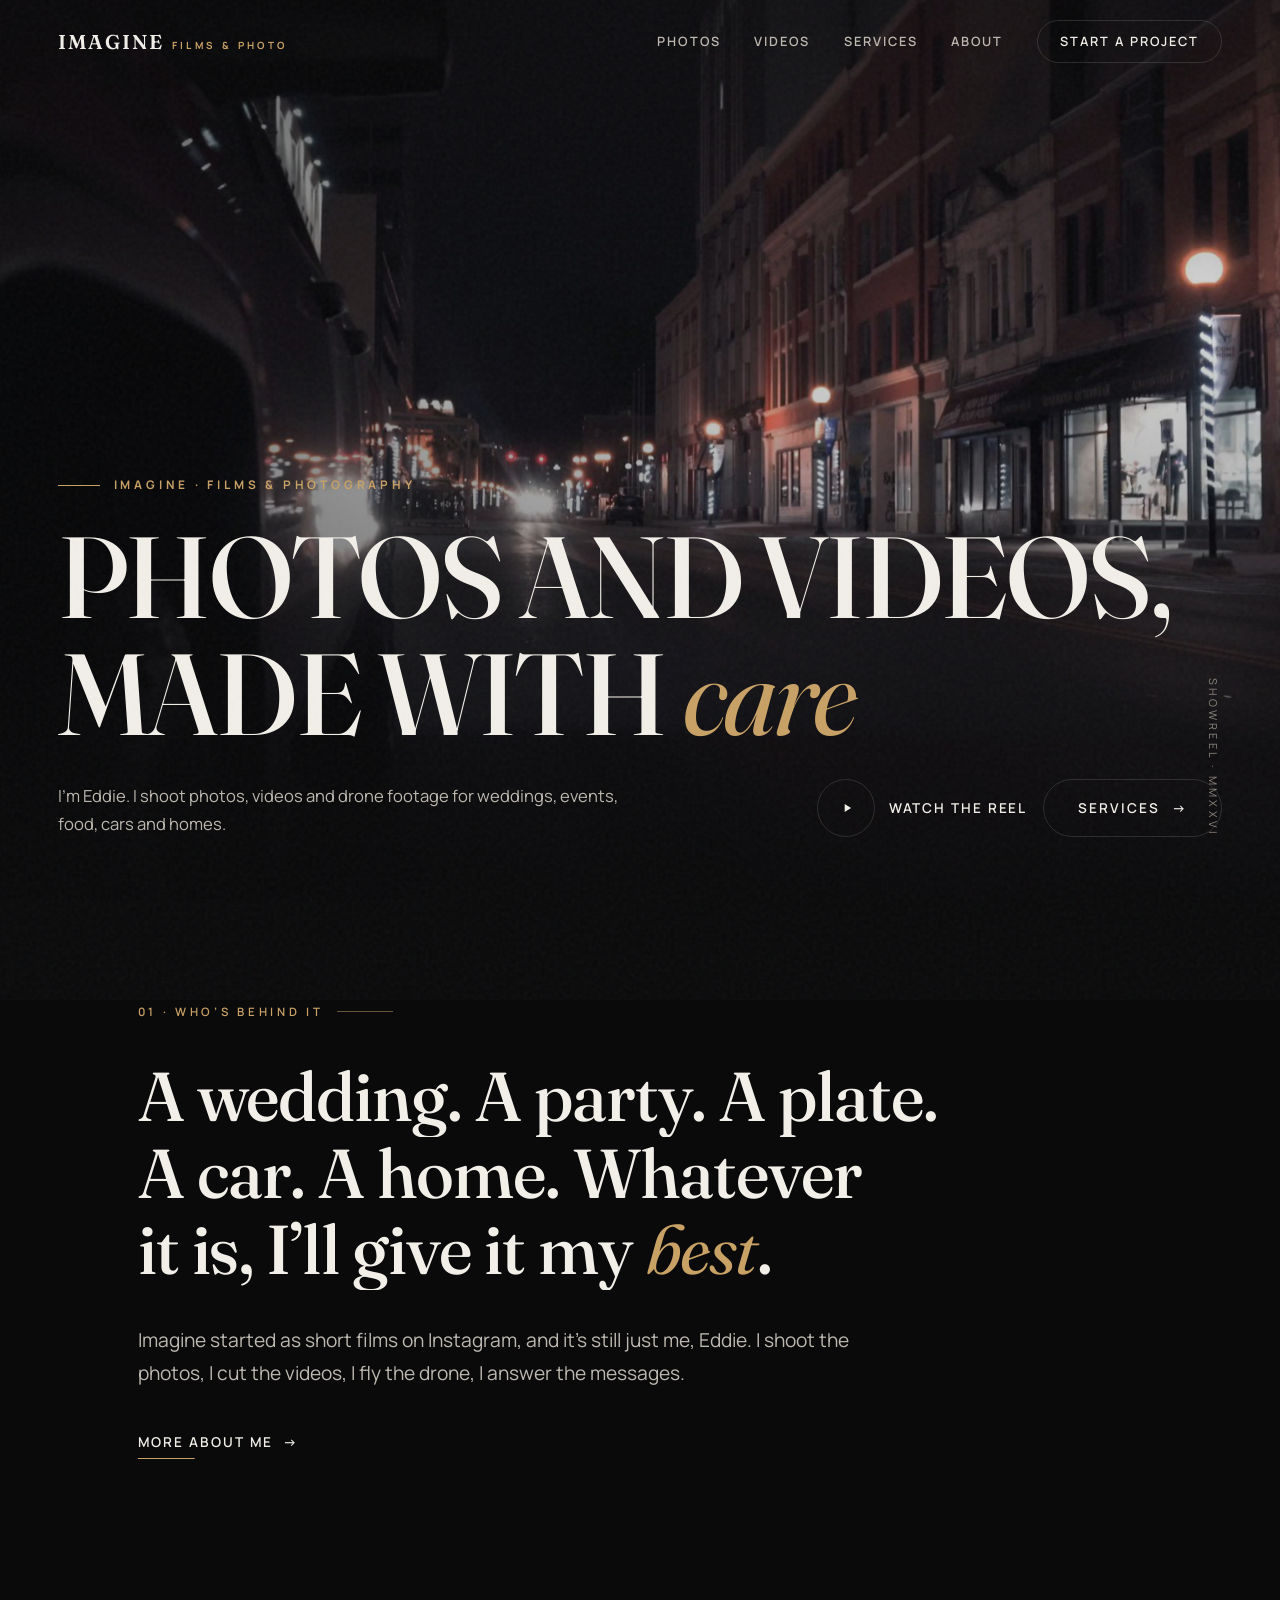
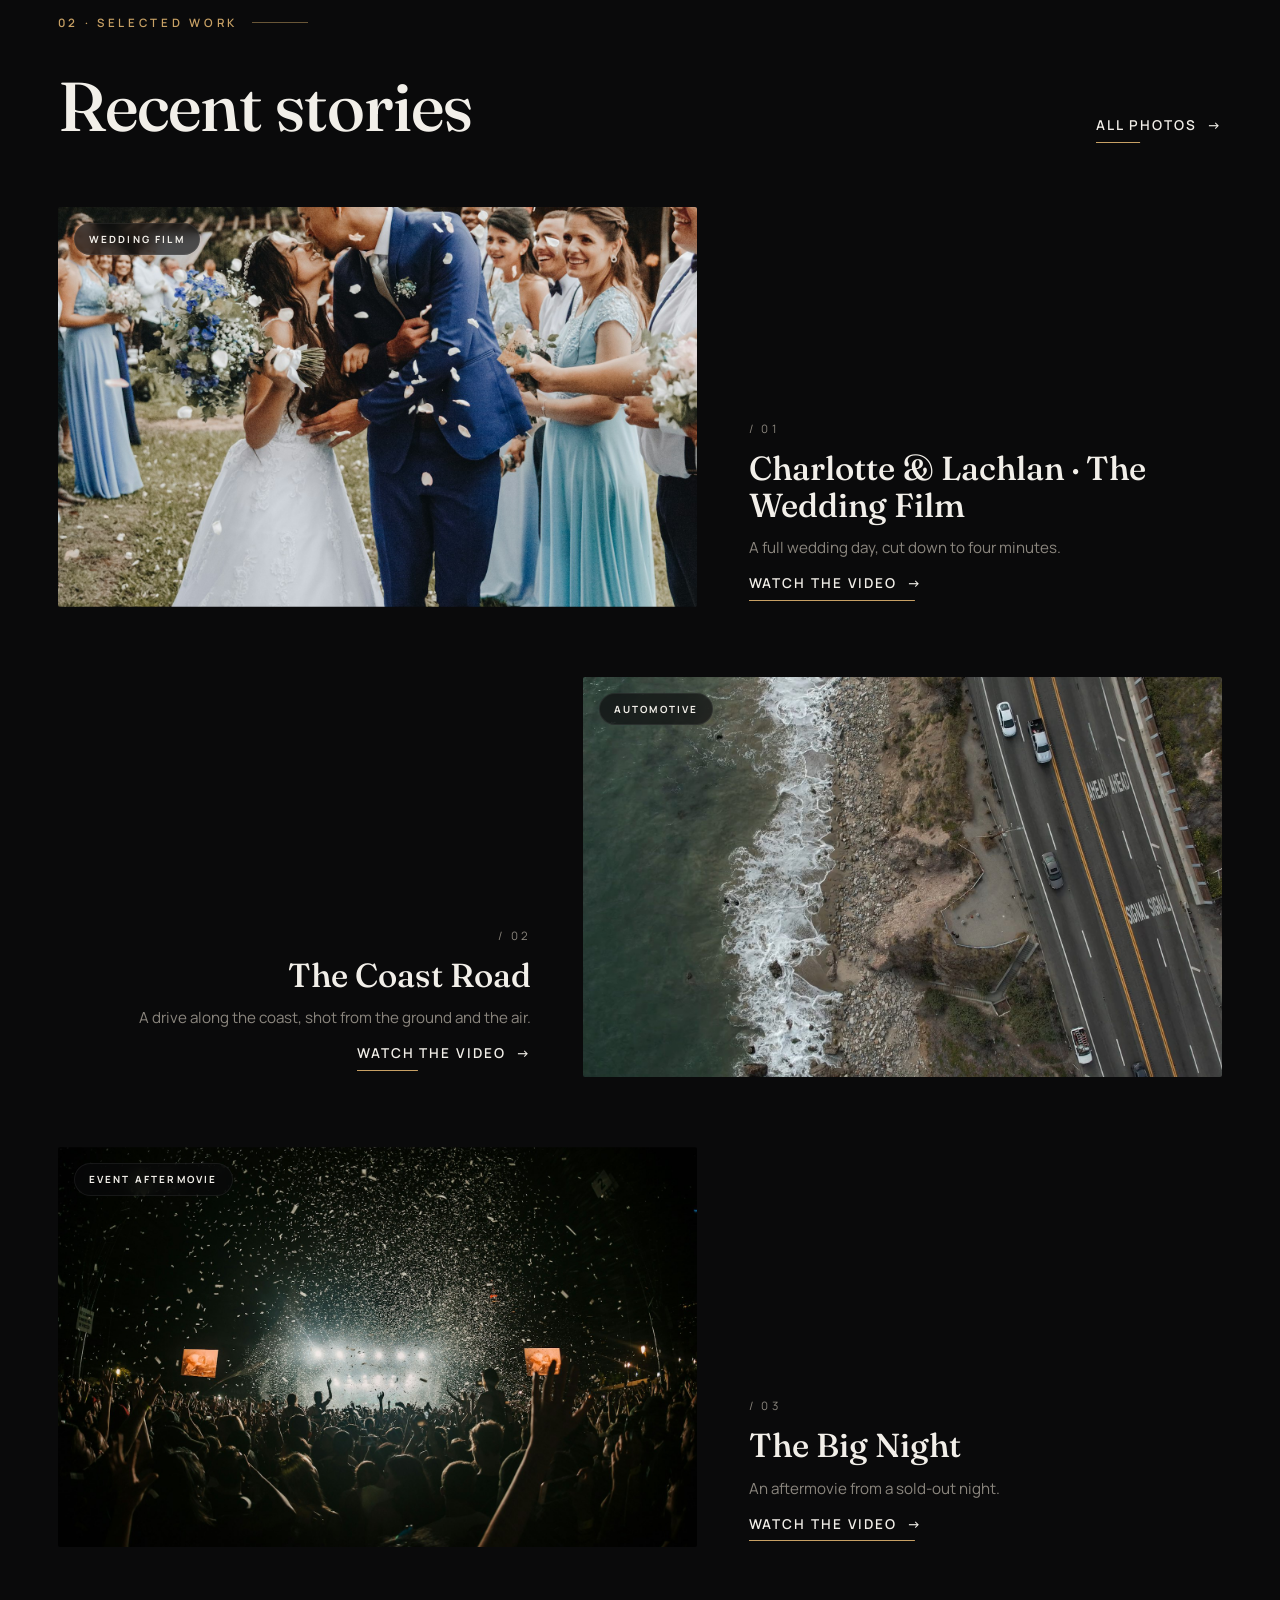
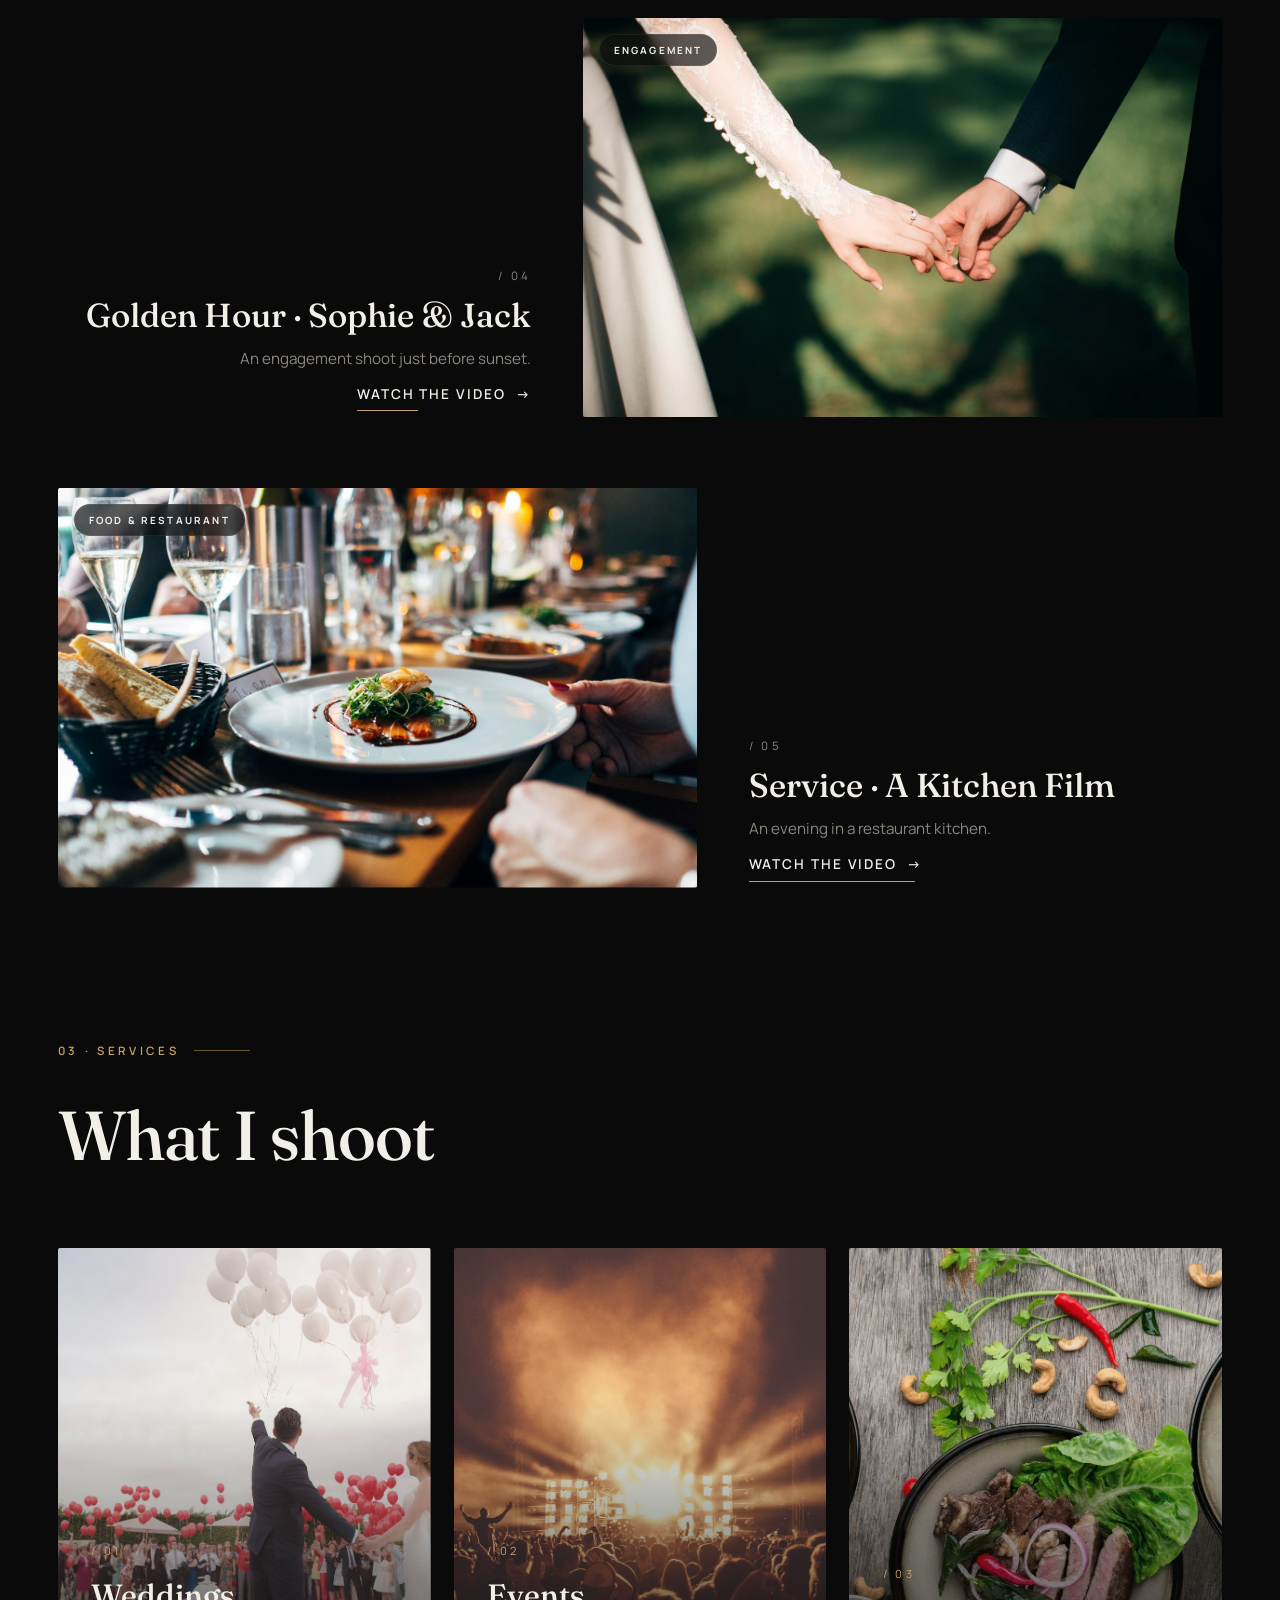
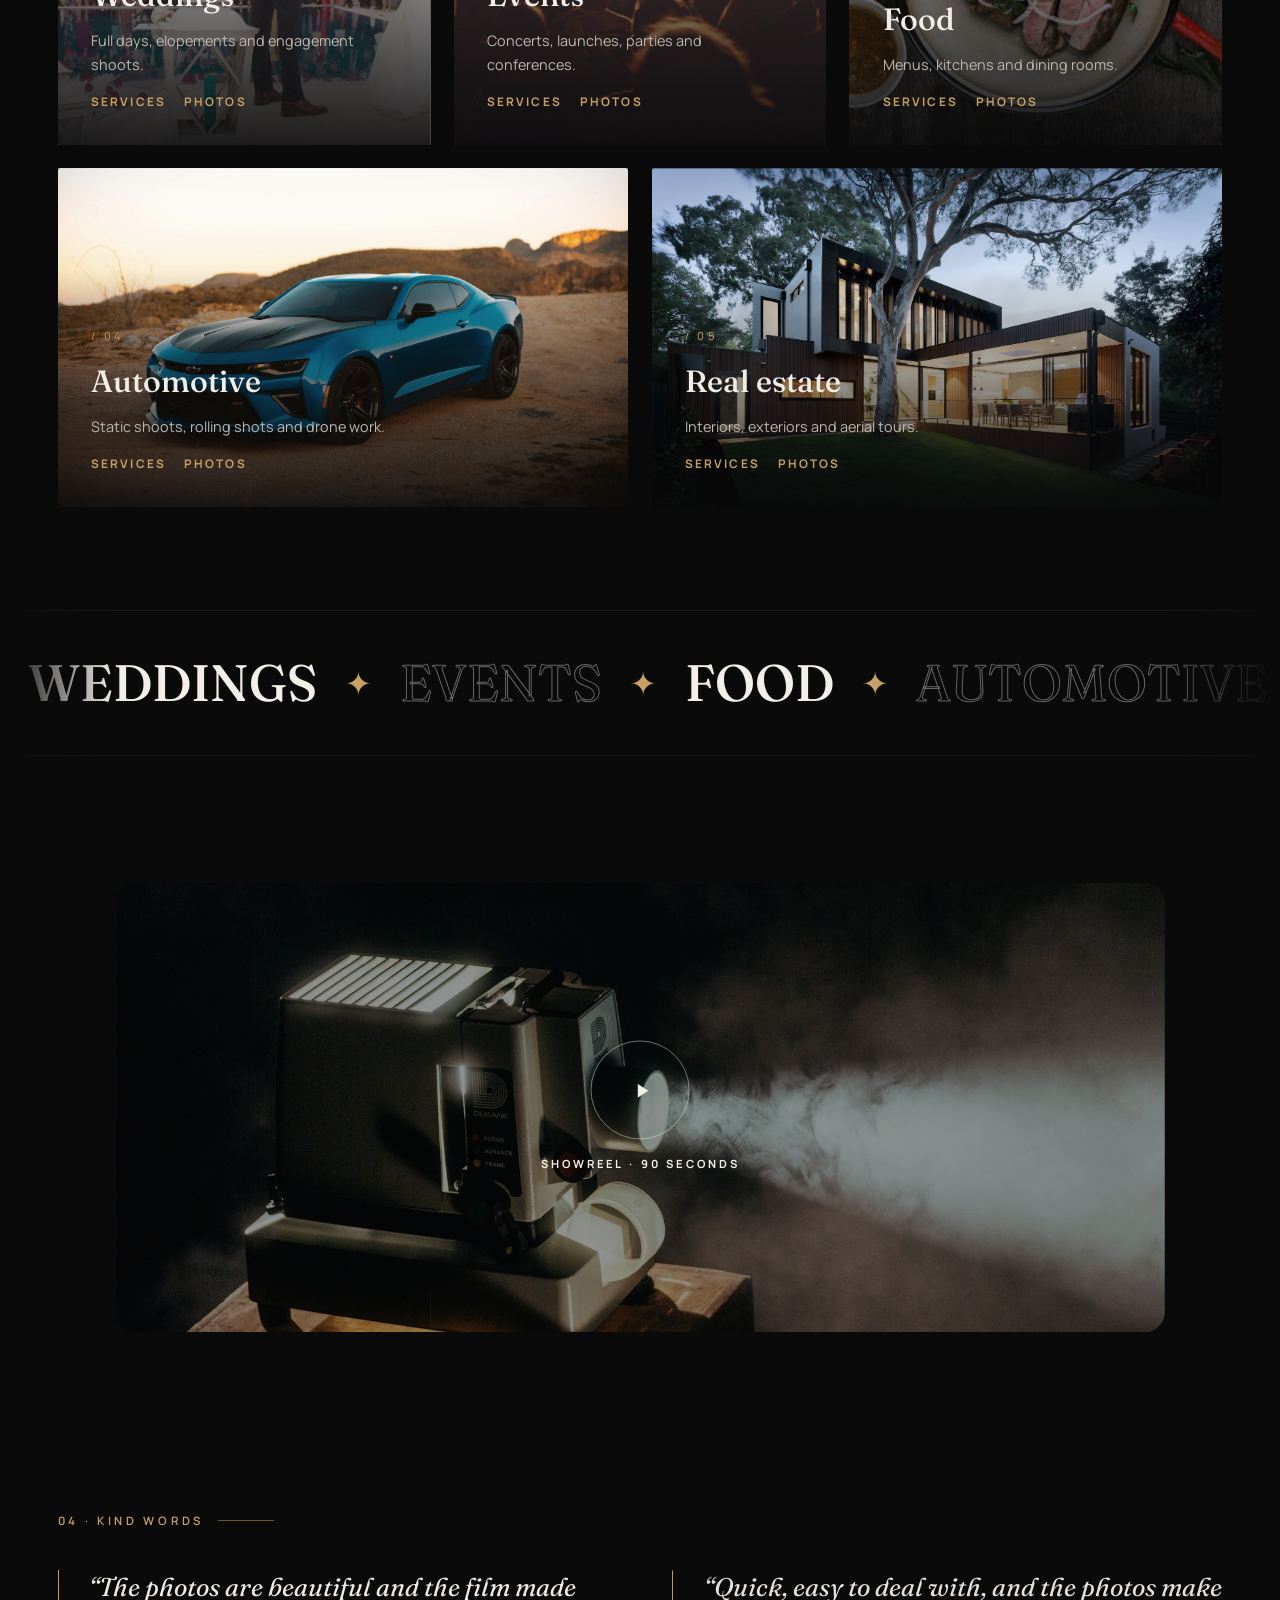
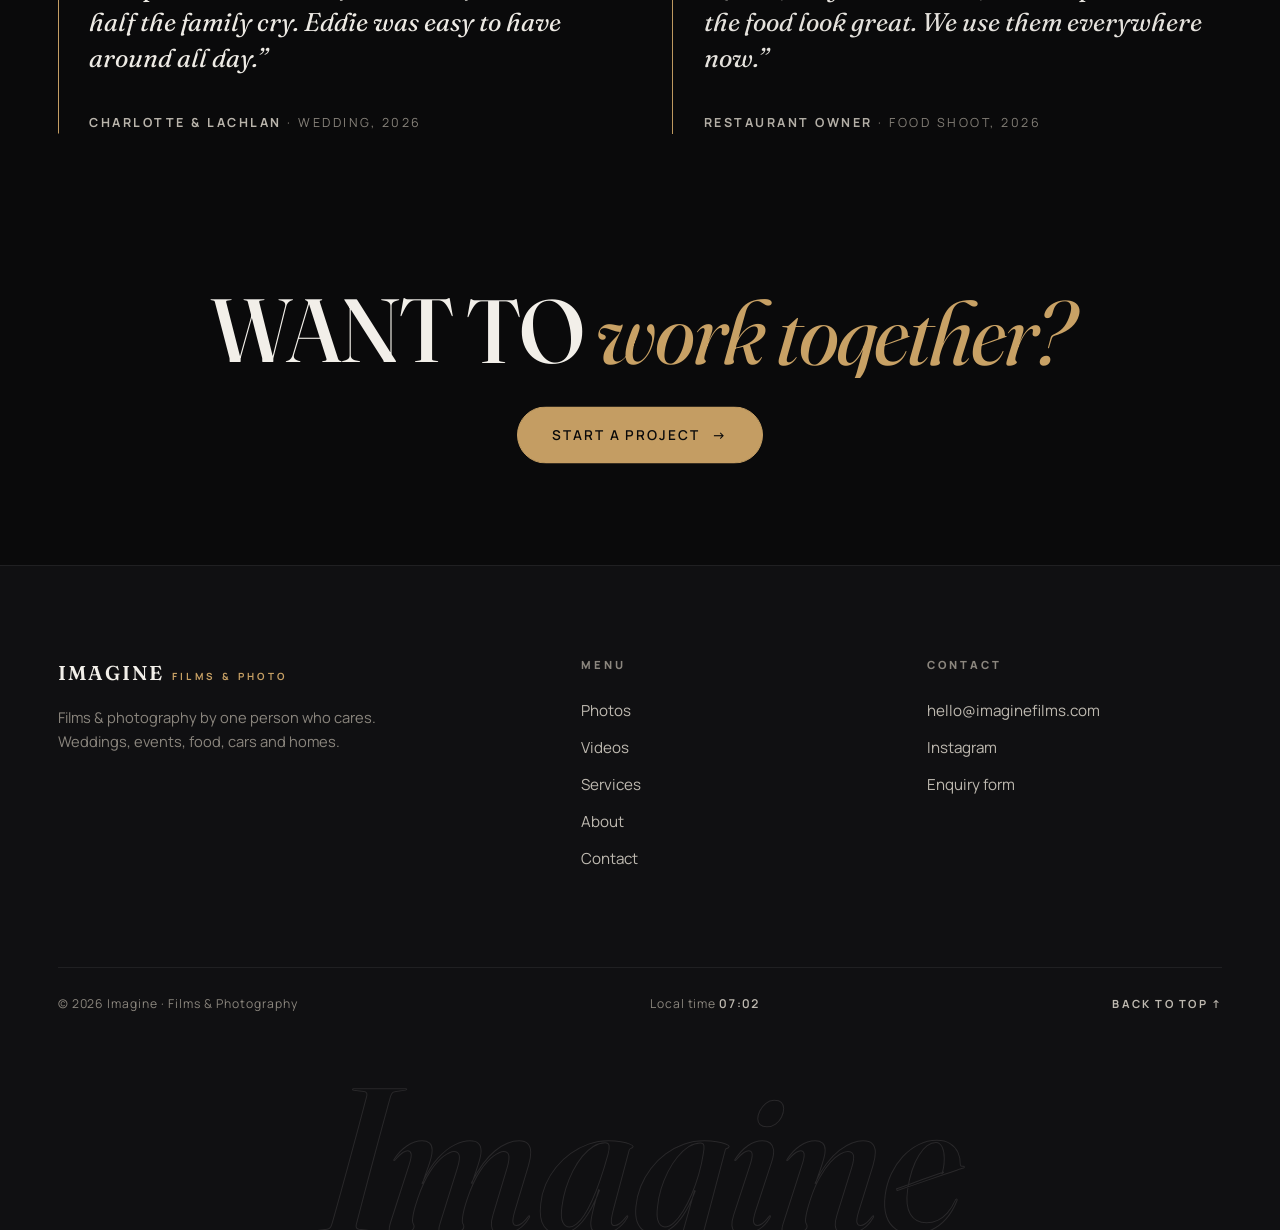
==== commit 8cd4be3f: "Tighter section spacing, plain factual copy everywhere - Section rhythm reduced roughly 40 percent (" ====
--- a/index.html
+++ b/index.html
@@ -82,7 +82,7 @@
       <div class="container statement">
         <p class="label">01 · Who’s behind it</p>
         <h2 class="h-xl" data-split>A wedding. A party. A plate. A car. A home. Whatever it is, I’ll give it my&nbsp;<em>best</em>.</h2>
-        <p class="lead mt-1" data-reveal>Imagine started as short films on Instagram, and it’s still just me, Eddie. I shoot the photos, I cut the videos, I fly the drone, I answer the messages. Every frame passes through one pair of hands.</p>
+        <p class="lead mt-1" data-reveal>Imagine started as short films on Instagram, and it’s still just me, Eddie. I shoot the photos, I cut the videos, I fly the drone, I answer the messages.</p>
         <p class="mt-1" data-reveal><a class="link-line" href="about.html">More about me <span class="arr">→</span></a></p>
       </div>
     </section>
@@ -108,7 +108,7 @@
             <div class="feature-info">
               <span class="idx">/ 01</span>
               <h3>Charlotte &amp; Lachlan · The Wedding Film</h3>
-              <p>From the first bracelet in the morning to the last dance. A full day cut to four minutes.</p>
+              <p>A full wedding day, cut down to four minutes.</p>
               <a class="link-line" href="videos.html">Watch the video <span class="arr">→</span></a>
             </div>
           </article>
@@ -122,7 +122,7 @@
             <div class="feature-info">
               <span class="idx">/ 02</span>
               <h3>The Coast Road</h3>
-              <p>Ocean on one side, open road on the other. A coastal cruise cut like a road movie.</p>
+              <p>A drive along the coast, shot from the ground and the air.</p>
               <a class="link-line" href="videos.html">Watch the video <span class="arr">→</span></a>
             </div>
           </article>
@@ -136,7 +136,7 @@
             <div class="feature-info">
               <span class="idx">/ 03</span>
               <h3>The Big Night</h3>
-              <p>A sold-out room and one camera moving through it. Shot on the floor, cut to the drop.</p>
+              <p>An aftermovie from a sold-out night.</p>
               <a class="link-line" href="videos.html">Watch the video <span class="arr">→</span></a>
             </div>
           </article>
@@ -150,7 +150,7 @@
             <div class="feature-info">
               <span class="idx">/ 04</span>
               <h3>Golden Hour · Sophie &amp; Jack</h3>
-              <p>An engagement session that turned into a short film about the hour before sunset.</p>
+              <p>An engagement shoot just before sunset.</p>
               <a class="link-line" href="videos.html">Watch the video <span class="arr">→</span></a>
             </div>
           </article>
@@ -164,7 +164,7 @@
             <div class="feature-info">
               <span class="idx">/ 05</span>
               <h3>Service · A Kitchen Film</h3>
-              <p>One evening behind the pass: the rush, the plating, the food arriving like it’s on stage.</p>
+              <p>An evening in a restaurant kitchen.</p>
               <a class="link-line" href="videos.html">Watch the video <span class="arr">→</span></a>
             </div>
           </article>
@@ -183,7 +183,7 @@
             <div class="service-body">
               <span class="num">/ 01</span>
               <h3>Weddings</h3>
-              <p>Photo and film from one person you actually get to know. Your day, told honestly.</p>
+              <p>Full days, elopements and engagement shoots.</p>
               <div class="service-links">
                 <a href="packages.html#weddings">Services</a>
                 <a href="photos.html">Photos</a>
@@ -195,7 +195,7 @@
             <div class="service-body">
               <span class="num">/ 02</span>
               <h3>Events</h3>
-              <p>Concerts, launches, parties and conferences. Coverage that catches the energy of the room.</p>
+              <p>Concerts, launches, parties and conferences.</p>
               <div class="service-links">
                 <a href="packages.html#events">Services</a>
                 <a href="photos.html">Photos</a>
@@ -207,7 +207,7 @@
             <div class="service-body">
               <span class="num">/ 03</span>
               <h3>Food</h3>
-              <p>Menus, kitchens and dining rooms, photographed so people can almost taste it.</p>
+              <p>Menus, kitchens and dining rooms.</p>
               <div class="service-links">
                 <a href="packages.html#food">Services</a>
                 <a href="photos.html">Photos</a>
@@ -219,7 +219,7 @@
             <div class="service-body">
               <span class="num">/ 04</span>
               <h3>Automotive</h3>
-              <p>Rolling shots, drone chases and night runs. Machines shot the way they deserve.</p>
+              <p>Static shoots, rolling shots and drone work.</p>
               <div class="service-links">
                 <a href="packages.html#automotive">Services</a>
                 <a href="photos.html">Photos</a>
@@ -231,7 +231,7 @@
             <div class="service-body">
               <span class="num">/ 05</span>
               <h3>Real estate</h3>
-              <p>Interiors, twilight exteriors and aerial tours. Listings that stop the scroll.</p>
+              <p>Interiors, exteriors and aerial tours.</p>
               <div class="service-links">
                 <a href="packages.html#realestate">Services</a>
                 <a href="photos.html">Photos</a>
--- a/css/style.css
+++ b/css/style.css
@@ -17,7 +17,7 @@
   --font-display: "Fraunces", Georgia, "Times New Roman", serif;
   --font-body: "Manrope", "Segoe UI", system-ui, -apple-system, sans-serif;
   --pad: clamp(20px, 4.5vw, 72px);
-  --section: clamp(90px, 13vw, 190px);
+  --section: clamp(56px, 8vw, 110px);
   --radius: 2px;
   --ease: cubic-bezier(0.22, 1, 0.36, 1);
 }
@@ -285,7 +285,7 @@
 .statement .h-xl em { color: var(--gold); font-style: italic; font-weight: 400; }
 
 /* ---------- featured work cards (home) ---------- */
-.feature-list { display: flex; flex-direction: column; gap: clamp(60px, 8vw, 120px); }
+.feature-list { display: flex; flex-direction: column; gap: clamp(40px, 5.5vw, 80px); }
 .feature {
   display: grid; grid-template-columns: 1.35fr 1fr; gap: clamp(24px, 4vw, 70px); align-items: end;
 }
@@ -393,7 +393,7 @@
 .quote-card cite b { color: var(--ink-dim); }
 
 /* ---------- page headers ---------- */
-.page-head { padding-top: clamp(130px, 20vh, 210px); }
+.page-head { padding-top: clamp(110px, 16vh, 160px); }
 .page-head .h-display { margin-bottom: 24px; }
 .page-head .lead { margin-bottom: 10px; }
 
@@ -434,7 +434,7 @@
 .work-meta span { font-size: 0.7rem; letter-spacing: 0.16em; text-transform: uppercase; color: #a49b8e; white-space: nowrap; }
 
 /* ---------- films page ---------- */
-.film-list { display: flex; flex-direction: column; gap: clamp(70px, 9vw, 130px); }
+.film-list { display: flex; flex-direction: column; gap: clamp(44px, 6vw, 84px); }
 .film-block .film-player { position: relative; overflow: hidden; border-radius: var(--radius); aspect-ratio: 16 / 9; background: var(--bg2); cursor: pointer; }
 .film-player .film-poster { position: absolute; inset: 0; z-index: 2; transition: opacity 0.6s ease; }
 .film-player .film-poster img { width: 100%; height: 100%; object-fit: cover; transition: transform 1.4s var(--ease); }
@@ -499,7 +499,7 @@
 /* plain service blocks: heading + quote button left, offering list right */
 .svc-block {
   display: grid; grid-template-columns: 0.85fr 1.15fr; gap: clamp(24px, 4vw, 80px);
-  border-top: 1px solid var(--line-soft); padding-block: clamp(40px, 6vw, 80px);
+  border-top: 1px solid var(--line-soft); padding-block: clamp(30px, 4.5vw, 56px);
   scroll-margin-top: 110px;
 }
 @media (max-width: 860px) { .svc-block { grid-template-columns: 1fr; gap: 20px; } }
